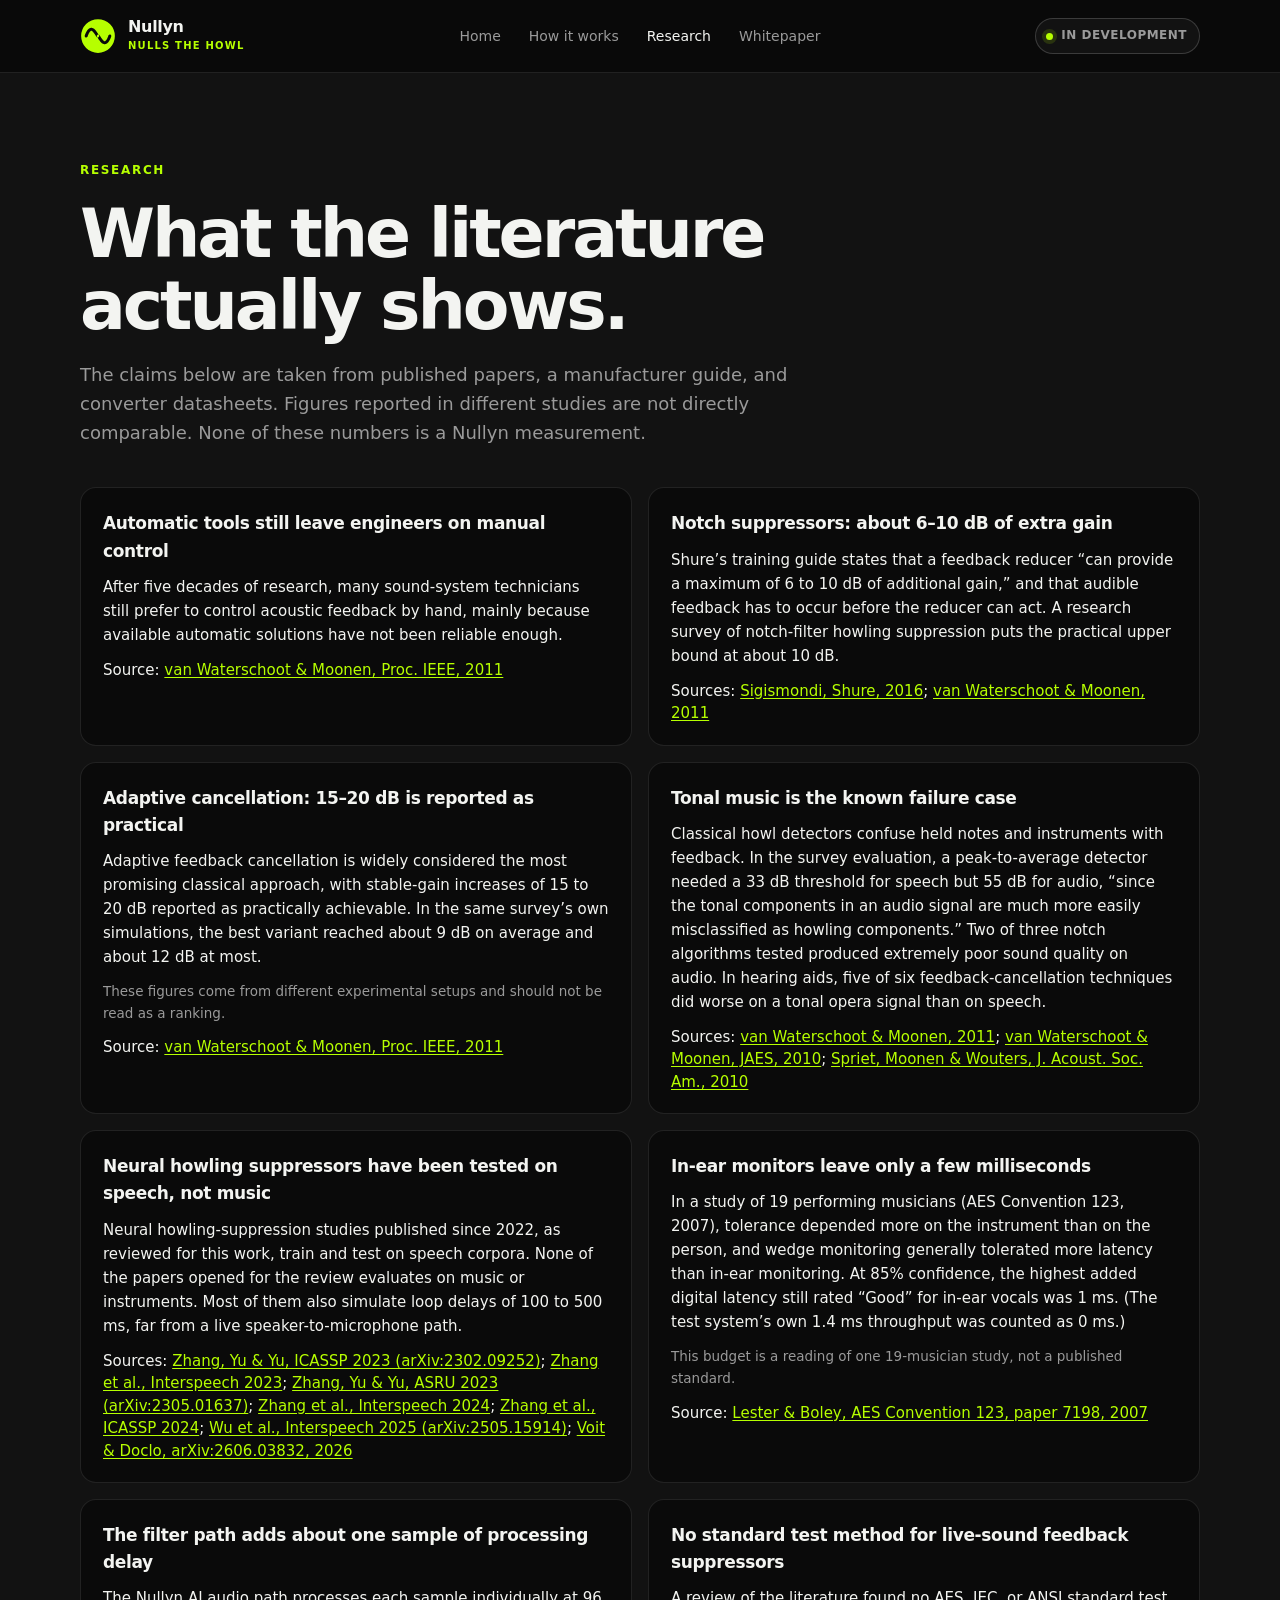
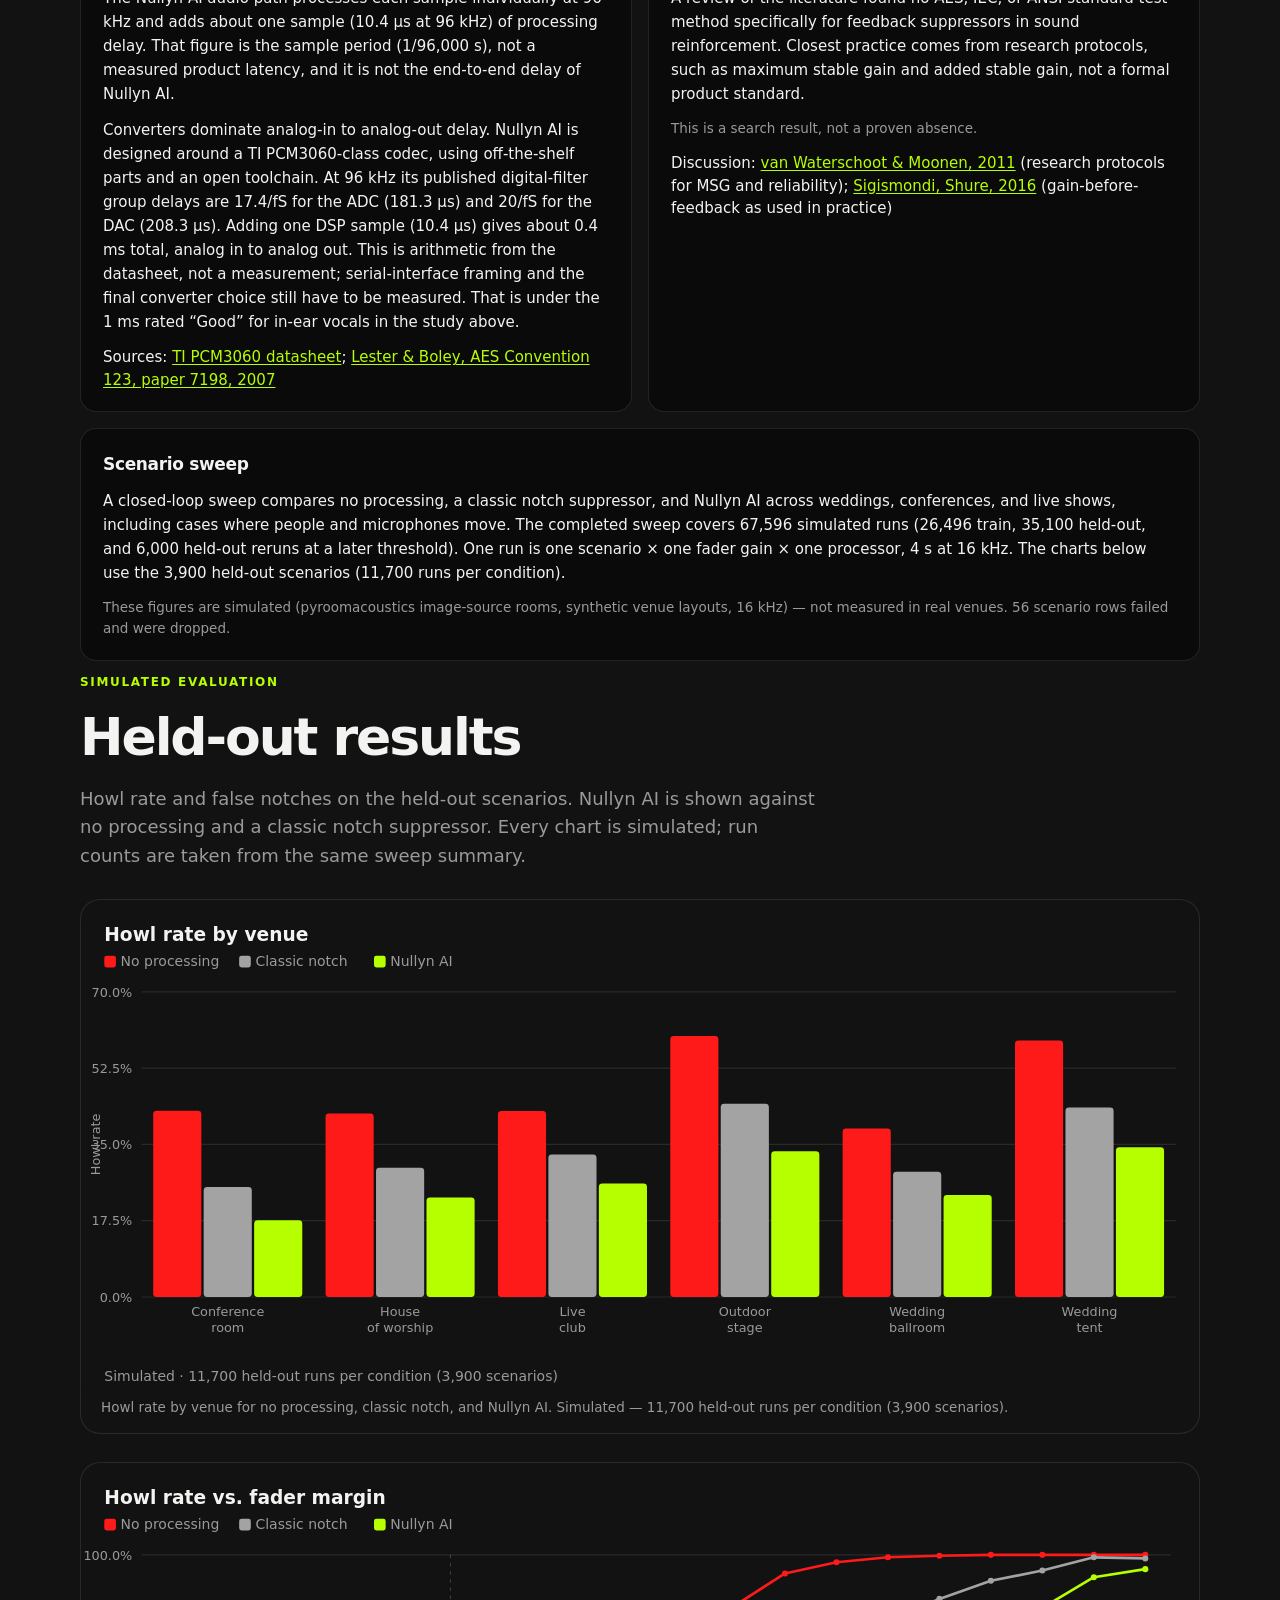
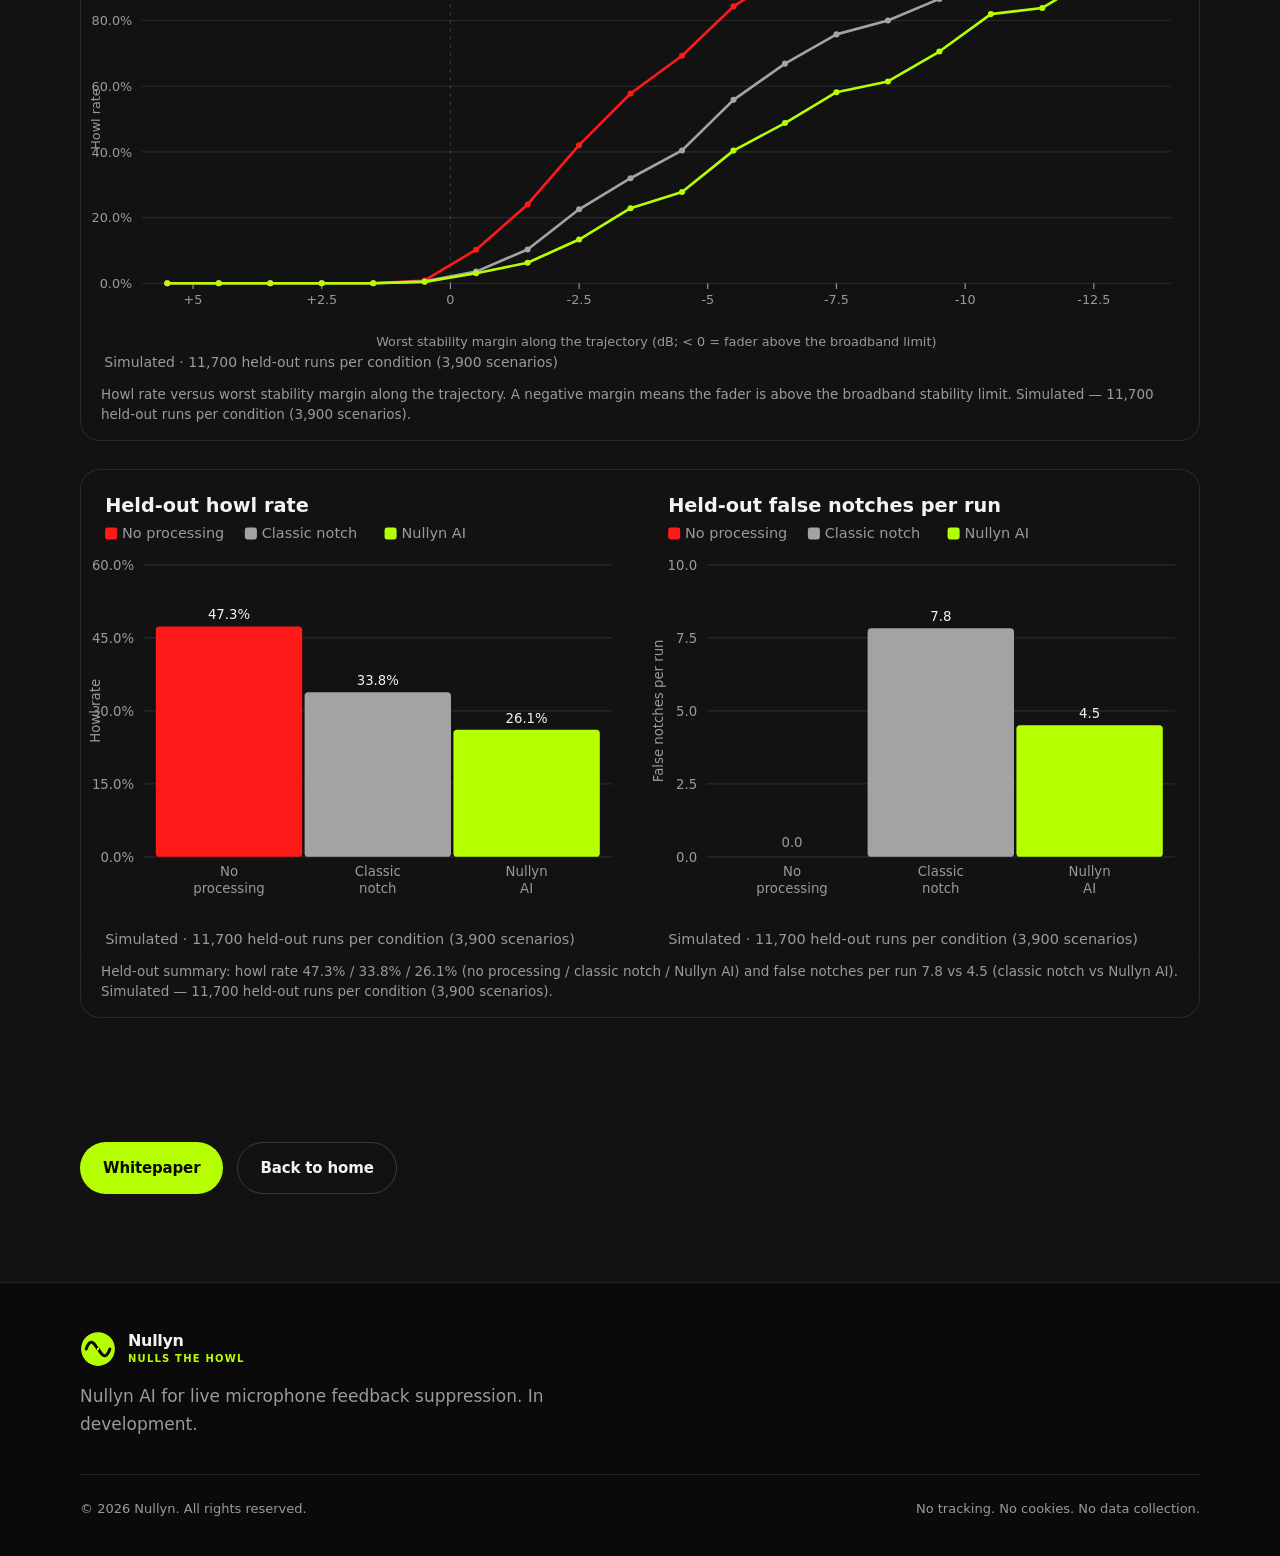
==== research/index.html @ 8e5af6ae "Shift the neon accent a little greener Replace #CCFF00 with #B6FF00 and dim #8FBF00 with #7FBF00 so " ====
<!DOCTYPE html>
<html lang="en">
<head>
  <meta charset="utf-8">
  <meta name="viewport" content="width=device-width, initial-scale=1">
  <title>Research — Nullyn</title>
  <meta name="description" content="Cited findings behind Nullyn: notch-filter limits, tonal music as a failure case, in-ear latency, and the Nullyn AI signal path.">
  <link rel="canonical" href="https://nullyn.ai/research/">
  <link rel="icon" href="/media/favicon.svg" type="image/svg+xml">
  <link rel="icon" href="/media/favicon-32.png" type="image/png" sizes="32x32">
  <link rel="icon" href="/media/favicon-16.png" type="image/png" sizes="16x16">
  <link rel="apple-touch-icon" href="/media/apple-touch-icon.png">
  <meta property="og:type" content="website">
  <meta property="og:title" content="Research — Nullyn">
  <meta property="og:description" content="Cited findings behind Nullyn: notch-filter limits, tonal music as a failure case, in-ear latency, and the Nullyn AI signal path.">
  <meta property="og:url" content="https://nullyn.ai/research/">
  <meta property="og:image" content="https://nullyn.ai/media/og-image.png">
  <meta property="og:image:width" content="1200">
  <meta property="og:image:height" content="630">
  <meta name="twitter:card" content="summary_large_image">
  <meta name="twitter:title" content="Research — Nullyn">
  <meta name="twitter:description" content="Cited findings behind Nullyn: notch-filter limits, tonal music as a failure case, in-ear latency, and the Nullyn AI signal path.">
  <meta name="twitter:image" content="https://nullyn.ai/media/og-image.png">
  <link rel="stylesheet" href="/palette.css">
  <link rel="stylesheet" href="/site.css">
</head>
<body>
  <header class="nav">
    <div class="wrap nav-inner">
      <a class="brand" href="/">
        <svg class="mark" viewBox="0 0 64 64" aria-hidden="true">
          <g fill="#B6FF00" fill-rule="evenodd">
            <path d="M 2.000 32.000 A 30.000 30.000 0 1 1 62.000 32.000 A 30.000 30.000 0 1 1 2.000 32.000 Z M 13.515 32.834 L 14.215 30.719 L 14.878 29.166 L 15.555 27.768 L 16.222 26.543 L 16.872 25.490 L 17.495 24.613 L 18.080 23.911 L 18.612 23.384 L 19.075 23.022 L 19.453 22.804 L 19.747 22.694 L 19.985 22.653 L 20.218 22.659 L 20.499 22.719 L 20.858 22.858 L 21.300 23.104 L 21.812 23.469 L 22.381 23.957 L 22.991 24.562 L 23.632 25.275 L 24.296 26.084 L 24.977 26.977 L 25.671 27.943 L 26.376 28.968 L 27.089 30.041 L 27.809 31.150 L 28.536 32.283 L 29.267 33.427 L 29.983 34.173 L 30.930 34.588 L 31.964 34.609 L 32.927 34.233 L 33.673 33.517 L 34.088 32.570 L 34.109 31.536 L 33.733 30.573 L 33.733 30.573 L 33.000 29.425 L 32.262 28.275 L 31.518 27.130 L 30.767 26.000 L 30.007 24.895 L 29.237 23.824 L 28.454 22.797 L 27.654 21.822 L 26.830 20.908 L 25.976 20.063 L 25.080 19.297 L 24.129 18.622 L 23.106 18.059 L 22.001 17.636 L 20.818 17.393 L 19.586 17.368 L 18.360 17.579 L 17.190 18.011 L 16.104 18.633 L 15.102 19.413 L 14.170 20.333 L 13.291 21.385 L 12.450 22.569 L 11.635 23.888 L 10.838 25.351 L 10.050 26.980 L 9.249 28.867 L 8.485 31.166 L 8.357 32.192 L 8.631 33.188 L 9.267 34.004 L 10.166 34.515 L 11.192 34.643 L 12.188 34.369 L 13.004 33.733 L 13.515 32.834 Z M 50.485 31.166 L 49.785 33.281 L 49.122 34.834 L 48.445 36.232 L 47.778 37.457 L 47.128 38.510 L 46.505 39.387 L 45.920 40.089 L 45.388 40.616 L 44.925 40.978 L 44.547 41.196 L 44.253 41.306 L 44.015 41.347 L 43.782 41.341 L 43.501 41.281 L 43.142 41.142 L 42.700 40.896 L 42.188 40.531 L 41.619 40.043 L 41.009 39.438 L 40.368 38.725 L 39.704 37.916 L 39.023 37.023 L 38.329 36.057 L 37.624 35.032 L 36.911 33.959 L 36.191 32.850 L 35.464 31.717 L 34.733 30.573 L 34.017 29.827 L 33.070 29.412 L 32.036 29.391 L 31.073 29.767 L 30.327 30.483 L 29.912 31.430 L 29.891 32.464 L 30.267 33.427 L 30.267 33.427 L 31.000 34.575 L 31.738 35.725 L 32.482 36.870 L 33.233 38.000 L 33.993 39.105 L 34.763 40.176 L 35.546 41.203 L 36.346 42.178 L 37.170 43.092 L 38.024 43.937 L 38.920 44.703 L 39.871 45.378 L 40.894 45.941 L 41.999 46.364 L 43.182 46.607 L 44.414 46.632 L 45.640 46.421 L 46.810 45.989 L 47.896 45.367 L 48.898 44.587 L 49.830 43.667 L 50.709 42.615 L 51.550 41.431 L 52.365 40.112 L 53.162 38.649 L 53.950 37.020 L 54.751 35.133 L 55.515 32.834 L 55.643 31.808 L 55.369 30.812 L 54.733 29.996 L 53.834 29.485 L 52.808 29.357 L 51.812 29.631 L 50.996 30.267 L 50.485 31.166 Z"/>
          </g>
        </svg>
        <span class="brand-text">
          <span class="brand-name">Nullyn</span>
          <span class="brand-tag">Nulls the howl</span>
        </span>
      </a>
      <button class="menu-toggle" type="button" aria-expanded="false" aria-controls="site-nav" aria-label="Open menu">
        <span class="bars" aria-hidden="true"></span>
      </button>
      <nav class="links" id="site-nav" aria-label="Primary">
        <a href="/">Home</a>
        <a href="/#how">How it works</a>
        <a href="/research/" aria-current="page">Research</a>
        <a href="/whitepaper/">Whitepaper</a>
      </nav>
      <span class="status-pill"><i></i> In development</span>
    </div>
  </header>
  <main>
    <section class="alt" id="research">
      <div class="wrap">
        <p class="kicker">Research</p>
        <h1 class="page-title">What the literature actually shows.</h1>
        <p class="section-intro">The claims below are taken from published papers, a manufacturer guide, and converter datasheets. Figures reported in different studies are not directly comparable. None of these numbers is a Nullyn measurement.</p>
        <div class="claims">
          <article class="claim" id="manual">
            <h3>Automatic tools still leave engineers on manual control</h3>
            <p>After five decades of research, many sound-system technicians still prefer to control acoustic feedback by hand, mainly because available automatic solutions have not been reliable enough.</p>
            <p class="srcs">Source: <a href="https://doi.org/10.1109/JPROC.2010.2090998" rel="noopener noreferrer">van Waterschoot &amp; Moonen, Proc. IEEE, 2011</a></p>
          </article>
          <article class="claim" id="notch">
            <h3>Notch suppressors: about 6–10 dB of extra gain</h3>
            <p>Shure’s training guide states that a feedback reducer “can provide a maximum of 6 to 10 dB of additional gain,” and that audible feedback has to occur before the reducer can act. A research survey of notch-filter howling suppression puts the practical upper bound at about 10 dB.</p>
            <p class="srcs">Sources: <a href="https://content-files.shure.com/Pubs/asp-selection-and-operation-of-audio-signal-processors/us_pro_audiosignalprocessor_ea.pdf" rel="noopener noreferrer">Sigismondi, Shure, 2016</a>; <a href="https://doi.org/10.1109/JPROC.2010.2090998" rel="noopener noreferrer">van Waterschoot &amp; Moonen, 2011</a></p>
          </article>
          <article class="claim" id="afc">
            <h3>Adaptive cancellation: 15–20 dB is reported as practical</h3>
            <p>Adaptive feedback cancellation is widely considered the most promising classical approach, with stable-gain increases of 15 to 20 dB reported as practically achievable. In the same survey’s own simulations, the best variant reached about 9 dB on average and about 12 dB at most.</p>
            <p class="caveat">These figures come from different experimental setups and should not be read as a ranking.</p>
            <p class="srcs">Source: <a href="https://doi.org/10.1109/JPROC.2010.2090998" rel="noopener noreferrer">van Waterschoot &amp; Moonen, Proc. IEEE, 2011</a></p>
          </article>
          <article class="claim" id="tonal">
            <h3>Tonal music is the known failure case</h3>
            <p>Classical howl detectors confuse held notes and instruments with feedback. In the survey evaluation, a peak-to-average detector needed a 33 dB threshold for speech but 55 dB for audio, “since the tonal components in an audio signal are much more easily misclassified as howling components.” Two of three notch algorithms tested produced extremely poor sound quality on audio. In hearing aids, five of six feedback-cancellation techniques did worse on a tonal opera signal than on speech.</p>
            <p class="srcs">Sources: <a href="https://doi.org/10.1109/JPROC.2010.2090998" rel="noopener noreferrer">van Waterschoot &amp; Moonen, 2011</a>; <a href="https://ftp.esat.kuleuven.be/pub/stadius/vanwaterschoot/abstracts/09-207.html" rel="noopener noreferrer">van Waterschoot &amp; Moonen, JAES, 2010</a>; <a href="https://doi.org/10.1121/1.3458850" rel="noopener noreferrer">Spriet, Moonen &amp; Wouters, J. Acoust. Soc. Am., 2010</a></p>
          </article>
          <article class="claim" id="neural">
            <h3>Neural howling suppressors have been tested on speech, not music</h3>
            <p>Neural howling-suppression studies published since 2022, as reviewed for this work, train and test on speech corpora. None of the papers opened for the review evaluates on music or instruments. Most of them also simulate loop delays of 100 to 500 ms, far from a live speaker-to-microphone path.</p>
            <p class="srcs">Sources: <a href="https://arxiv.org/abs/2302.09252" rel="noopener noreferrer">Zhang, Yu &amp; Yu, ICASSP 2023 (arXiv:2302.09252)</a>; <a href="https://doi.org/10.21437/Interspeech.2023-984" rel="noopener noreferrer">Zhang et al., Interspeech 2023</a>; <a href="https://arxiv.org/abs/2305.01637" rel="noopener noreferrer">Zhang, Yu &amp; Yu, ASRU 2023 (arXiv:2305.01637)</a>; <a href="https://doi.org/10.21437/Interspeech.2024-166" rel="noopener noreferrer">Zhang et al., Interspeech 2024</a>; <a href="https://doi.org/10.1109/ICASSP48485.2024.10447839" rel="noopener noreferrer">Zhang et al., ICASSP 2024</a>; <a href="https://arxiv.org/abs/2505.15914" rel="noopener noreferrer">Wu et al., Interspeech 2025 (arXiv:2505.15914)</a>; <a href="https://arxiv.org/abs/2606.03832" rel="noopener noreferrer">Voit &amp; Doclo, arXiv:2606.03832, 2026</a></p>
          </article>
          <article class="claim" id="iem">
            <h3>In-ear monitors leave only a few milliseconds</h3>
            <p>In a study of 19 performing musicians (AES Convention 123, 2007), tolerance depended more on the instrument than on the person, and wedge monitoring generally tolerated more latency than in-ear monitoring. At 85% confidence, the highest added digital latency still rated “Good” for in-ear vocals was 1 ms. (The test system’s own 1.4 ms throughput was counted as 0 ms.)</p>
            <p class="caveat">This budget is a reading of one 19-musician study, not a published standard.</p>
            <p class="srcs">Source: <a href="https://aes.org/publications/elibrary/elibrary-page/?id=14256" rel="noopener noreferrer">Lester &amp; Boley, AES Convention 123, paper 7198, 2007</a></p>
          </article>
          <article class="claim" id="latency">
            <h3>The filter path adds about one sample of processing delay</h3>
            <p>The Nullyn AI audio path processes each sample individually at 96 kHz and adds about one sample (10.4 µs at 96 kHz) of processing delay. That figure is the sample period (1/96,000 s), not a measured product latency, and it is not the end-to-end delay of Nullyn AI.</p>
            <p>Converters dominate analog-in to analog-out delay. Nullyn AI is designed around a TI PCM3060-class codec, using off-the-shelf parts and an open toolchain. At 96 kHz its published digital-filter group delays are 17.4/fS for the ADC (181.3 µs) and 20/fS for the DAC (208.3 µs). Adding one DSP sample (10.4 µs) gives about 0.4 ms total, analog in to analog out. This is arithmetic from the datasheet, not a measurement; serial-interface framing and the final converter choice still have to be measured. That is under the 1 ms rated “Good” for in-ear vocals in the study above.</p>
            <p class="srcs">Sources: <a href="https://www.ti.com/lit/ds/symlink/pcm3060.pdf" rel="noopener noreferrer">TI PCM3060 datasheet</a>; <a href="https://aes.org/publications/elibrary/elibrary-page/?id=14256" rel="noopener noreferrer">Lester &amp; Boley, AES Convention 123, paper 7198, 2007</a></p>
          </article>
          <article class="claim" id="standards">
            <h3>No standard test method for live-sound feedback suppressors</h3>
            <p>A review of the literature found no AES, IEC, or ANSI standard test method specifically for feedback suppressors in sound reinforcement. Closest practice comes from research protocols, such as maximum stable gain and added stable gain, not a formal product standard.</p>
            <p class="caveat">This is a search result, not a proven absence.</p>
            <p class="srcs">Discussion: <a href="https://doi.org/10.1109/JPROC.2010.2090998" rel="noopener noreferrer">van Waterschoot &amp; Moonen, 2011</a> (research protocols for MSG and reliability); <a href="https://content-files.shure.com/Pubs/asp-selection-and-operation-of-audio-signal-processors/us_pro_audiosignalprocessor_ea.pdf" rel="noopener noreferrer">Sigismondi, Shure, 2016</a> (gain-before-feedback as used in practice)</p>
          </article>
          <article class="claim" id="sweep" style="grid-column:1/-1;">
            <h3>Scenario sweep</h3>
            <p>A closed-loop sweep compares no processing, a classic notch suppressor, and Nullyn AI across weddings, conferences, and live shows, including cases where people and microphones move. The completed sweep covers 67,596 simulated runs (26,496 train, 35,100 held-out, and 6,000 held-out reruns at a later threshold). One run is one scenario × one fader gain × one processor, 4 s at 16 kHz. The charts below use the 3,900 held-out scenarios (11,700 runs per condition).</p>
            <p class="caveat">These figures are simulated (pyroomacoustics image-source rooms, synthetic venue layouts, 16 kHz) — not measured in real venues. 56 scenario rows failed and were dropped.</p>
          </article>
        </div>

        <section class="sim-eval" id="simulation">
          <p class="kicker">Simulated evaluation</p>
          <h2>Held-out results</h2>
          <p class="section-intro">Howl rate and false notches on the held-out scenarios. Nullyn AI is shown against no processing and a classic notch suppressor. Every chart is simulated; run counts are taken from the same sweep summary.</p>
          <div class="sim-figures">
            <figure class="sim-figure">
              <div class="chart-host" id="chart-howl-by-venue" data-src="/media/research-data.json"></div>
              <figcaption>Howl rate by venue for no processing, classic notch, and Nullyn AI. Simulated — 11,700 held-out runs per condition (3,900 scenarios).</figcaption>
            </figure>
            <figure class="sim-figure">
              <div class="chart-host" id="chart-howl-vs-margin" data-src="/media/research-data.json"></div>
              <figcaption>Howl rate versus worst stability margin along the trajectory. A negative margin means the fader is above the broadband stability limit. Simulated — 11,700 held-out runs per condition (3,900 scenarios).</figcaption>
            </figure>
            <figure class="sim-figure">
              <div class="chart-host" id="chart-heldout-summary" data-src="/media/research-data.json"></div>
              <figcaption>Held-out summary: howl rate 47.3% / 33.8% / 26.1% (no processing / classic notch / Nullyn AI) and false notches per run 7.8 vs 4.5 (classic notch vs Nullyn AI). Simulated — 11,700 held-out runs per condition (3,900 scenarios).</figcaption>
            </figure>
          </div>
        </section>

        <div class="page-actions">
          <a class="btn btn-primary" href="/whitepaper/">Whitepaper</a>
          <a class="btn btn-ghost" href="/">Back to home</a>
        </div>
      </div>
    </section>
  </main>
  <footer>
    <div class="wrap">
      <div class="foot">
        <div>
          <div class="brand" style="margin-bottom:16px;">
            <svg class="mark" viewBox="0 0 64 64" aria-hidden="true">
          <g fill="#B6FF00" fill-rule="evenodd">
            <path d="M 2.000 32.000 A 30.000 30.000 0 1 1 62.000 32.000 A 30.000 30.000 0 1 1 2.000 32.000 Z M 13.515 32.834 L 14.215 30.719 L 14.878 29.166 L 15.555 27.768 L 16.222 26.543 L 16.872 25.490 L 17.495 24.613 L 18.080 23.911 L 18.612 23.384 L 19.075 23.022 L 19.453 22.804 L 19.747 22.694 L 19.985 22.653 L 20.218 22.659 L 20.499 22.719 L 20.858 22.858 L 21.300 23.104 L 21.812 23.469 L 22.381 23.957 L 22.991 24.562 L 23.632 25.275 L 24.296 26.084 L 24.977 26.977 L 25.671 27.943 L 26.376 28.968 L 27.089 30.041 L 27.809 31.150 L 28.536 32.283 L 29.267 33.427 L 29.983 34.173 L 30.930 34.588 L 31.964 34.609 L 32.927 34.233 L 33.673 33.517 L 34.088 32.570 L 34.109 31.536 L 33.733 30.573 L 33.733 30.573 L 33.000 29.425 L 32.262 28.275 L 31.518 27.130 L 30.767 26.000 L 30.007 24.895 L 29.237 23.824 L 28.454 22.797 L 27.654 21.822 L 26.830 20.908 L 25.976 20.063 L 25.080 19.297 L 24.129 18.622 L 23.106 18.059 L 22.001 17.636 L 20.818 17.393 L 19.586 17.368 L 18.360 17.579 L 17.190 18.011 L 16.104 18.633 L 15.102 19.413 L 14.170 20.333 L 13.291 21.385 L 12.450 22.569 L 11.635 23.888 L 10.838 25.351 L 10.050 26.980 L 9.249 28.867 L 8.485 31.166 L 8.357 32.192 L 8.631 33.188 L 9.267 34.004 L 10.166 34.515 L 11.192 34.643 L 12.188 34.369 L 13.004 33.733 L 13.515 32.834 Z M 50.485 31.166 L 49.785 33.281 L 49.122 34.834 L 48.445 36.232 L 47.778 37.457 L 47.128 38.510 L 46.505 39.387 L 45.920 40.089 L 45.388 40.616 L 44.925 40.978 L 44.547 41.196 L 44.253 41.306 L 44.015 41.347 L 43.782 41.341 L 43.501 41.281 L 43.142 41.142 L 42.700 40.896 L 42.188 40.531 L 41.619 40.043 L 41.009 39.438 L 40.368 38.725 L 39.704 37.916 L 39.023 37.023 L 38.329 36.057 L 37.624 35.032 L 36.911 33.959 L 36.191 32.850 L 35.464 31.717 L 34.733 30.573 L 34.017 29.827 L 33.070 29.412 L 32.036 29.391 L 31.073 29.767 L 30.327 30.483 L 29.912 31.430 L 29.891 32.464 L 30.267 33.427 L 30.267 33.427 L 31.000 34.575 L 31.738 35.725 L 32.482 36.870 L 33.233 38.000 L 33.993 39.105 L 34.763 40.176 L 35.546 41.203 L 36.346 42.178 L 37.170 43.092 L 38.024 43.937 L 38.920 44.703 L 39.871 45.378 L 40.894 45.941 L 41.999 46.364 L 43.182 46.607 L 44.414 46.632 L 45.640 46.421 L 46.810 45.989 L 47.896 45.367 L 48.898 44.587 L 49.830 43.667 L 50.709 42.615 L 51.550 41.431 L 52.365 40.112 L 53.162 38.649 L 53.950 37.020 L 54.751 35.133 L 55.515 32.834 L 55.643 31.808 L 55.369 30.812 L 54.733 29.996 L 53.834 29.485 L 52.808 29.357 L 51.812 29.631 L 50.996 30.267 L 50.485 31.166 Z"/>
          </g>
        </svg>
            <span class="brand-text">
              <span class="brand-name">Nullyn</span>
              <span class="brand-tag">Nulls the howl</span>
            </span>
          </div>
          <p>Nullyn AI for live microphone feedback suppression. In development.</p>
        </div>
      </div>
      <div class="legal">
        <span>© 2026 Nullyn. All rights reserved.</span>
        <span>No tracking. No cookies. No data collection.</span>
      </div>
    </div>
  </footer>
  <script src="/site.js" defer></script>
  <script src="/media/research-charts.js" defer></script>
</body>
</html>
---- palette.css ----
/* Nullyn palette — black, neon yellow-green, and super red
 *
 * Primary is #B6FF00, a greener neon yellow-green that pops
 * on #0A0A0A at 16.3:1 (AAA). Dark button text on
 * primary is also AAA. Neon on white is ~1.3:1 — do not use it on light
 * backgrounds; invert to --bg on --text instead. Howl is #FF1A1A.
 */
:root {
  --bg: #0A0A0A;
  --surface: #121212;
  --surface-elev: #1C1C1C;
  --text: #F3F4F1;
  --muted: #9A9A9A;
  --primary: #B6FF00;
  --primary-dim: #7FBF00;
  --howl: #FF1A1A;
  --line: rgba(243, 244, 241, 0.10);
  --line-strong: rgba(243, 244, 241, 0.18);
  --primary-glow: rgba(182, 255, 0, 0.28);
  --howl-glow: rgba(255, 26, 26, 0.28);
  --button-text: #0A0A0A;
}
---- site.css ----
/* Shared chrome and inner-page styles. Homepage keeps its own hero/explainer CSS. */
* { box-sizing: border-box; margin: 0; padding: 0; }
html { scroll-behavior: smooth; color-scheme: dark; }
body {
  font-family: "Segoe UI", ui-sans-serif, system-ui, -apple-system, "Helvetica Neue", Helvetica, Arial, sans-serif;
  background: var(--bg);
  color: var(--text);
  line-height: 1.6;
  font-size: 17px;
  -webkit-font-smoothing: antialiased;
  text-rendering: optimizeLegibility;
}
a { color: inherit; }
img, svg { display: block; max-width: 100%; }

.wrap {
  width: min(1120px, calc(100% - 48px));
  margin-inline: auto;
}

header.nav {
  position: sticky;
  top: 0;
  z-index: 20;
  backdrop-filter: blur(16px);
  background: rgba(10, 10, 10, 0.86);
  border-bottom: 1px solid var(--line);
}
.nav-inner {
  display: flex;
  align-items: center;
  justify-content: space-between;
  min-height: 72px;
  gap: 24px;
}
.brand {
  display: flex;
  align-items: center;
  gap: 12px;
  text-decoration: none;
}
.mark { width: 36px; height: 36px; flex: none; }
.brand-text { display: flex; flex-direction: column; gap: 1px; }
.brand-name {
  font-weight: 650;
  letter-spacing: -0.02em;
  font-size: 16px;
  line-height: 1.15;
}
.brand-tag {
  font-size: 10px;
  letter-spacing: 0.12em;
  text-transform: uppercase;
  color: var(--primary);
  font-weight: 600;
}
nav.links {
  display: flex;
  align-items: center;
  gap: 28px;
  font-size: 14px;
  color: var(--muted);
}
nav.links a { text-decoration: none; }
nav.links a:hover,
nav.links a[aria-current="page"] { color: var(--text); }
.status-pill {
  display: inline-flex;
  align-items: center;
  gap: 8px;
  border: 1px solid var(--line-strong);
  background: var(--surface);
  color: var(--muted);
  border-radius: 999px;
  padding: 7px 12px 7px 10px;
  font-size: 12px;
  letter-spacing: 0.04em;
  text-transform: uppercase;
  font-weight: 600;
  flex: none;
}
.status-pill i {
  width: 7px;
  height: 7px;
  border-radius: 50%;
  background: var(--primary);
  box-shadow: 0 0 0 4px rgba(182, 255, 0, 0.14);
}

.btn {
  display: inline-flex;
  align-items: center;
  justify-content: center;
  gap: 8px;
  text-decoration: none;
  border-radius: 999px;
  padding: 13px 22px;
  font-size: 15px;
  font-weight: 650;
  letter-spacing: -0.01em;
  border: 1px solid transparent;
  transition: filter 0.15s ease, border-color 0.15s ease, color 0.15s ease;
}
.btn-primary {
  background: var(--primary);
  color: var(--button-text);
}
.btn-primary:hover { filter: brightness(1.06); }
.btn-ghost {
  background: transparent;
  color: var(--text);
  border-color: var(--line-strong);
}
.btn-ghost:hover { border-color: var(--primary); color: var(--primary); }

section { padding: 88px 0; scroll-margin-top: 88px; }
section.alt { background: var(--surface); }
.kicker {
  color: var(--primary);
  font-size: 12px;
  font-weight: 650;
  letter-spacing: 0.14em;
  text-transform: uppercase;
  margin-bottom: 18px;
}
h1, h2, h3 { font-weight: 650; }
h2 {
  font-size: clamp(32px, 4.4vw, 52px);
  line-height: 1.05;
  letter-spacing: -0.04em;
}
.section-intro {
  margin-top: 20px;
  max-width: 62ch;
  color: var(--muted);
  font-size: 18px;
}

/* Homepage research-backed tiles */
.backed h2 {
  font-size: clamp(40px, 6vw, 72px);
  line-height: 0.98;
  letter-spacing: -0.045em;
  max-width: 14ch;
}
.stats {
  display: grid;
  grid-template-columns: 1fr 1fr;
  gap: 18px;
  margin-top: 48px;
}
.stat {
  background: var(--bg);
  border: 1px solid var(--line);
  border-radius: 20px;
  padding: 32px 28px 26px;
  display: flex;
  flex-direction: column;
  min-height: 250px;
}
.stat .figure {
  font-size: clamp(34px, 4.4vw, 56px);
  line-height: 0.95;
  letter-spacing: -0.045em;
  font-weight: 650;
  color: var(--primary);
  margin-bottom: 14px;
}
.stat h3 {
  font-size: 20px;
  letter-spacing: -0.03em;
  margin-bottom: 10px;
}
.stat p { color: var(--text); font-size: 16px; }
.stat .caveat {
  color: var(--muted);
  font-size: 13.5px;
  margin-top: 10px;
}
.stat .srcs {
  margin-top: auto;
  padding-top: 18px;
  font-size: 13px;
  color: var(--muted);
  line-height: 1.5;
}
.stat .srcs a {
  color: var(--primary);
  text-decoration: underline;
  text-underline-offset: 2px;
}
.stat.sweep {
  grid-column: 1 / -1;
  min-height: 0;
  background: var(--surface-elev);
  border-color: var(--line-strong);
}
.backed-actions {
  display: flex;
  flex-wrap: wrap;
  gap: 14px;
  margin-top: 36px;
}

/* Research claims */
.claims {
  display: grid;
  grid-template-columns: 1fr 1fr;
  gap: 16px;
  margin-top: 40px;
}
.claim {
  background: var(--bg);
  border: 1px solid var(--line);
  border-radius: 16px;
  padding: 22px 22px 20px;
  scroll-margin-top: 96px;
}
.claim h3 {
  font-size: 17px;
  letter-spacing: -0.02em;
  font-weight: 650;
  margin-bottom: 10px;
}
.claim p { color: var(--text); font-size: 15px; margin-bottom: 12px; }
.claim p:last-of-type { margin-bottom: 0; }
.claim .caveat { color: var(--muted); font-size: 13.5px; margin-top: 10px; }
.srcs {
  margin-top: 12px;
  font-size: 13px;
  color: var(--muted);
  line-height: 1.5;
}
.srcs a {
  color: var(--primary);
  text-decoration: underline;
  text-underline-offset: 2px;
}

/* Whitepaper page */
.page-lead { padding: 72px 0 24px; }
.page-lead h1 {
  font-size: clamp(40px, 6vw, 68px);
  line-height: 0.98;
  letter-spacing: -0.045em;
  font-weight: 650;
  max-width: 20ch;
}
.page-title {
  font-size: clamp(32px, 6vw, 68px);
  line-height: 1.05;
  letter-spacing: -0.045em;
  font-weight: 650;
  max-width: 16ch;
}
.status-line {
  display: inline-block;
  margin-top: 22px;
  color: var(--muted);
  font-size: 15px;
  border: 1px solid var(--line-strong);
  border-radius: 999px;
  padding: 8px 14px;
}
.paper-body { padding-top: 24px; padding-bottom: 96px; }
.paper-body h2 { margin-top: 8px; }
.paper-body .block {
  max-width: 72ch;
  margin-top: 28px;
}
.paper-body .block p { margin-top: 14px; color: var(--text); }
.paper-body .block ul,
.paper-body .block ol {
  margin: 16px 0 0 1.15em;
}
.paper-body .block li { margin: 8px 0; }
.toc {
  margin-top: 20px;
  columns: 1;
  max-width: 62ch;
}
.toc li { margin: 6px 0; color: var(--muted); }
.toc a { color: var(--text); text-decoration: none; }
.toc a:hover { color: var(--primary); }
.page-actions {
  display: flex;
  flex-wrap: wrap;
  gap: 14px;
  margin-top: 36px;
}

footer {
  padding: 48px 0 36px;
  border-top: 1px solid var(--line);
}
.foot {
  display: grid;
  grid-template-columns: 1fr 1fr;
  gap: 32px;
}
.foot p { max-width: 46ch; color: var(--muted); }
footer .legal {
  margin-top: 36px;
  padding-top: 24px;
  border-top: 1px solid var(--line);
  font-size: 13px;
  color: var(--muted);
  display: flex;
  justify-content: space-between;
  gap: 16px;
  flex-wrap: wrap;
}

/* Menu button — hidden on desktop */
.menu-toggle {
  display: none;
  width: 44px;
  height: 44px;
  margin-left: auto;
  flex: none;
  align-items: center;
  justify-content: center;
  background: transparent;
  border: 1px solid var(--line-strong);
  border-radius: 12px;
  color: var(--text);
  cursor: pointer;
  padding: 0;
}
.menu-toggle .bars,
.menu-toggle .bars::before,
.menu-toggle .bars::after {
  display: block;
  width: 18px;
  height: 2px;
  background: var(--text);
  border-radius: 1px;
  position: relative;
  transition: transform 0.15s ease, opacity 0.15s ease;
}
.menu-toggle .bars::before,
.menu-toggle .bars::after {
  content: "";
  position: absolute;
  left: 0;
}
.menu-toggle .bars::before { top: -6px; }
.menu-toggle .bars::after { top: 6px; }
header.nav.is-open .menu-toggle .bars { background: transparent; }
header.nav.is-open .menu-toggle .bars::before { top: 0; transform: rotate(45deg); }
header.nav.is-open .menu-toggle .bars::after { top: 0; transform: rotate(-45deg); }

html { overflow-x: hidden; }
.srcs, .srcs a, .claim, .stat, .paper-body, .section-intro, p, li, a {
  overflow-wrap: anywhere;
}
.table-scroll { overflow-x: auto; -webkit-overflow-scrolling: touch; max-width: 100%; }

#how { border-top: 1px solid var(--line); }

@media (max-width: 900px) {
  .foot, .claims, .stats { grid-template-columns: 1fr; }
  .stat.sweep { grid-column: auto; }
  section { padding: 56px 0; scroll-margin-top: 80px; }
  .page-lead { padding-top: 36px; padding-bottom: 12px; }
  .hero { padding: 36px 0 48px; }

  body header.nav {
    position: sticky;
    background: var(--bg);
    backdrop-filter: none;
    -webkit-backdrop-filter: none;
  }
  header.nav .nav-inner {
    flex-wrap: nowrap;
    gap: 12px;
    min-height: 64px;
    padding: 8px 0;
  }
  header.nav .brand { min-height: 44px; }
  header.nav .status-pill { display: none; }
  header.nav .menu-toggle { display: inline-flex; }
  header.nav nav.links {
    display: none;
    position: absolute;
    top: 100%;
    left: 0;
    right: 0;
    z-index: 21;
    flex-direction: column;
    align-items: stretch;
    gap: 0;
    padding: 8px 0 16px;
    background: var(--bg);
    border-bottom: 1px solid var(--line);
    box-shadow: 0 16px 32px rgba(0, 0, 0, 0.45);
  }
  header.nav.is-open nav.links { display: flex; }
  header.nav nav.links a {
    display: flex;
    align-items: center;
    min-height: 44px;
    padding: 10px 24px;
    font-size: 16px;
    color: var(--text);
  }

  h1, .page-lead h1, .backed h2, .page-title {
    font-size: clamp(32px, 9vw, 68px);
    line-height: 1.08;
    max-width: none;
    letter-spacing: -0.04em;
  }
  h2 { font-size: clamp(26px, 7vw, 44px); line-height: 1.12; }
  .section-intro { font-size: 16px; }
  .claim p, .stat p, .btn { font-size: 16px; }
  .btn {
    min-height: 44px;
    padding: 12px 20px;
  }
  .stat { min-height: 0; padding: 24px 20px 22px; }
  .srcs { font-size: 14px; line-height: 1.7; }
  .srcs a { padding: 2px 0; }
  .status-line {
    max-width: 100%;
    white-space: normal;
    line-height: 1.4;
    padding: 10px 14px;
  }
}
@media (max-width: 600px) {
  .wrap { width: min(1120px, calc(100% - 32px)); }
  h1, .page-lead h1, .backed h2, .page-title { max-width: none; }
}
@media (prefers-reduced-motion: reduce) {
  html { scroll-behavior: auto; }
  .menu-toggle .bars,
  .menu-toggle .bars::before,
  .menu-toggle .bars::after { transition: none; }
}


@media (max-width: 900px) {
  body.nav-open { overflow: hidden; }
}

/* Simulated evaluation charts */
.sim-eval { padding-top: 12px; }
.sim-eval .section-intro { max-width: 46rem; }
.sim-figures { display: grid; gap: 28px; margin-top: 28px; }
.sim-figure {
  margin: 0;
  padding: 8px 0 0;
  border: 1px solid var(--line);
  border-radius: 20px;
  background: var(--surface);
  overflow: hidden;
}
.sim-figure .chart-host { width: 100%; }
.sim-figure .chart-host svg { display: block; width: 100%; height: auto; }
.sim-figure figcaption {
  padding: 0 20px 16px;
  color: var(--muted);
  font-size: 13.5px;
  line-height: 1.5;
}
.sim-split { display: grid; grid-template-columns: 1fr 1fr; gap: 8px; }
.chart-host .chart-bar {
  transform-box: fill-box;
  transform-origin: center bottom;
  transform: scaleY(0.04);
  transition: transform 0.7s cubic-bezier(0.2, 0.8, 0.2, 1);
}
.chart-host.is-in .chart-bar { transform: scaleY(1); }
.chart-host .chart-line {
  stroke-dasharray: 1200;
  stroke-dashoffset: 1200;
  transition: stroke-dashoffset 1.1s ease;
}
.chart-host.is-in .chart-line { stroke-dashoffset: 0; }
@media (max-width: 800px) {
  .sim-split { grid-template-columns: 1fr; }
}
@media (prefers-reduced-motion: reduce) {
  .chart-host .chart-bar, .chart-host .chart-line { transition: none; }
  .chart-host .chart-bar { transform: scaleY(1); }
  .chart-host .chart-line { stroke-dashoffset: 0; }
}
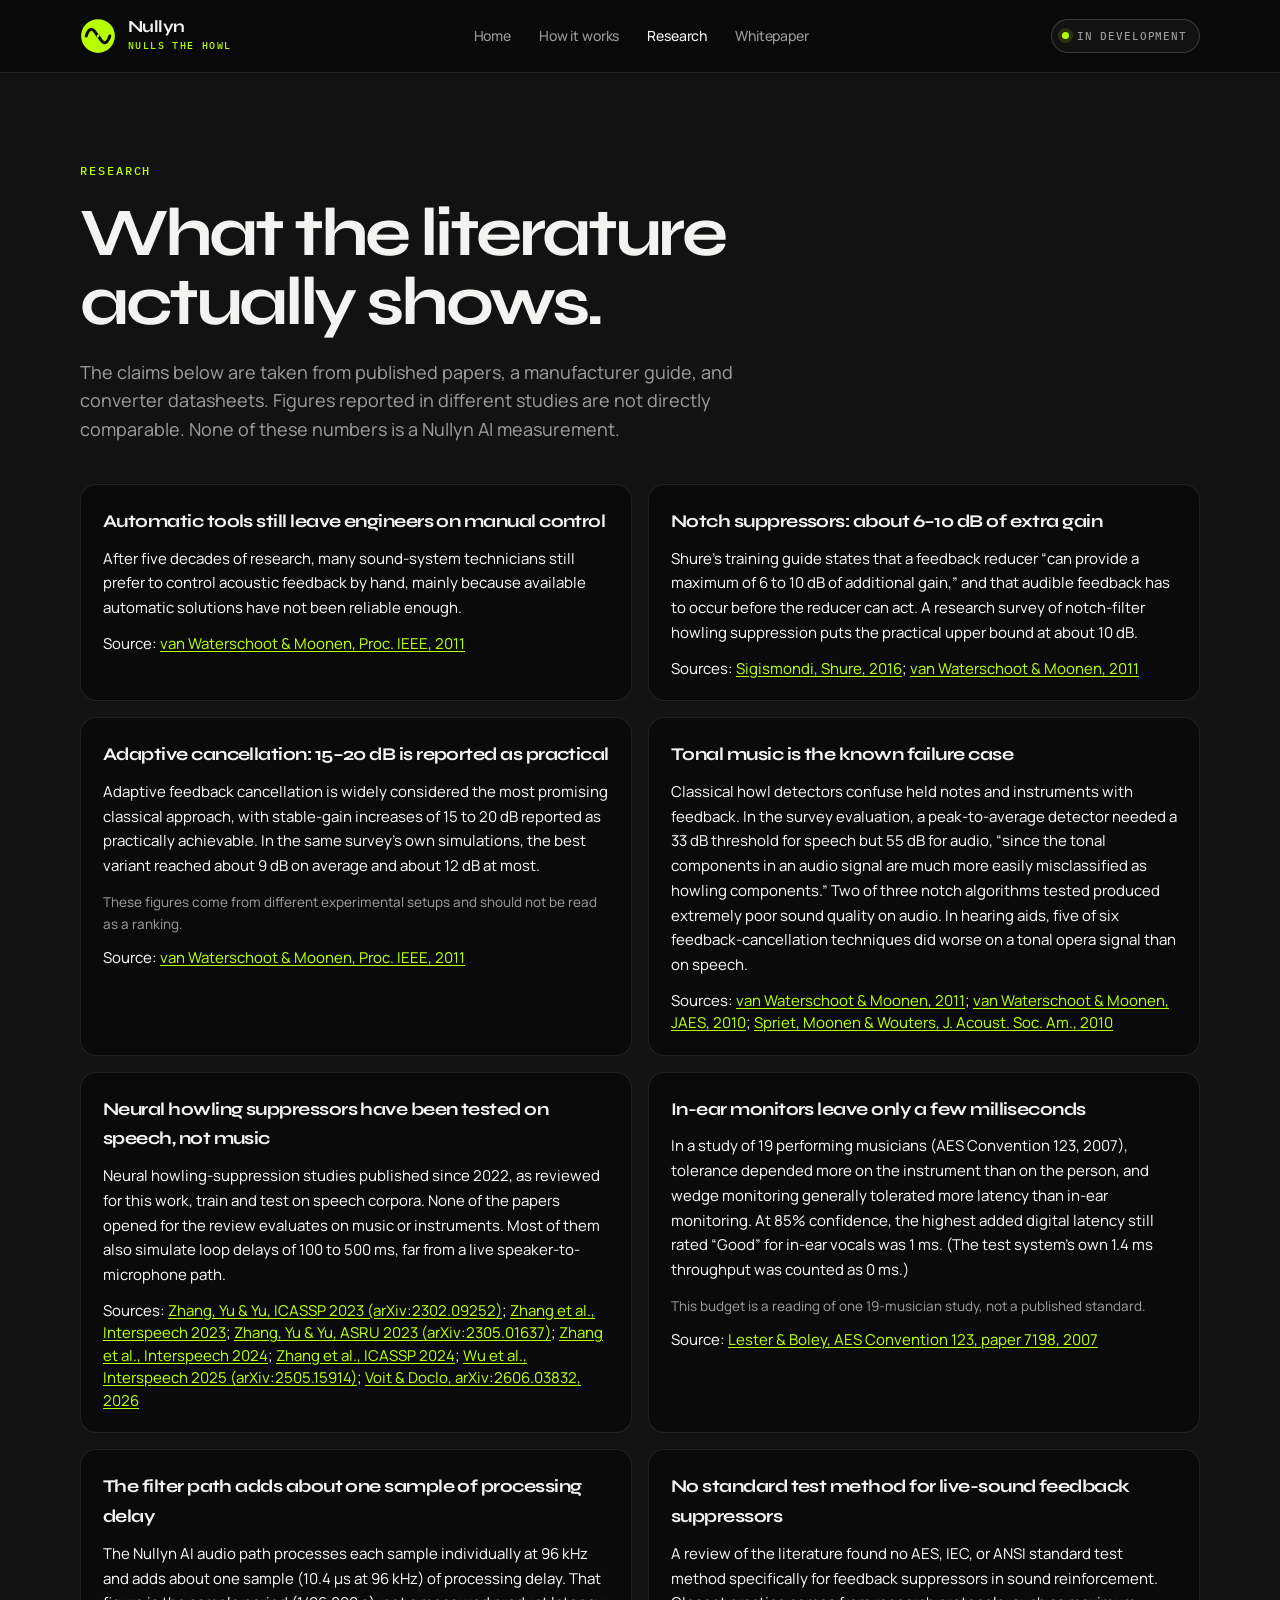
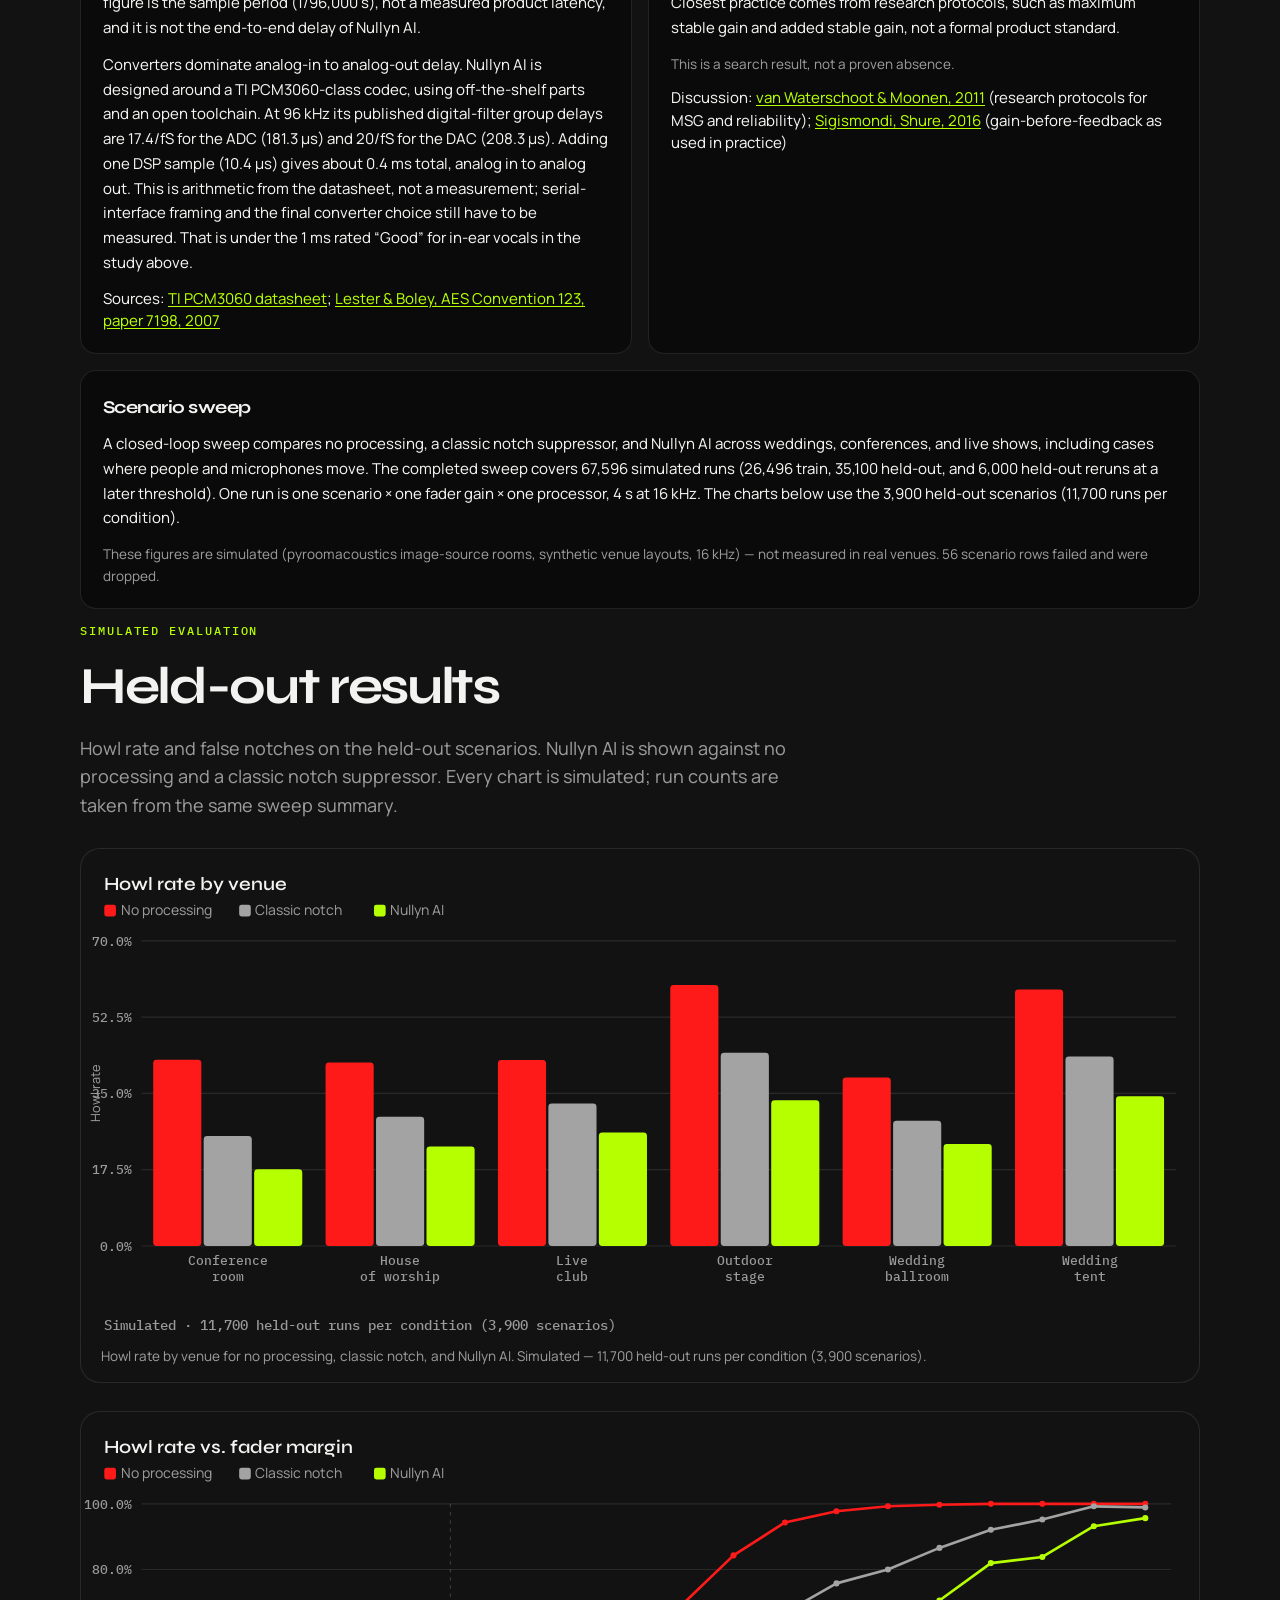
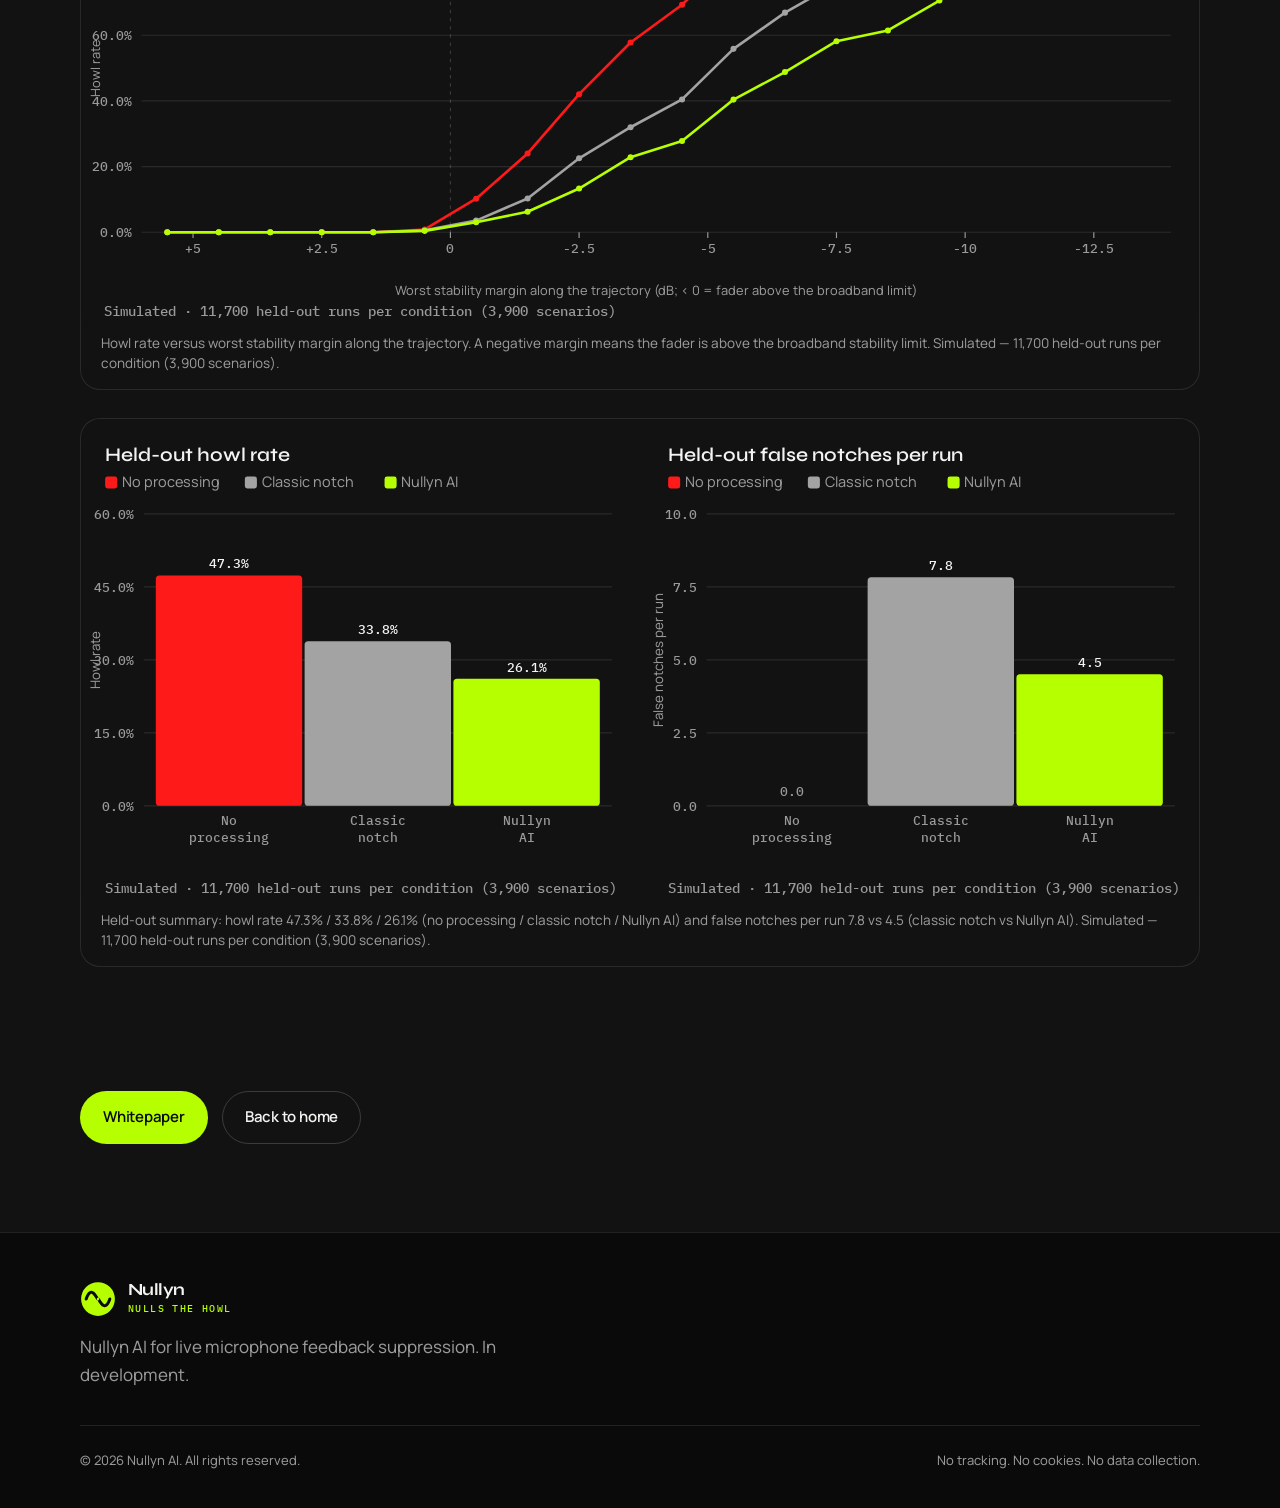
==== commit b5b9b1e4: "Use Nullyn AI naming, surgical notches, and a tighter homepage. Rename product mentions to Nullyn AI" ====
--- a/research/index.html
+++ b/research/index.html
@@ -3,24 +3,26 @@
 <head>
   <meta charset="utf-8">
   <meta name="viewport" content="width=device-width, initial-scale=1">
-  <title>Research — Nullyn</title>
-  <meta name="description" content="Cited findings behind Nullyn: notch-filter limits, tonal music as a failure case, in-ear latency, and the Nullyn AI signal path.">
+  <title>Research — Nullyn AI</title>
+  <meta name="description" content="Cited findings behind Nullyn AI: notch-filter limits, tonal music as a failure case, in-ear latency, and the Nullyn AI signal path.">
   <link rel="canonical" href="https://nullyn.ai/research/">
   <link rel="icon" href="/media/favicon.svg" type="image/svg+xml">
   <link rel="icon" href="/media/favicon-32.png" type="image/png" sizes="32x32">
   <link rel="icon" href="/media/favicon-16.png" type="image/png" sizes="16x16">
   <link rel="apple-touch-icon" href="/media/apple-touch-icon.png">
   <meta property="og:type" content="website">
-  <meta property="og:title" content="Research — Nullyn">
-  <meta property="og:description" content="Cited findings behind Nullyn: notch-filter limits, tonal music as a failure case, in-ear latency, and the Nullyn AI signal path.">
+  <meta property="og:title" content="Research — Nullyn AI">
+  <meta property="og:description" content="Cited findings behind Nullyn AI: notch-filter limits, tonal music as a failure case, in-ear latency, and the Nullyn AI signal path.">
   <meta property="og:url" content="https://nullyn.ai/research/">
   <meta property="og:image" content="https://nullyn.ai/media/og-image.png">
   <meta property="og:image:width" content="1200">
   <meta property="og:image:height" content="630">
   <meta name="twitter:card" content="summary_large_image">
-  <meta name="twitter:title" content="Research — Nullyn">
-  <meta name="twitter:description" content="Cited findings behind Nullyn: notch-filter limits, tonal music as a failure case, in-ear latency, and the Nullyn AI signal path.">
+  <meta name="twitter:title" content="Research — Nullyn AI">
+  <meta name="twitter:description" content="Cited findings behind Nullyn AI: notch-filter limits, tonal music as a failure case, in-ear latency, and the Nullyn AI signal path.">
   <meta name="twitter:image" content="https://nullyn.ai/media/og-image.png">
+  <link rel="preload" href="/fonts/syne-latin-wght-normal.woff2" as="font" type="font/woff2" crossorigin>
+  <link rel="stylesheet" href="/fonts.css">
   <link rel="stylesheet" href="/palette.css">
   <link rel="stylesheet" href="/site.css">
 </head>
@@ -55,7 +57,7 @@
       <div class="wrap">
         <p class="kicker">Research</p>
         <h1 class="page-title">What the literature actually shows.</h1>
-        <p class="section-intro">The claims below are taken from published papers, a manufacturer guide, and converter datasheets. Figures reported in different studies are not directly comparable. None of these numbers is a Nullyn measurement.</p>
+        <p class="section-intro">The claims below are taken from published papers, a manufacturer guide, and converter datasheets. Figures reported in different studies are not directly comparable. None of these numbers is a Nullyn AI measurement.</p>
         <div class="claims">
           <article class="claim" id="manual">
             <h3>Automatic tools still leave engineers on manual control</h3>
@@ -154,7 +156,7 @@
         </div>
       </div>
       <div class="legal">
-        <span>© 2026 Nullyn. All rights reserved.</span>
+        <span>© 2026 Nullyn AI. All rights reserved.</span>
         <span>No tracking. No cookies. No data collection.</span>
       </div>
     </div>
--- a/fonts.css
+++ b/fonts.css
@@ -0,0 +1,44 @@
+/* Self-hosted OFL faces. License files live in /fonts/. */
+@font-face {
+  font-family: Syne;
+  src: url("fonts/syne-latin-wght-normal.woff2") format("woff2");
+  font-weight: 400 800;
+  font-style: normal;
+  font-display: swap;
+  unicode-range: U+0000-00FF, U+0131, U+0152-0153, U+02BB-02BC, U+02C6, U+02DA, U+02DC, U+0304, U+0308, U+0329, U+2000-206F, U+20AC, U+2122, U+2191, U+2193, U+2212, U+2215, U+FEFF, U+FFFD;
+}
+@font-face {
+  font-family: Manrope;
+  src: url("fonts/manrope-latin-wght-normal.woff2") format("woff2");
+  font-weight: 200 800;
+  font-style: normal;
+  font-display: swap;
+  unicode-range: U+0000-00FF, U+0131, U+0152-0153, U+02BB-02BC, U+02C6, U+02DA, U+02DC, U+0304, U+0308, U+0329, U+2000-206F, U+20AC, U+2122, U+2191, U+2193, U+2212, U+2215, U+FEFF, U+FFFD;
+}
+@font-face {
+  font-family: "IBM Plex Mono";
+  src: url("fonts/ibm-plex-mono-latin-400-normal.woff2") format("woff2");
+  font-weight: 400;
+  font-style: normal;
+  font-display: swap;
+}
+@font-face {
+  font-family: "IBM Plex Mono";
+  src: url("fonts/ibm-plex-mono-latin-500-normal.woff2") format("woff2");
+  font-weight: 500;
+  font-style: normal;
+  font-display: swap;
+}
+@font-face {
+  font-family: "IBM Plex Mono";
+  src: url("fonts/ibm-plex-mono-latin-600-normal.woff2") format("woff2");
+  font-weight: 600;
+  font-style: normal;
+  font-display: swap;
+}
+
+:root {
+  --font-display: Syne, ui-sans-serif, system-ui, sans-serif;
+  --font-body: Manrope, ui-sans-serif, system-ui, sans-serif;
+  --font-mono: "IBM Plex Mono", ui-monospace, "Cascadia Mono", monospace;
+}
--- a/palette.css
+++ b/palette.css
@@ -1,4 +1,4 @@
-/* Nullyn palette — black, neon yellow-green, and super red
+/* Nullyn AI palette — black, neon yellow-green, and super red
  *
  * Primary is #B6FF00, a greener neon yellow-green that pops
  * on #0A0A0A at 16.3:1 (AAA). Dark button text on
--- a/site.css
+++ b/site.css
@@ -2,11 +2,12 @@
 * { box-sizing: border-box; margin: 0; padding: 0; }
 html { scroll-behavior: smooth; color-scheme: dark; }
 body {
-  font-family: "Segoe UI", ui-sans-serif, system-ui, -apple-system, "Helvetica Neue", Helvetica, Arial, sans-serif;
+  font-family: var(--font-body);
   background: var(--bg);
   color: var(--text);
-  line-height: 1.6;
+  line-height: 1.65;
   font-size: 17px;
+  font-weight: 430;
   -webkit-font-smoothing: antialiased;
   text-rendering: optimizeLegibility;
 }
@@ -42,23 +43,27 @@
 .mark { width: 36px; height: 36px; flex: none; }
 .brand-text { display: flex; flex-direction: column; gap: 1px; }
 .brand-name {
-  font-weight: 650;
-  letter-spacing: -0.02em;
-  font-size: 16px;
-  line-height: 1.15;
+  font-family: var(--font-display);
+  font-weight: 700;
+  letter-spacing: -0.03em;
+  font-size: 17px;
+  line-height: 1.1;
 }
 .brand-tag {
+  font-family: var(--font-mono);
   font-size: 10px;
-  letter-spacing: 0.12em;
+  letter-spacing: 0.14em;
   text-transform: uppercase;
   color: var(--primary);
-  font-weight: 600;
+  font-weight: 500;
 }
 nav.links {
   display: flex;
   align-items: center;
   gap: 28px;
   font-size: 14px;
+  font-weight: 500;
+  letter-spacing: -0.01em;
   color: var(--muted);
 }
 nav.links a { text-decoration: none; }
@@ -73,10 +78,11 @@
   color: var(--muted);
   border-radius: 999px;
   padding: 7px 12px 7px 10px;
-  font-size: 12px;
-  letter-spacing: 0.04em;
+  font-family: var(--font-mono);
+  font-size: 11px;
+  letter-spacing: 0.08em;
   text-transform: uppercase;
-  font-weight: 600;
+  font-weight: 500;
   flex: none;
 }
 .status-pill i {
@@ -95,9 +101,10 @@
   text-decoration: none;
   border-radius: 999px;
   padding: 13px 22px;
+  font-family: var(--font-body);
   font-size: 15px;
-  font-weight: 650;
-  letter-spacing: -0.01em;
+  font-weight: 600;
+  letter-spacing: -0.015em;
   border: 1px solid transparent;
   transition: filter 0.15s ease, border-color 0.15s ease, color 0.15s ease;
 }
@@ -116,31 +123,37 @@
 section { padding: 88px 0; scroll-margin-top: 88px; }
 section.alt { background: var(--surface); }
 .kicker {
+  font-family: var(--font-mono);
   color: var(--primary);
   font-size: 12px;
-  font-weight: 650;
-  letter-spacing: 0.14em;
+  font-weight: 500;
+  letter-spacing: 0.16em;
   text-transform: uppercase;
   margin-bottom: 18px;
 }
-h1, h2, h3 { font-weight: 650; }
+h1, h2, h3 {
+  font-family: var(--font-display);
+  font-weight: 700;
+}
 h2 {
   font-size: clamp(32px, 4.4vw, 52px);
-  line-height: 1.05;
-  letter-spacing: -0.04em;
+  line-height: 1.06;
+  letter-spacing: -0.045em;
 }
 .section-intro {
   margin-top: 20px;
   max-width: 62ch;
   color: var(--muted);
   font-size: 18px;
+  line-height: 1.6;
+  font-weight: 430;
 }
 
 /* Homepage research-backed tiles */
 .backed h2 {
   font-size: clamp(40px, 6vw, 72px);
-  line-height: 0.98;
-  letter-spacing: -0.045em;
+  line-height: 0.96;
+  letter-spacing: -0.05em;
   max-width: 14ch;
 }
 .stats {
@@ -217,9 +230,10 @@
   scroll-margin-top: 96px;
 }
 .claim h3 {
-  font-size: 17px;
-  letter-spacing: -0.02em;
-  font-weight: 650;
+  font-family: var(--font-display);
+  font-size: 18px;
+  letter-spacing: -0.03em;
+  font-weight: 700;
   margin-bottom: 10px;
 }
 .claim p { color: var(--text); font-size: 15px; margin-bottom: 12px; }
@@ -248,9 +262,9 @@
 }
 .page-title {
   font-size: clamp(32px, 6vw, 68px);
-  line-height: 1.05;
-  letter-spacing: -0.045em;
-  font-weight: 650;
+  line-height: 1.02;
+  letter-spacing: -0.05em;
+  font-weight: 700;
   max-width: 16ch;
 }
 .status-line {
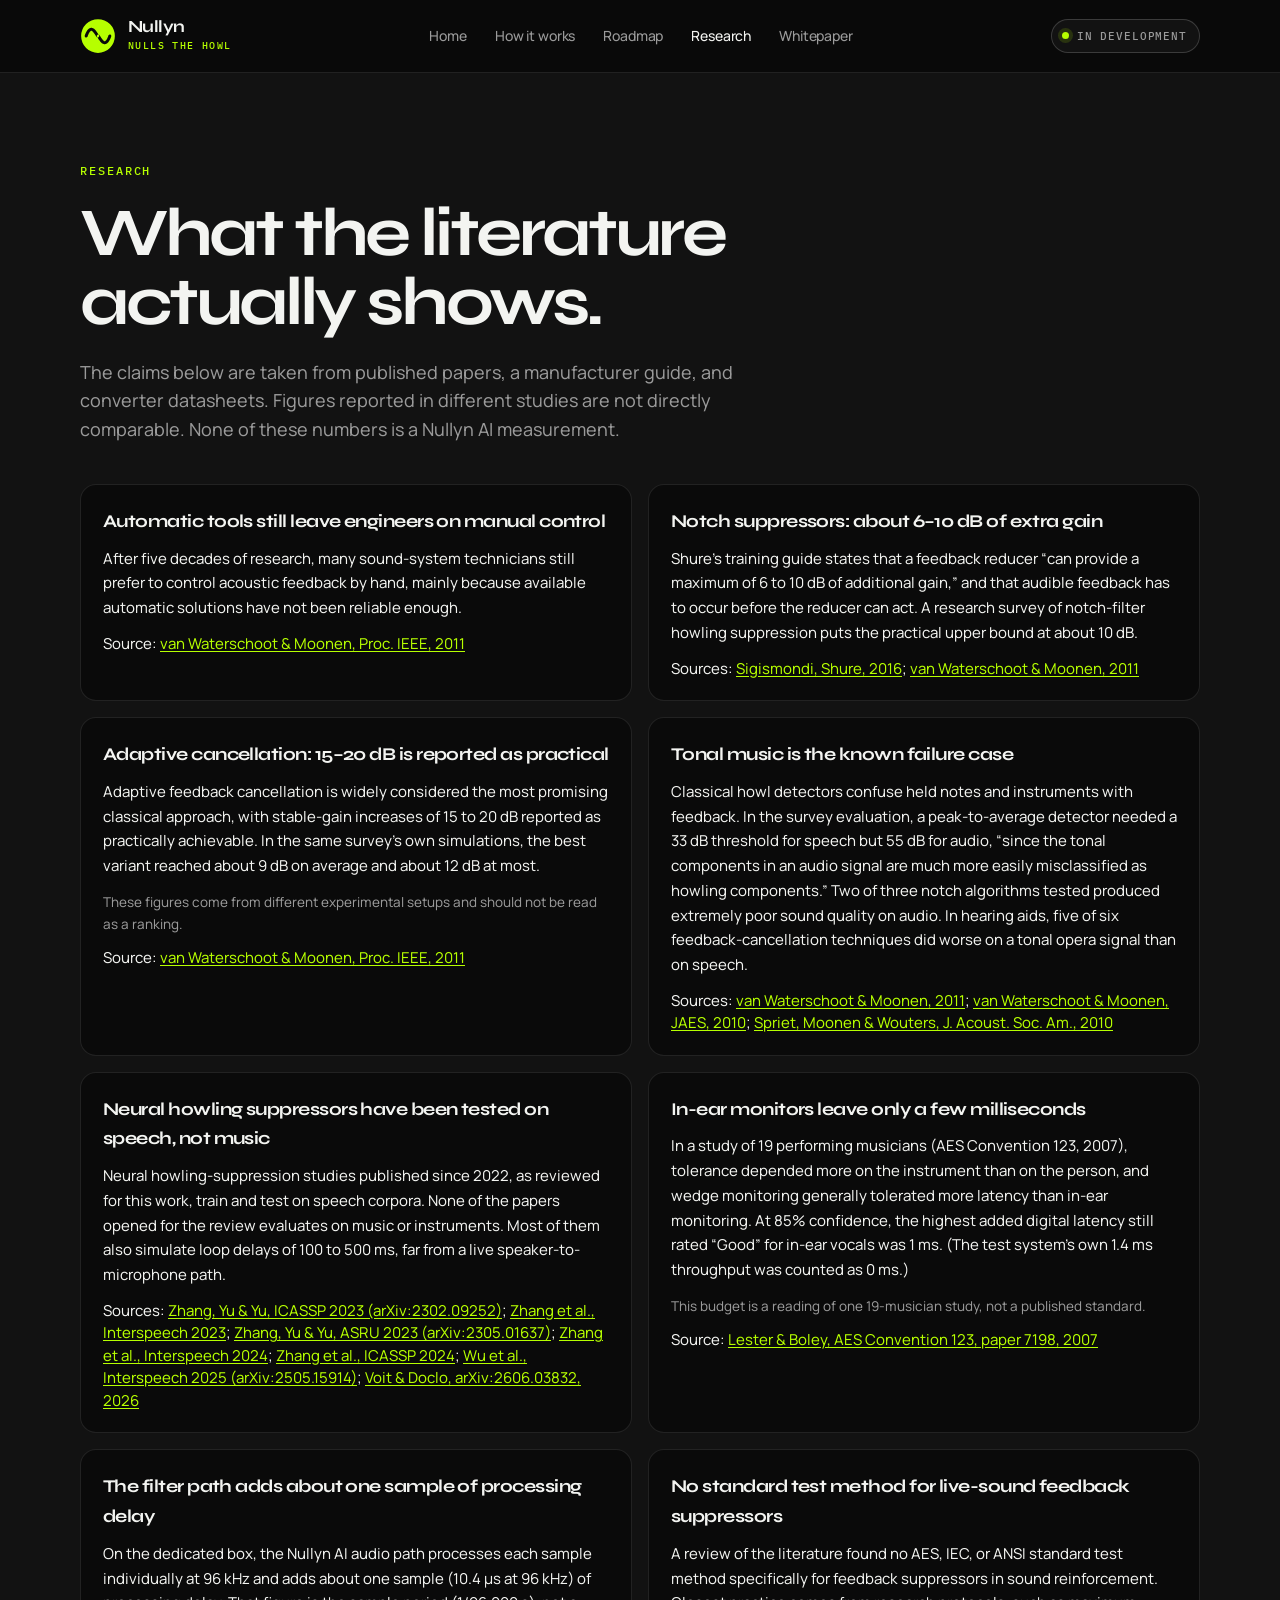
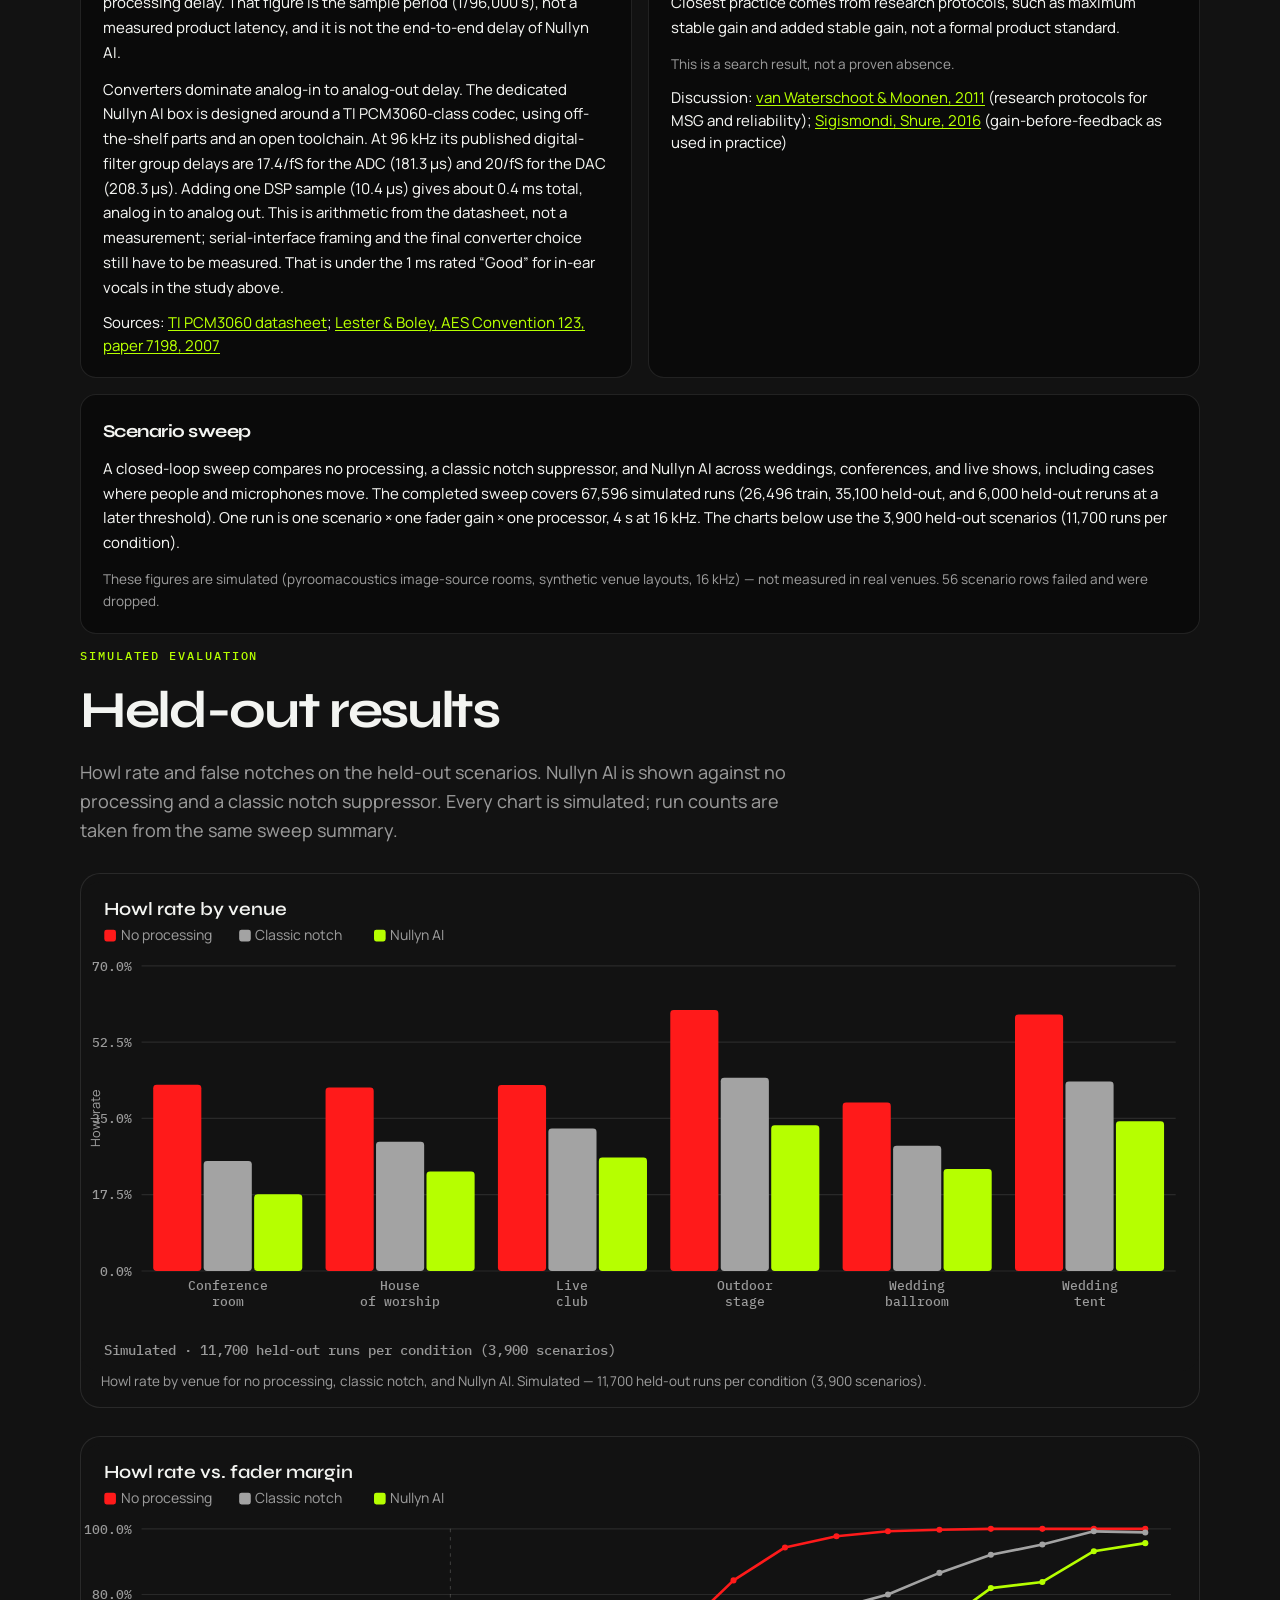
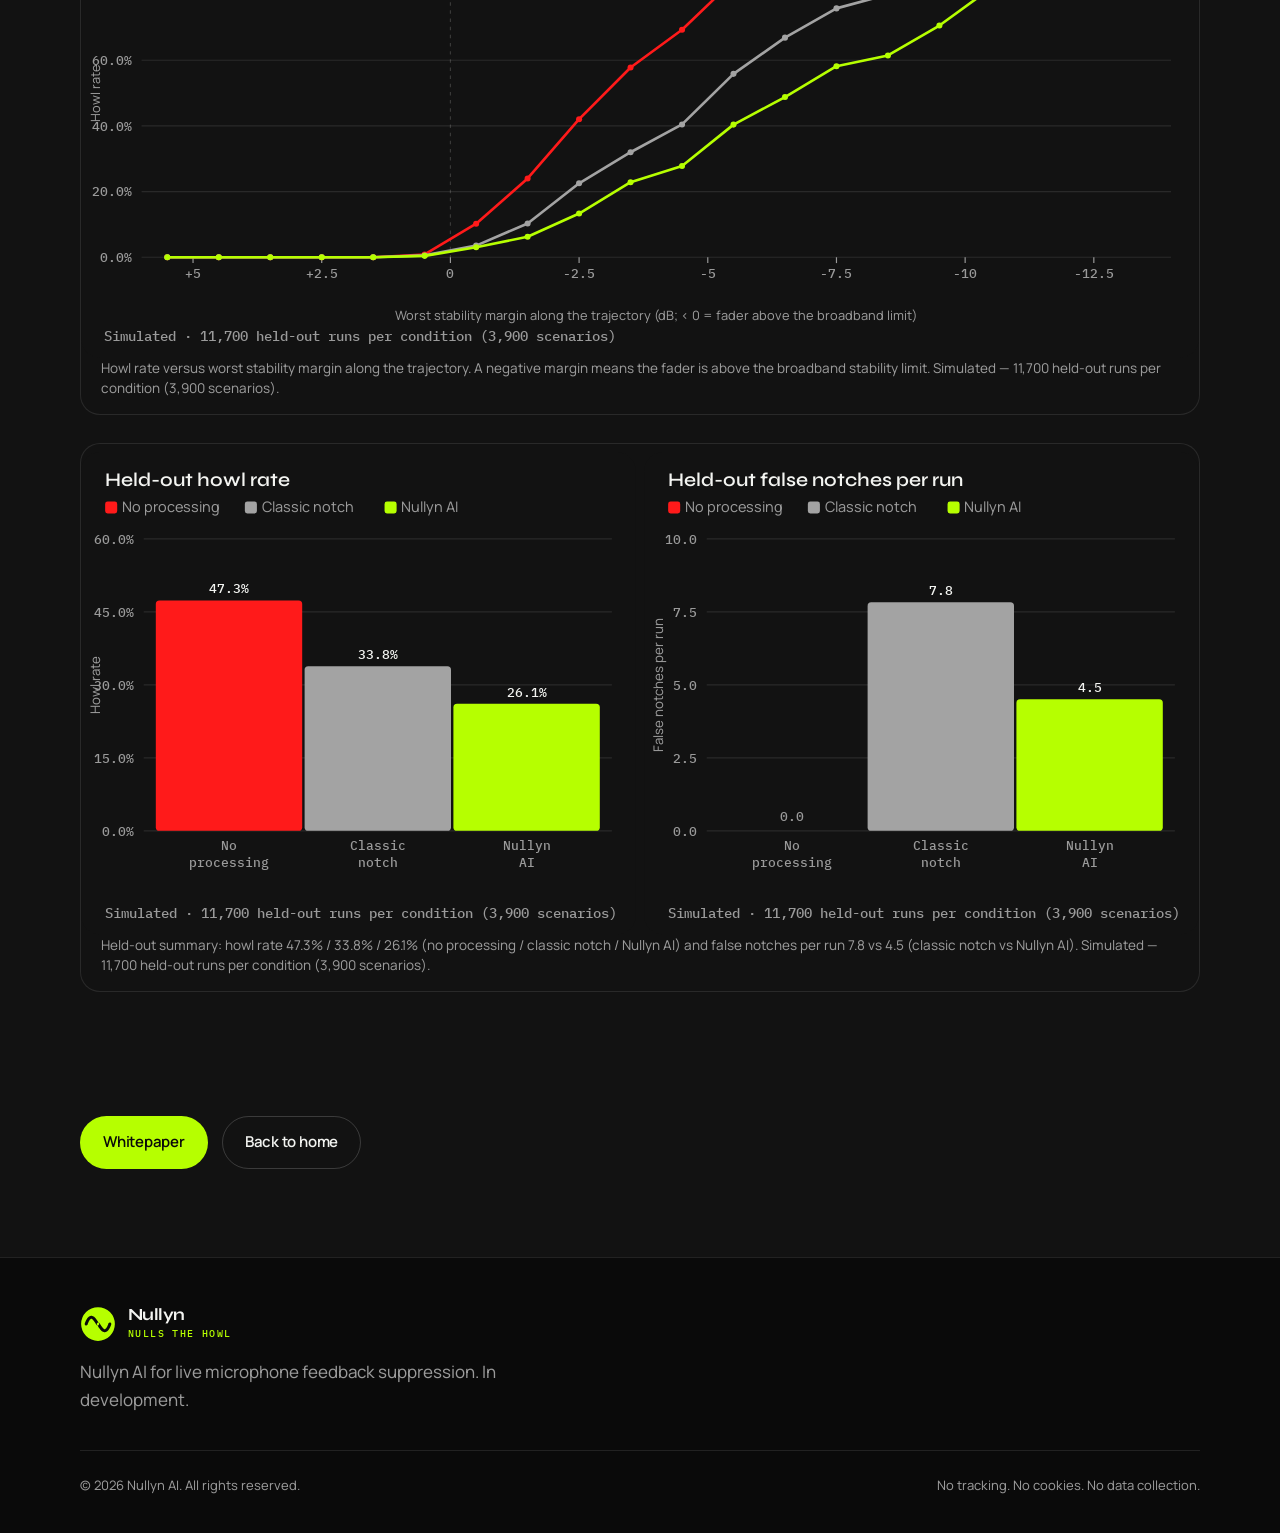
==== commit 93ee62b9: "Put a laptop-first roadmap back on the Nullyn AI site. The homepage again shows v1 laptop prototype," ====
--- a/research/index.html
+++ b/research/index.html
@@ -46,6 +46,7 @@
       <nav class="links" id="site-nav" aria-label="Primary">
         <a href="/">Home</a>
         <a href="/#how">How it works</a>
+        <a href="/#roadmap">Roadmap</a>
         <a href="/research/" aria-current="page">Research</a>
         <a href="/whitepaper/">Whitepaper</a>
       </nav>
@@ -93,8 +94,8 @@
           </article>
           <article class="claim" id="latency">
             <h3>The filter path adds about one sample of processing delay</h3>
-            <p>The Nullyn AI audio path processes each sample individually at 96 kHz and adds about one sample (10.4 µs at 96 kHz) of processing delay. That figure is the sample period (1/96,000 s), not a measured product latency, and it is not the end-to-end delay of Nullyn AI.</p>
-            <p>Converters dominate analog-in to analog-out delay. Nullyn AI is designed around a TI PCM3060-class codec, using off-the-shelf parts and an open toolchain. At 96 kHz its published digital-filter group delays are 17.4/fS for the ADC (181.3 µs) and 20/fS for the DAC (208.3 µs). Adding one DSP sample (10.4 µs) gives about 0.4 ms total, analog in to analog out. This is arithmetic from the datasheet, not a measurement; serial-interface framing and the final converter choice still have to be measured. That is under the 1 ms rated “Good” for in-ear vocals in the study above.</p>
+            <p>On the dedicated box, the Nullyn AI audio path processes each sample individually at 96 kHz and adds about one sample (10.4 µs at 96 kHz) of processing delay. That figure is the sample period (1/96,000 s), not a measured product latency, and it is not the end-to-end delay of Nullyn AI.</p>
+            <p>Converters dominate analog-in to analog-out delay. The dedicated Nullyn AI box is designed around a TI PCM3060-class codec, using off-the-shelf parts and an open toolchain. At 96 kHz its published digital-filter group delays are 17.4/fS for the ADC (181.3 µs) and 20/fS for the DAC (208.3 µs). Adding one DSP sample (10.4 µs) gives about 0.4 ms total, analog in to analog out. This is arithmetic from the datasheet, not a measurement; serial-interface framing and the final converter choice still have to be measured. That is under the 1 ms rated “Good” for in-ear vocals in the study above.</p>
             <p class="srcs">Sources: <a href="https://www.ti.com/lit/ds/symlink/pcm3060.pdf" rel="noopener noreferrer">TI PCM3060 datasheet</a>; <a href="https://aes.org/publications/elibrary/elibrary-page/?id=14256" rel="noopener noreferrer">Lester &amp; Boley, AES Convention 123, paper 7198, 2007</a></p>
           </article>
           <article class="claim" id="standards">
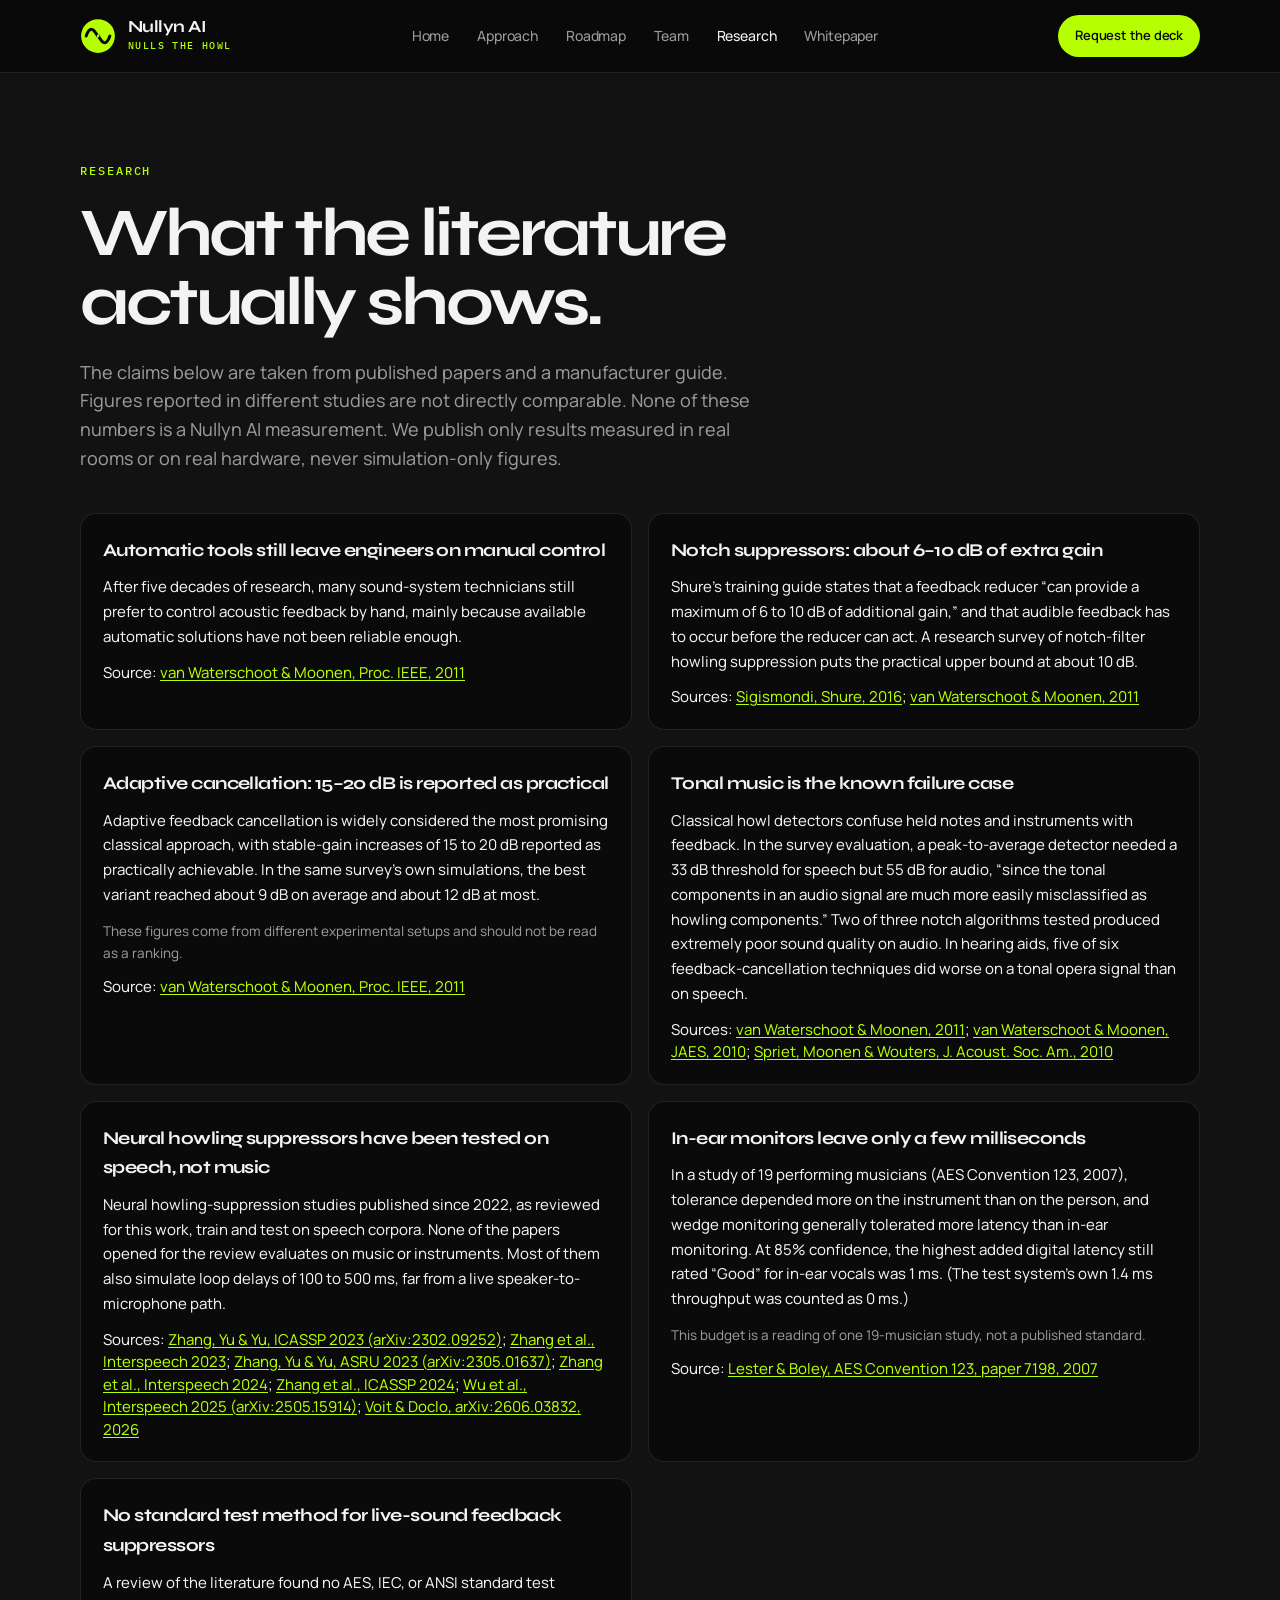
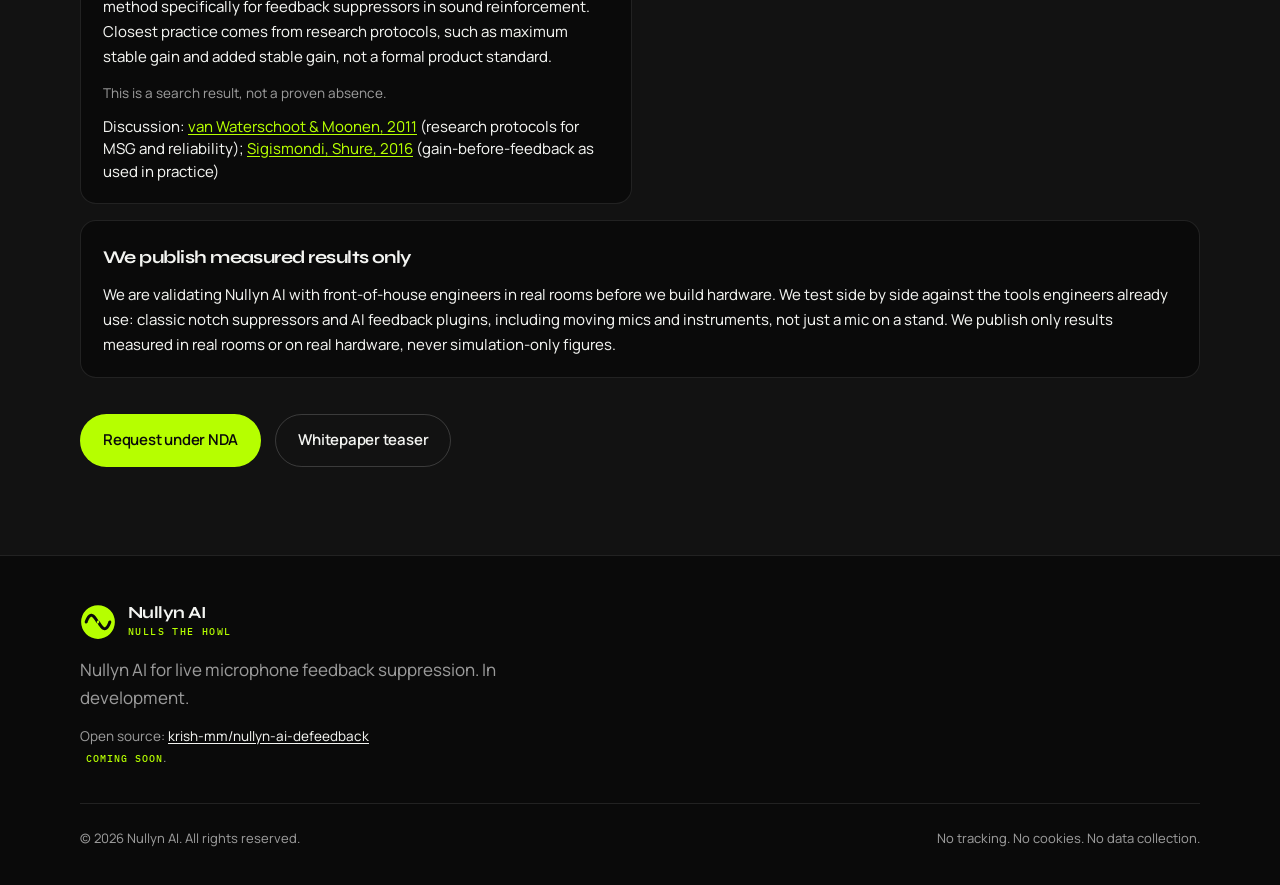
==== commit 4e90ad09: "Rework the site as an investor-facing story. Adds a value-led hero, cited problem and shortfalls, a " ====
--- a/research/index.html
+++ b/research/index.html
@@ -30,13 +30,9 @@
   <header class="nav">
     <div class="wrap nav-inner">
       <a class="brand" href="/">
-        <svg class="mark" viewBox="0 0 64 64" aria-hidden="true">
-          <g fill="#B6FF00" fill-rule="evenodd">
-            <path d="M 2.000 32.000 A 30.000 30.000 0 1 1 62.000 32.000 A 30.000 30.000 0 1 1 2.000 32.000 Z M 13.515 32.834 L 14.215 30.719 L 14.878 29.166 L 15.555 27.768 L 16.222 26.543 L 16.872 25.490 L 17.495 24.613 L 18.080 23.911 L 18.612 23.384 L 19.075 23.022 L 19.453 22.804 L 19.747 22.694 L 19.985 22.653 L 20.218 22.659 L 20.499 22.719 L 20.858 22.858 L 21.300 23.104 L 21.812 23.469 L 22.381 23.957 L 22.991 24.562 L 23.632 25.275 L 24.296 26.084 L 24.977 26.977 L 25.671 27.943 L 26.376 28.968 L 27.089 30.041 L 27.809 31.150 L 28.536 32.283 L 29.267 33.427 L 29.983 34.173 L 30.930 34.588 L 31.964 34.609 L 32.927 34.233 L 33.673 33.517 L 34.088 32.570 L 34.109 31.536 L 33.733 30.573 L 33.733 30.573 L 33.000 29.425 L 32.262 28.275 L 31.518 27.130 L 30.767 26.000 L 30.007 24.895 L 29.237 23.824 L 28.454 22.797 L 27.654 21.822 L 26.830 20.908 L 25.976 20.063 L 25.080 19.297 L 24.129 18.622 L 23.106 18.059 L 22.001 17.636 L 20.818 17.393 L 19.586 17.368 L 18.360 17.579 L 17.190 18.011 L 16.104 18.633 L 15.102 19.413 L 14.170 20.333 L 13.291 21.385 L 12.450 22.569 L 11.635 23.888 L 10.838 25.351 L 10.050 26.980 L 9.249 28.867 L 8.485 31.166 L 8.357 32.192 L 8.631 33.188 L 9.267 34.004 L 10.166 34.515 L 11.192 34.643 L 12.188 34.369 L 13.004 33.733 L 13.515 32.834 Z M 50.485 31.166 L 49.785 33.281 L 49.122 34.834 L 48.445 36.232 L 47.778 37.457 L 47.128 38.510 L 46.505 39.387 L 45.920 40.089 L 45.388 40.616 L 44.925 40.978 L 44.547 41.196 L 44.253 41.306 L 44.015 41.347 L 43.782 41.341 L 43.501 41.281 L 43.142 41.142 L 42.700 40.896 L 42.188 40.531 L 41.619 40.043 L 41.009 39.438 L 40.368 38.725 L 39.704 37.916 L 39.023 37.023 L 38.329 36.057 L 37.624 35.032 L 36.911 33.959 L 36.191 32.850 L 35.464 31.717 L 34.733 30.573 L 34.017 29.827 L 33.070 29.412 L 32.036 29.391 L 31.073 29.767 L 30.327 30.483 L 29.912 31.430 L 29.891 32.464 L 30.267 33.427 L 30.267 33.427 L 31.000 34.575 L 31.738 35.725 L 32.482 36.870 L 33.233 38.000 L 33.993 39.105 L 34.763 40.176 L 35.546 41.203 L 36.346 42.178 L 37.170 43.092 L 38.024 43.937 L 38.920 44.703 L 39.871 45.378 L 40.894 45.941 L 41.999 46.364 L 43.182 46.607 L 44.414 46.632 L 45.640 46.421 L 46.810 45.989 L 47.896 45.367 L 48.898 44.587 L 49.830 43.667 L 50.709 42.615 L 51.550 41.431 L 52.365 40.112 L 53.162 38.649 L 53.950 37.020 L 54.751 35.133 L 55.515 32.834 L 55.643 31.808 L 55.369 30.812 L 54.733 29.996 L 53.834 29.485 L 52.808 29.357 L 51.812 29.631 L 50.996 30.267 L 50.485 31.166 Z"/>
-          </g>
-        </svg>
+        <img class="mark" src="/media/mark.svg" width="36" height="36" alt="">
         <span class="brand-text">
-          <span class="brand-name">Nullyn</span>
+          <span class="brand-name">Nullyn AI</span>
           <span class="brand-tag">Nulls the howl</span>
         </span>
       </a>
@@ -45,12 +41,13 @@
       </button>
       <nav class="links" id="site-nav" aria-label="Primary">
         <a href="/">Home</a>
-        <a href="/#how">How it works</a>
+        <a href="/#approach">Approach</a>
         <a href="/#roadmap">Roadmap</a>
+        <a href="/#team">Team</a>
         <a href="/research/" aria-current="page">Research</a>
         <a href="/whitepaper/">Whitepaper</a>
       </nav>
-      <span class="status-pill"><i></i> In development</span>
+      <a class="btn btn-primary nav-cta" href="/#talk">Request the deck</a>
     </div>
   </header>
   <main>
@@ -58,7 +55,7 @@
       <div class="wrap">
         <p class="kicker">Research</p>
         <h1 class="page-title">What the literature actually shows.</h1>
-        <p class="section-intro">The claims below are taken from published papers, a manufacturer guide, and converter datasheets. Figures reported in different studies are not directly comparable. None of these numbers is a Nullyn AI measurement.</p>
+        <p class="section-intro">The claims below are taken from published papers and a manufacturer guide. Figures reported in different studies are not directly comparable. None of these numbers is a Nullyn AI measurement. We publish only results measured in real rooms or on real hardware, never simulation-only figures.</p>
         <div class="claims">
           <article class="claim" id="manual">
             <h3>Automatic tools still leave engineers on manual control</h3>
@@ -92,48 +89,21 @@
             <p class="caveat">This budget is a reading of one 19-musician study, not a published standard.</p>
             <p class="srcs">Source: <a href="https://aes.org/publications/elibrary/elibrary-page/?id=14256" rel="noopener noreferrer">Lester &amp; Boley, AES Convention 123, paper 7198, 2007</a></p>
           </article>
-          <article class="claim" id="latency">
-            <h3>The filter path adds about one sample of processing delay</h3>
-            <p>On the dedicated box, the Nullyn AI audio path processes each sample individually at 96 kHz and adds about one sample (10.4 µs at 96 kHz) of processing delay. That figure is the sample period (1/96,000 s), not a measured product latency, and it is not the end-to-end delay of Nullyn AI.</p>
-            <p>Converters dominate analog-in to analog-out delay. The dedicated Nullyn AI box is designed around a TI PCM3060-class codec, using off-the-shelf parts and an open toolchain. At 96 kHz its published digital-filter group delays are 17.4/fS for the ADC (181.3 µs) and 20/fS for the DAC (208.3 µs). Adding one DSP sample (10.4 µs) gives about 0.4 ms total, analog in to analog out. This is arithmetic from the datasheet, not a measurement; serial-interface framing and the final converter choice still have to be measured. That is under the 1 ms rated “Good” for in-ear vocals in the study above.</p>
-            <p class="srcs">Sources: <a href="https://www.ti.com/lit/ds/symlink/pcm3060.pdf" rel="noopener noreferrer">TI PCM3060 datasheet</a>; <a href="https://aes.org/publications/elibrary/elibrary-page/?id=14256" rel="noopener noreferrer">Lester &amp; Boley, AES Convention 123, paper 7198, 2007</a></p>
-          </article>
           <article class="claim" id="standards">
             <h3>No standard test method for live-sound feedback suppressors</h3>
             <p>A review of the literature found no AES, IEC, or ANSI standard test method specifically for feedback suppressors in sound reinforcement. Closest practice comes from research protocols, such as maximum stable gain and added stable gain, not a formal product standard.</p>
             <p class="caveat">This is a search result, not a proven absence.</p>
             <p class="srcs">Discussion: <a href="https://doi.org/10.1109/JPROC.2010.2090998" rel="noopener noreferrer">van Waterschoot &amp; Moonen, 2011</a> (research protocols for MSG and reliability); <a href="https://content-files.shure.com/Pubs/asp-selection-and-operation-of-audio-signal-processors/us_pro_audiosignalprocessor_ea.pdf" rel="noopener noreferrer">Sigismondi, Shure, 2016</a> (gain-before-feedback as used in practice)</p>
           </article>
-          <article class="claim" id="sweep" style="grid-column:1/-1;">
-            <h3>Scenario sweep</h3>
-            <p>A closed-loop sweep compares no processing, a classic notch suppressor, and Nullyn AI across weddings, conferences, and live shows, including cases where people and microphones move. The completed sweep covers 67,596 simulated runs (26,496 train, 35,100 held-out, and 6,000 held-out reruns at a later threshold). One run is one scenario × one fader gain × one processor, 4 s at 16 kHz. The charts below use the 3,900 held-out scenarios (11,700 runs per condition).</p>
-            <p class="caveat">These figures are simulated (pyroomacoustics image-source rooms, synthetic venue layouts, 16 kHz) — not measured in real venues. 56 scenario rows failed and were dropped.</p>
+          <article class="claim" id="measurement" style="grid-column:1/-1;">
+            <h3>We publish measured results only</h3>
+            <p>We are validating Nullyn AI with front-of-house engineers in real rooms before we build hardware. We test side by side against the tools engineers already use: classic notch suppressors and AI feedback plugins, including moving mics and instruments, not just a mic on a stand. We publish only results measured in real rooms or on real hardware, never simulation-only figures.</p>
           </article>
         </div>
 
-        <section class="sim-eval" id="simulation">
-          <p class="kicker">Simulated evaluation</p>
-          <h2>Held-out results</h2>
-          <p class="section-intro">Howl rate and false notches on the held-out scenarios. Nullyn AI is shown against no processing and a classic notch suppressor. Every chart is simulated; run counts are taken from the same sweep summary.</p>
-          <div class="sim-figures">
-            <figure class="sim-figure">
-              <div class="chart-host" id="chart-howl-by-venue" data-src="/media/research-data.json"></div>
-              <figcaption>Howl rate by venue for no processing, classic notch, and Nullyn AI. Simulated — 11,700 held-out runs per condition (3,900 scenarios).</figcaption>
-            </figure>
-            <figure class="sim-figure">
-              <div class="chart-host" id="chart-howl-vs-margin" data-src="/media/research-data.json"></div>
-              <figcaption>Howl rate versus worst stability margin along the trajectory. A negative margin means the fader is above the broadband stability limit. Simulated — 11,700 held-out runs per condition (3,900 scenarios).</figcaption>
-            </figure>
-            <figure class="sim-figure">
-              <div class="chart-host" id="chart-heldout-summary" data-src="/media/research-data.json"></div>
-              <figcaption>Held-out summary: howl rate 47.3% / 33.8% / 26.1% (no processing / classic notch / Nullyn AI) and false notches per run 7.8 vs 4.5 (classic notch vs Nullyn AI). Simulated — 11,700 held-out runs per condition (3,900 scenarios).</figcaption>
-            </figure>
-          </div>
-        </section>
-
         <div class="page-actions">
-          <a class="btn btn-primary" href="/whitepaper/">Whitepaper</a>
-          <a class="btn btn-ghost" href="/">Back to home</a>
+          <a class="btn btn-primary" href="/#talk">Request under NDA</a>
+          <a class="btn btn-ghost" href="/whitepaper/">Whitepaper teaser</a>
         </div>
       </div>
     </section>
@@ -143,17 +113,14 @@
       <div class="foot">
         <div>
           <div class="brand" style="margin-bottom:16px;">
-            <svg class="mark" viewBox="0 0 64 64" aria-hidden="true">
-          <g fill="#B6FF00" fill-rule="evenodd">
-            <path d="M 2.000 32.000 A 30.000 30.000 0 1 1 62.000 32.000 A 30.000 30.000 0 1 1 2.000 32.000 Z M 13.515 32.834 L 14.215 30.719 L 14.878 29.166 L 15.555 27.768 L 16.222 26.543 L 16.872 25.490 L 17.495 24.613 L 18.080 23.911 L 18.612 23.384 L 19.075 23.022 L 19.453 22.804 L 19.747 22.694 L 19.985 22.653 L 20.218 22.659 L 20.499 22.719 L 20.858 22.858 L 21.300 23.104 L 21.812 23.469 L 22.381 23.957 L 22.991 24.562 L 23.632 25.275 L 24.296 26.084 L 24.977 26.977 L 25.671 27.943 L 26.376 28.968 L 27.089 30.041 L 27.809 31.150 L 28.536 32.283 L 29.267 33.427 L 29.983 34.173 L 30.930 34.588 L 31.964 34.609 L 32.927 34.233 L 33.673 33.517 L 34.088 32.570 L 34.109 31.536 L 33.733 30.573 L 33.733 30.573 L 33.000 29.425 L 32.262 28.275 L 31.518 27.130 L 30.767 26.000 L 30.007 24.895 L 29.237 23.824 L 28.454 22.797 L 27.654 21.822 L 26.830 20.908 L 25.976 20.063 L 25.080 19.297 L 24.129 18.622 L 23.106 18.059 L 22.001 17.636 L 20.818 17.393 L 19.586 17.368 L 18.360 17.579 L 17.190 18.011 L 16.104 18.633 L 15.102 19.413 L 14.170 20.333 L 13.291 21.385 L 12.450 22.569 L 11.635 23.888 L 10.838 25.351 L 10.050 26.980 L 9.249 28.867 L 8.485 31.166 L 8.357 32.192 L 8.631 33.188 L 9.267 34.004 L 10.166 34.515 L 11.192 34.643 L 12.188 34.369 L 13.004 33.733 L 13.515 32.834 Z M 50.485 31.166 L 49.785 33.281 L 49.122 34.834 L 48.445 36.232 L 47.778 37.457 L 47.128 38.510 L 46.505 39.387 L 45.920 40.089 L 45.388 40.616 L 44.925 40.978 L 44.547 41.196 L 44.253 41.306 L 44.015 41.347 L 43.782 41.341 L 43.501 41.281 L 43.142 41.142 L 42.700 40.896 L 42.188 40.531 L 41.619 40.043 L 41.009 39.438 L 40.368 38.725 L 39.704 37.916 L 39.023 37.023 L 38.329 36.057 L 37.624 35.032 L 36.911 33.959 L 36.191 32.850 L 35.464 31.717 L 34.733 30.573 L 34.017 29.827 L 33.070 29.412 L 32.036 29.391 L 31.073 29.767 L 30.327 30.483 L 29.912 31.430 L 29.891 32.464 L 30.267 33.427 L 30.267 33.427 L 31.000 34.575 L 31.738 35.725 L 32.482 36.870 L 33.233 38.000 L 33.993 39.105 L 34.763 40.176 L 35.546 41.203 L 36.346 42.178 L 37.170 43.092 L 38.024 43.937 L 38.920 44.703 L 39.871 45.378 L 40.894 45.941 L 41.999 46.364 L 43.182 46.607 L 44.414 46.632 L 45.640 46.421 L 46.810 45.989 L 47.896 45.367 L 48.898 44.587 L 49.830 43.667 L 50.709 42.615 L 51.550 41.431 L 52.365 40.112 L 53.162 38.649 L 53.950 37.020 L 54.751 35.133 L 55.515 32.834 L 55.643 31.808 L 55.369 30.812 L 54.733 29.996 L 53.834 29.485 L 52.808 29.357 L 51.812 29.631 L 50.996 30.267 L 50.485 31.166 Z"/>
-          </g>
-        </svg>
+            <img class="mark" src="/media/mark.svg" width="36" height="36" alt="">
             <span class="brand-text">
-              <span class="brand-name">Nullyn</span>
+              <span class="brand-name">Nullyn AI</span>
               <span class="brand-tag">Nulls the howl</span>
             </span>
           </div>
           <p>Nullyn AI for live microphone feedback suppression. In development.</p>
+          <p class="open-source-note">Open source: <a href="https://github.com/krish-mm/nullyn-ai-defeedback" rel="noopener noreferrer">krish-mm/nullyn-ai-defeedback</a> <span class="coming-soon">coming soon</span>.</p>
         </div>
       </div>
       <div class="legal">
@@ -163,6 +130,5 @@
     </div>
   </footer>
   <script src="/site.js" defer></script>
-  <script src="/media/research-charts.js" defer></script>
 </body>
 </html>
--- a/site.css
+++ b/site.css
@@ -500,3 +500,33 @@
   .chart-host .chart-bar { transform: scaleY(1); }
   .chart-host .chart-line { stroke-dashoffset: 0; }
 }
+
+.nav-cta {
+  flex: none;
+  padding: 9px 16px;
+  font-size: 13px;
+}
+@media (max-width: 1100px) {
+  nav.links { gap: 18px; }
+}
+@media (max-width: 900px) {
+  header.nav .nav-cta { display: none; }
+}
+
+.open-source-note {
+  margin-top: 14px;
+  color: var(--muted);
+  font-size: 13.5px;
+  line-height: 1.5;
+}
+.open-source-note a { color: var(--text); text-underline-offset: 2px; }
+.coming-soon {
+  display: inline-block;
+  margin-left: 6px;
+  font-family: var(--font-mono);
+  font-size: 10px;
+  letter-spacing: 0.1em;
+  text-transform: uppercase;
+  color: var(--primary);
+  font-weight: 500;
+}
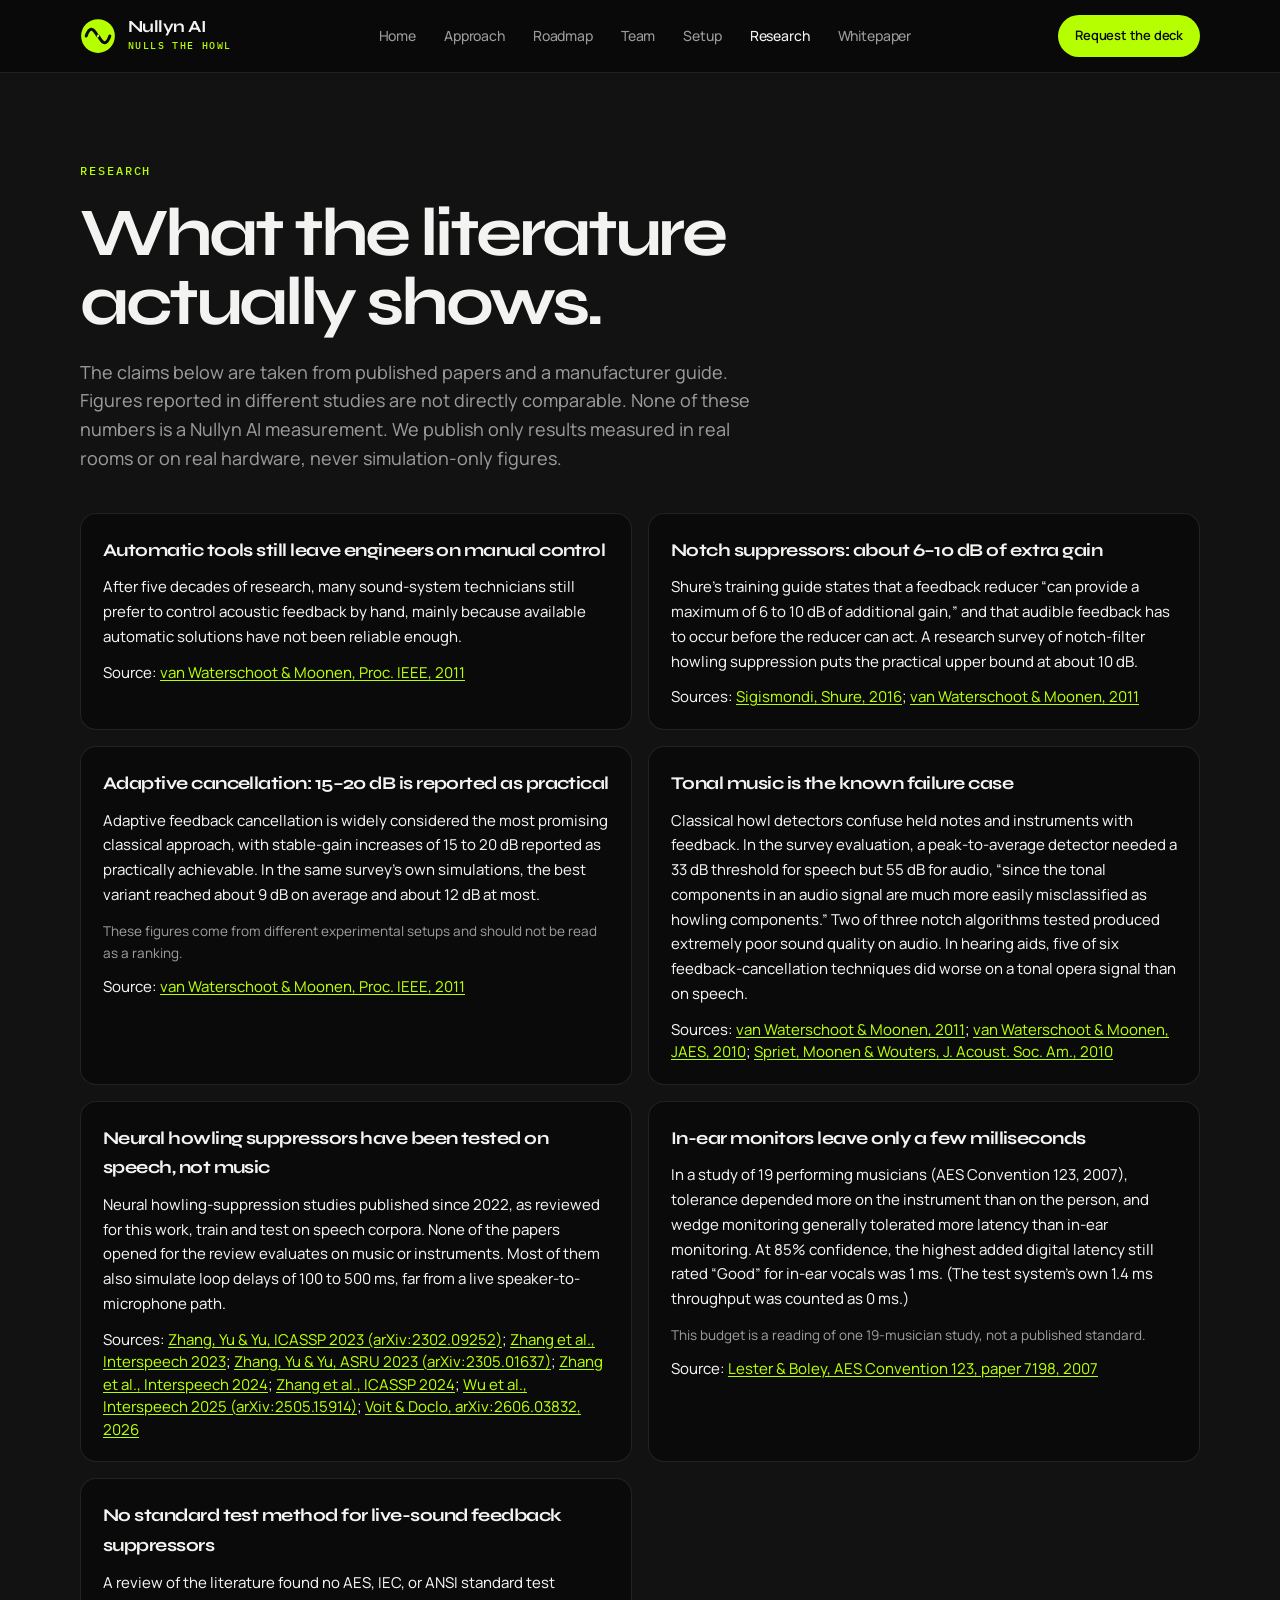
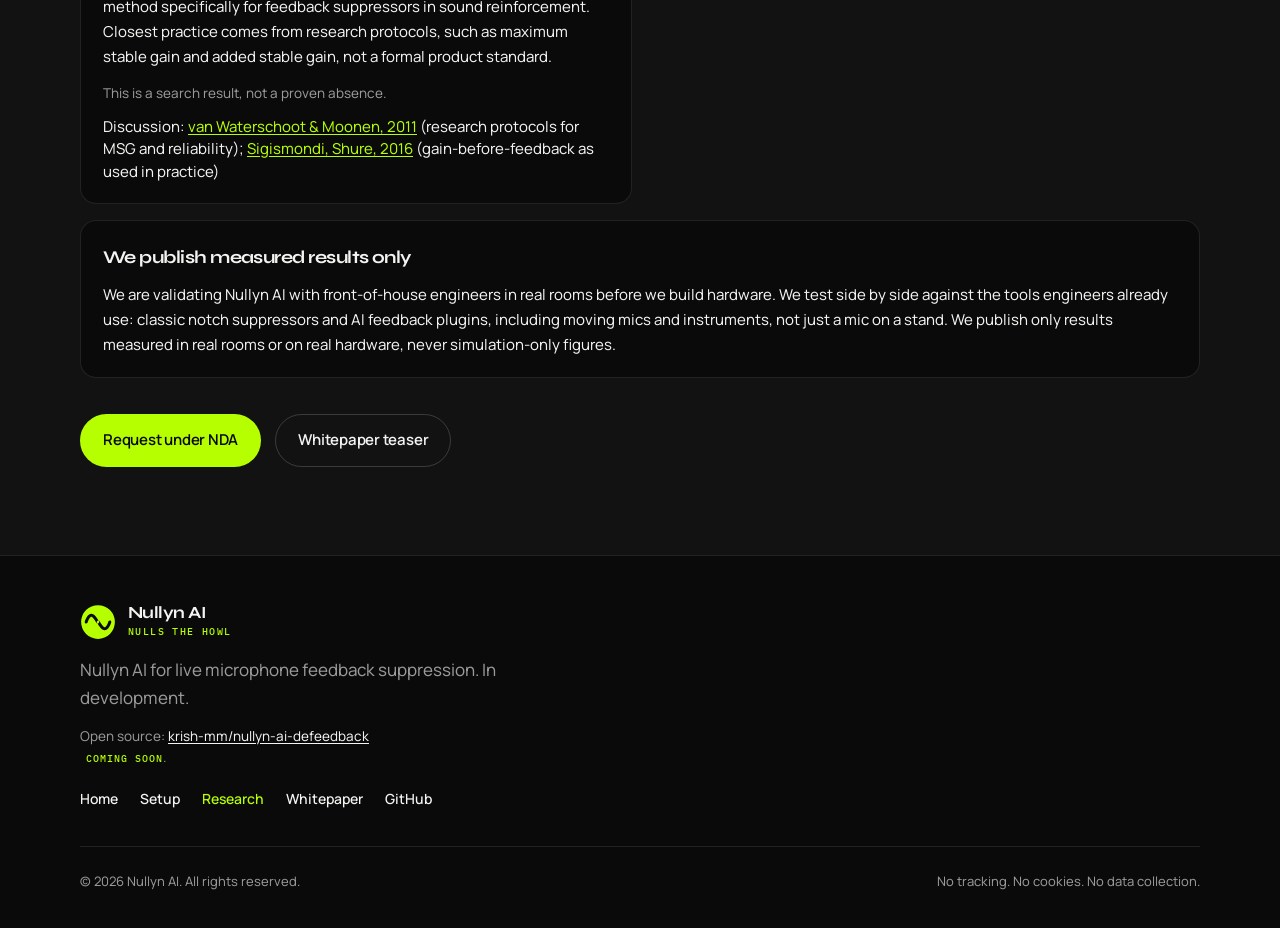
==== commit 7993a085: "Add How it works explainer and a /setup/ page for the v1 laptop prototype. Embed a narrated how-it-w" ====
--- a/research/index.html
+++ b/research/index.html
@@ -44,6 +44,7 @@
         <a href="/#approach">Approach</a>
         <a href="/#roadmap">Roadmap</a>
         <a href="/#team">Team</a>
+        <a href="/setup/">Setup</a>
         <a href="/research/" aria-current="page">Research</a>
         <a href="/whitepaper/">Whitepaper</a>
       </nav>
@@ -121,6 +122,13 @@
           </div>
           <p>Nullyn AI for live microphone feedback suppression. In development.</p>
           <p class="open-source-note">Open source: <a href="https://github.com/krish-mm/nullyn-ai-defeedback" rel="noopener noreferrer">krish-mm/nullyn-ai-defeedback</a> <span class="coming-soon">coming soon</span>.</p>
+          <nav class="foot-links" aria-label="Footer">
+            <a href="/">Home</a>
+            <a href="/setup/">Setup</a>
+            <a href="/research/" aria-current="page">Research</a>
+            <a href="/whitepaper/">Whitepaper</a>
+            <a href="https://github.com/krish-mm/nullyn-ai-defeedback" rel="noopener noreferrer">GitHub</a>
+          </nav>
         </div>
       </div>
       <div class="legal">
--- a/site.css
+++ b/site.css
@@ -530,3 +530,242 @@
   color: var(--primary);
   font-weight: 500;
 }
+
+/* Inline code */
+code {
+  font-family: var(--font-mono);
+  font-size: 0.9em;
+  letter-spacing: 0;
+  font-weight: 450;
+  background: var(--surface-elev);
+  border: 1px solid var(--line);
+  padding: 0.05em 0.35em;
+  border-radius: 5px;
+  white-space: nowrap;
+}
+pre code {
+  background: none;
+  border: 0;
+  padding: 0;
+  white-space: inherit;
+  font-size: inherit;
+}
+
+/* Video embeds (homepage How it works, /setup/) */
+.story-stage video,
+.video-frame video {
+  width: 100%;
+  height: auto;
+  display: block;
+  vertical-align: top;
+  background: var(--bg);
+  aspect-ratio: 16 / 9;
+}
+.video-frame {
+  margin: 0;
+  border: 1px solid var(--line);
+  border-radius: 20px;
+  overflow: hidden;
+  background: var(--bg);
+  aspect-ratio: 16 / 9;
+}
+.story-copy .btn { margin-top: 18px; }
+.story-copy p + p { margin-top: 14px; }
+
+/* Footer links */
+.foot-links {
+  display: flex;
+  flex-wrap: wrap;
+  gap: 8px 22px;
+  margin-top: 20px;
+}
+.foot-links a {
+  color: var(--text);
+  text-decoration: none;
+  font-size: 14px;
+  font-weight: 560;
+}
+.foot-links a:hover { color: var(--primary); }
+.foot-links a[aria-current="page"] { color: var(--primary); }
+
+/* Setup page */
+.setup-page .page-lead { padding: 56px 0 12px; }
+.setup-page .page-lead h1 { margin-bottom: 12px; }
+.setup-section { padding: 48px 0; scroll-margin-top: 88px; }
+.setup-section.alt { background: var(--surface); }
+.setup-section h2 { margin-bottom: 12px; }
+.setup-steps {
+  list-style: none;
+  margin: 28px 0 0;
+  padding: 0;
+  display: grid;
+  gap: 28px;
+}
+.setup-steps > li {
+  background: var(--surface);
+  border: 1px solid var(--line);
+  border-radius: 20px;
+  padding: 24px 24px 8px;
+}
+.setup-section.alt .setup-steps > li { background: var(--bg); }
+.setup-steps .step-n {
+  font-family: var(--font-mono);
+  color: var(--primary);
+  font-size: 13px;
+  letter-spacing: 0.08em;
+  text-transform: uppercase;
+  margin: 0 0 8px;
+}
+.setup-steps h3 { font-size: 22px; margin: 0 0 10px; letter-spacing: -0.03em; }
+.setup-steps p { color: var(--text); font-size: 16px; margin: 0 0 14px; }
+
+.code-block {
+  position: relative;
+  margin: 0 0 20px;
+  background: #0A0A0A;
+  border: 1px solid var(--line);
+  border-radius: 14px;
+  overflow: hidden;
+}
+.code-block pre {
+  margin: 0;
+  padding: 18px 20px 20px;
+  overflow-x: auto;
+  font-family: var(--font-mono);
+  font-size: 13.5px;
+  line-height: 1.65;
+  color: var(--text);
+  font-weight: 400;
+  -webkit-overflow-scrolling: touch;
+}
+.code-block pre code { font-family: inherit; color: inherit; background: none; }
+.copy-btn {
+  position: absolute;
+  top: 10px;
+  right: 10px;
+  font-family: var(--font-mono);
+  font-size: 11px;
+  letter-spacing: 0.06em;
+  text-transform: uppercase;
+  color: var(--button-text);
+  background: var(--primary);
+  border: 0;
+  border-radius: 999px;
+  padding: 6px 12px;
+  cursor: pointer;
+}
+.copy-btn:hover { filter: brightness(1.06); }
+.copy-btn.is-copied { background: var(--surface-elev); color: var(--primary); }
+
+.need-list {
+  list-style: none;
+  margin: 20px 0 0;
+  padding: 0;
+  display: grid;
+  gap: 12px;
+}
+.need-list li {
+  background: var(--bg);
+  border: 1px solid var(--line);
+  border-radius: 16px;
+  padding: 16px 18px;
+}
+.need-list h3 {
+  font-family: var(--font-mono);
+  font-size: 13px;
+  letter-spacing: 0.06em;
+  text-transform: uppercase;
+  color: var(--primary);
+  margin: 0 0 6px;
+  font-weight: 600;
+}
+.need-list p { margin: 0; color: var(--text); font-size: 15px; }
+
+.iface-table {
+  width: 100%;
+  border-collapse: collapse;
+  font-size: 14.5px;
+  margin-top: 8px;
+}
+.iface-table th,
+.iface-table td {
+  text-align: left;
+  vertical-align: top;
+  padding: 12px 14px 12px 0;
+  border-bottom: 1px solid var(--line);
+}
+.iface-table th {
+  font-family: var(--font-mono);
+  font-size: 12px;
+  letter-spacing: 0.06em;
+  text-transform: uppercase;
+  color: var(--muted);
+  font-weight: 500;
+}
+.iface-table td { color: var(--text); }
+.iface-table a { color: var(--text); }
+.iface-table a:hover { color: var(--primary); }
+.iface-table th:last-child,
+.iface-table td:last-child { white-space: nowrap; }
+.iface-table col.source, .iface-table td:nth-child(1) { white-space: nowrap; }
+.iface-note { margin-top: 16px; }
+
+.chain {
+  display: flex;
+  flex-wrap: wrap;
+  align-items: center;
+  justify-content: center;
+  gap: 8px 6px;
+  margin: 24px 0 8px;
+}
+.chain .node {
+  background: var(--bg);
+  border: 1px solid var(--line);
+  border-radius: 12px;
+  padding: 12px 14px;
+  font-family: var(--font-mono);
+  font-size: 12px;
+  letter-spacing: 0.04em;
+  text-transform: uppercase;
+  color: var(--text);
+  text-align: center;
+  min-width: 7.5rem;
+}
+.chain .node.accent { border-color: var(--primary); color: var(--primary); }
+.chain .arrow { color: var(--primary); font-family: var(--font-mono); font-size: 16px; }
+.chain-caption { text-align: center; margin-top: 8px; }
+.chain-ref {
+  margin-top: 16px;
+  padding: 14px 18px;
+  border: 1px dashed var(--line-strong);
+  border-radius: 14px;
+  text-align: center;
+}
+
+.tips { list-style: none; margin: 20px 0 0; padding: 0; display: grid; gap: 12px; }
+.tips li {
+  background: var(--bg);
+  border: 1px solid var(--line);
+  border-radius: 16px;
+  padding: 16px 18px;
+  color: var(--text);
+  font-size: 15px;
+}
+.tips li strong {
+  display: block;
+  font-family: var(--font-mono);
+  font-size: 12px;
+  letter-spacing: 0.06em;
+  text-transform: uppercase;
+  color: var(--primary);
+  margin-bottom: 6px;
+  font-weight: 600;
+}
+
+.setup-links { display: flex; flex-wrap: wrap; gap: 12px; margin-top: 22px; }
+
+@media (max-width: 700px) {
+  .chain .node { min-width: calc(50% - 20px); }
+  .copy-btn { position: static; margin: 10px 10px 0 auto; display: block; }
+  .code-block { padding-top: 4px; }
+}
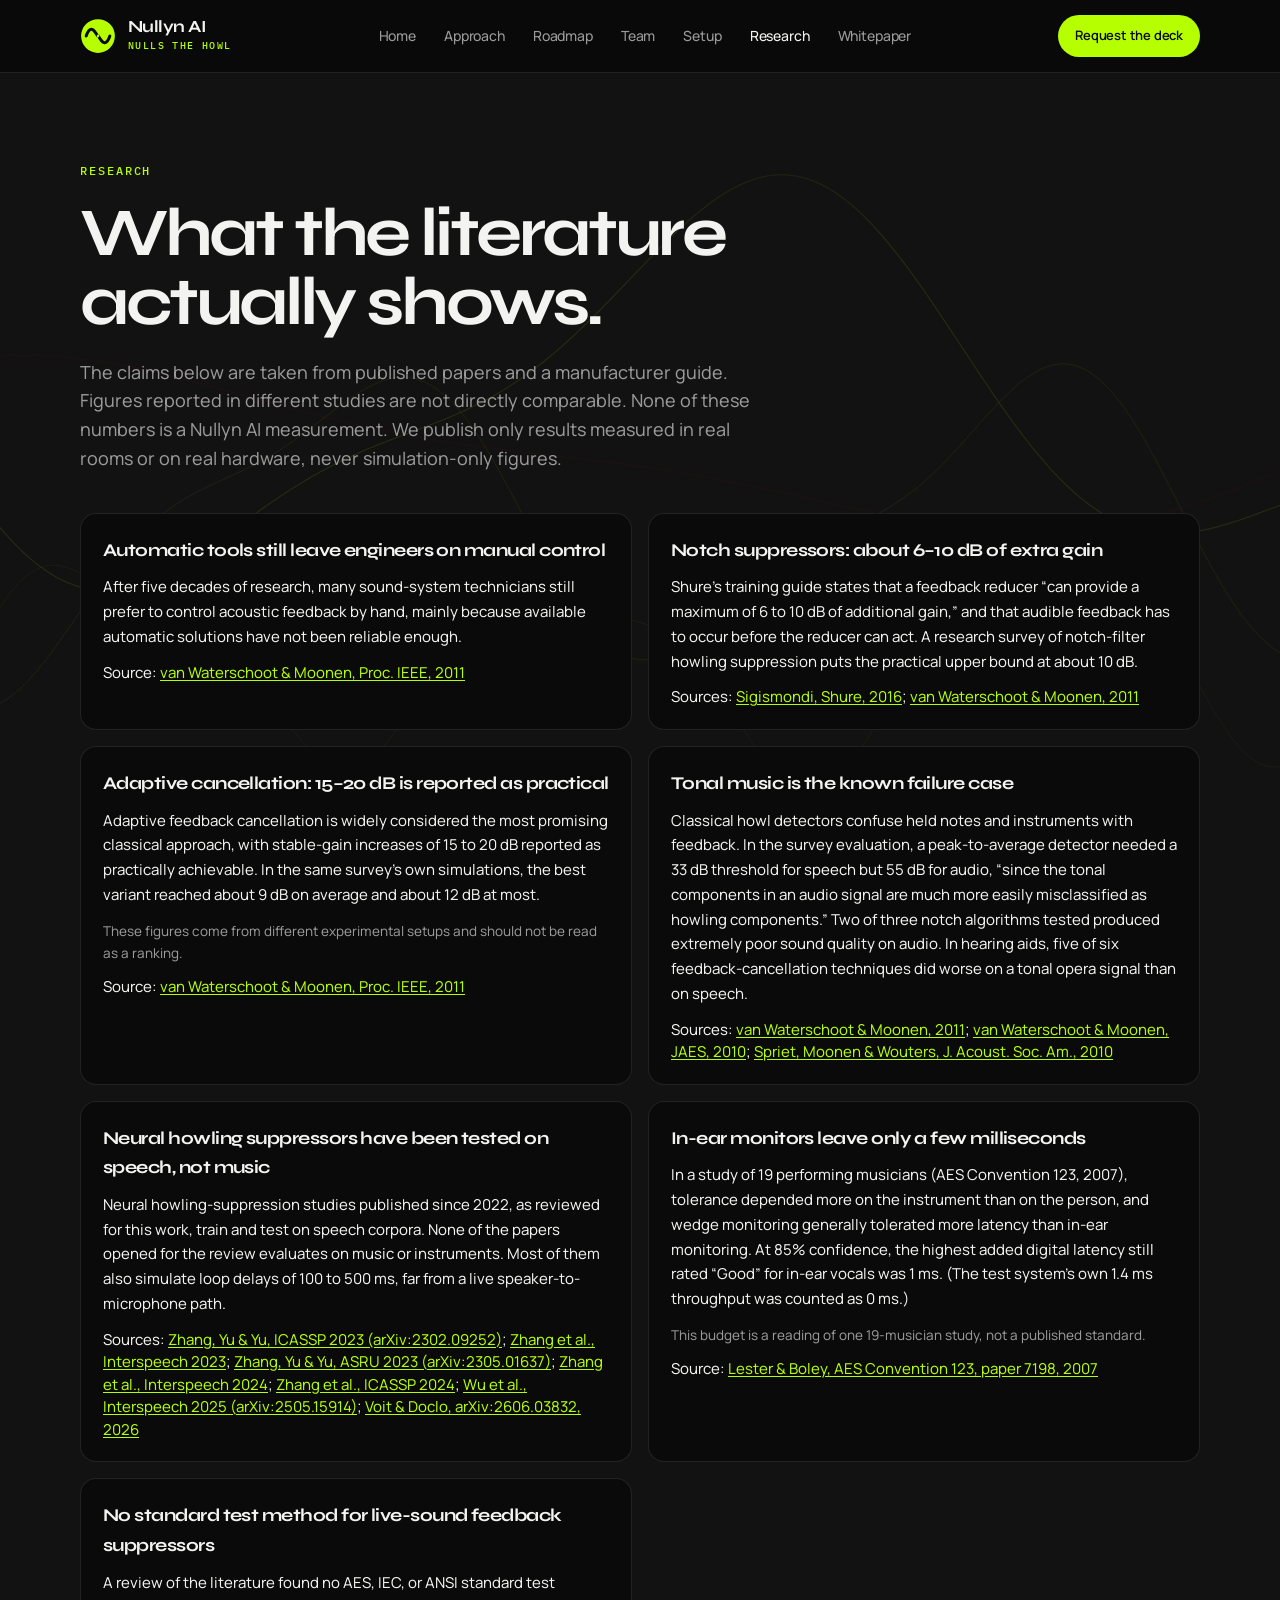
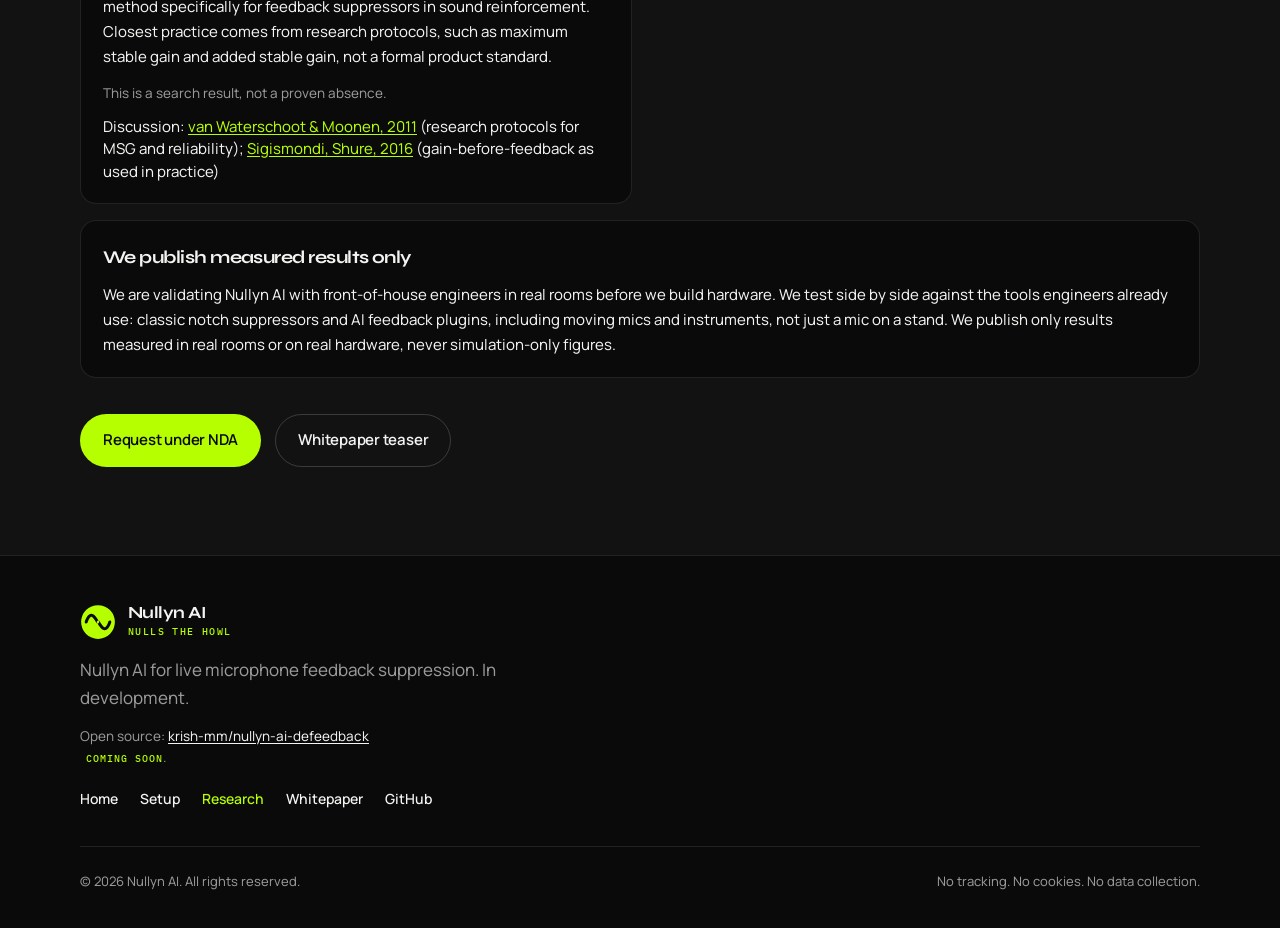
==== commit d69d3b06: "Add waveform backgrounds on gray sections and move the explainer into Problem. Raised (section.alt) " ====
--- a/research/index.html
+++ b/research/index.html
@@ -52,7 +52,7 @@
     </div>
   </header>
   <main>
-    <section class="alt" id="research">
+    <section class="alt" id="research" data-wave>
       <div class="wrap">
         <p class="kicker">Research</p>
         <h1 class="page-title">What the literature actually shows.</h1>
@@ -137,6 +137,7 @@
       </div>
     </div>
   </footer>
+  <script src="/media/js/waveform-bg.js" defer></script>
   <script src="/site.js" defer></script>
 </body>
 </html>
--- a/site.css
+++ b/site.css
@@ -369,8 +369,6 @@
   overflow-wrap: anywhere;
 }
 .table-scroll { overflow-x: auto; -webkit-overflow-scrolling: touch; max-width: 100%; }
-
-#how { border-top: 1px solid var(--line); }
 
 @media (max-width: 900px) {
   .foot, .claims, .stats { grid-template-columns: 1fr; }
@@ -551,7 +549,8 @@
   font-size: inherit;
 }
 
-/* Video embeds (homepage How it works, /setup/) */
+/* Video embeds (homepage Problem section, /setup/) */
+#problem .story-stage { margin-top: 40px; }
 .story-stage video,
 .video-frame video {
   width: 100%;
@@ -769,3 +768,24 @@
   .copy-btn { position: static; margin: 10px 10px 0 auto; display: block; }
   .code-block { padding-top: 4px; }
 }
+
+/* Subtle waveform backgrounds on raised (gray) sections */
+[data-wave] {
+  position: relative;
+  overflow: hidden;
+  isolation: isolate;
+}
+[data-wave] > canvas[data-wave-canvas] {
+  position: absolute;
+  left: 0;
+  width: 100%;
+  pointer-events: none;
+  z-index: 0;
+  display: block;
+  -webkit-mask-image: linear-gradient(180deg, transparent 0%, #000 18%, #000 82%, transparent 100%);
+  mask-image: linear-gradient(180deg, transparent 0%, #000 18%, #000 82%, transparent 100%);
+}
+[data-wave] > *:not(canvas[data-wave-canvas]) {
+  position: relative;
+  z-index: 1;
+}
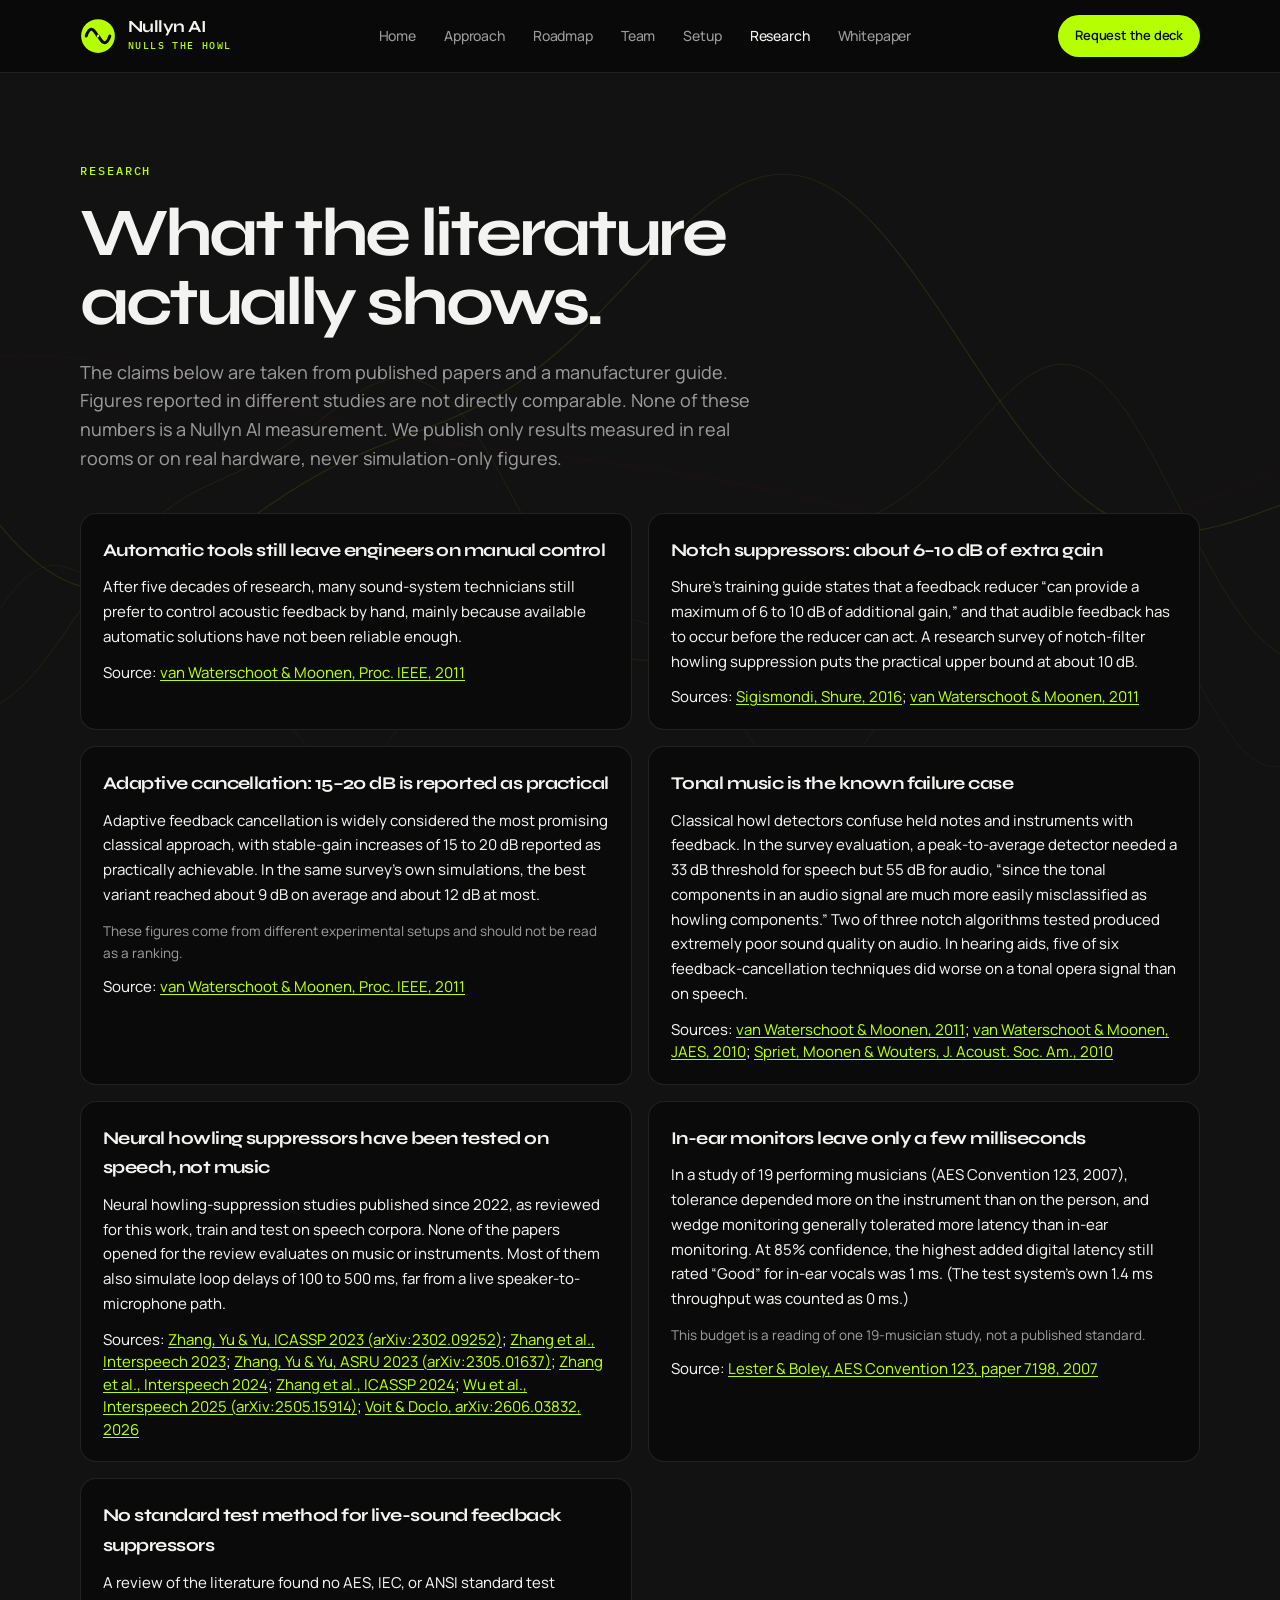
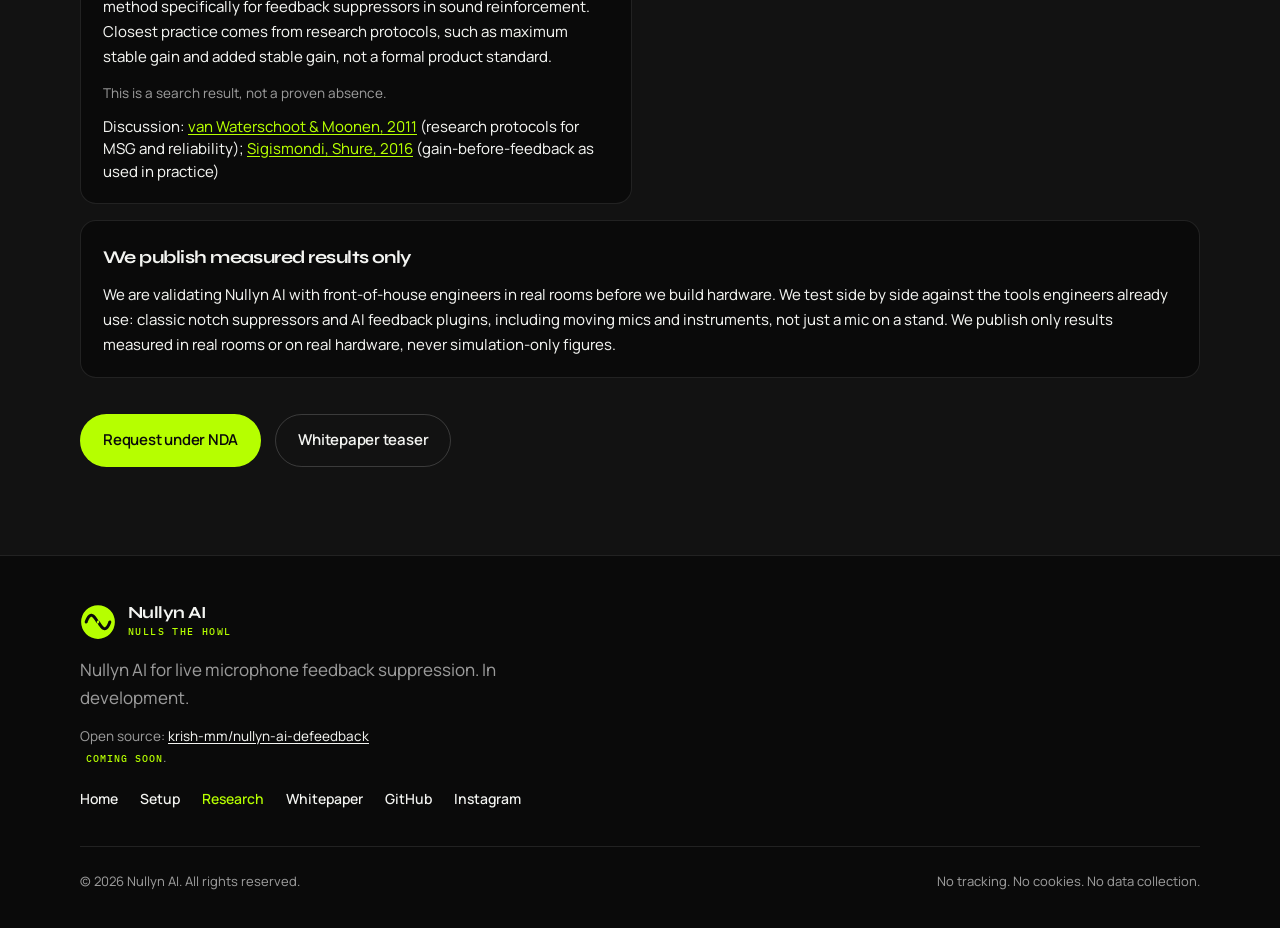
==== commit 5b39a11a: "Replace the site videos with the approved Bella voiceover and add Instagram to the footer. Ship the " ====
--- a/research/index.html
+++ b/research/index.html
@@ -128,6 +128,7 @@
             <a href="/research/" aria-current="page">Research</a>
             <a href="/whitepaper/">Whitepaper</a>
             <a href="https://github.com/krish-mm/nullyn-ai-defeedback" rel="noopener noreferrer">GitHub</a>
+            <a href="https://www.instagram.com/nullyn.ai/" target="_blank" rel="noopener">Instagram</a>
           </nav>
         </div>
       </div>
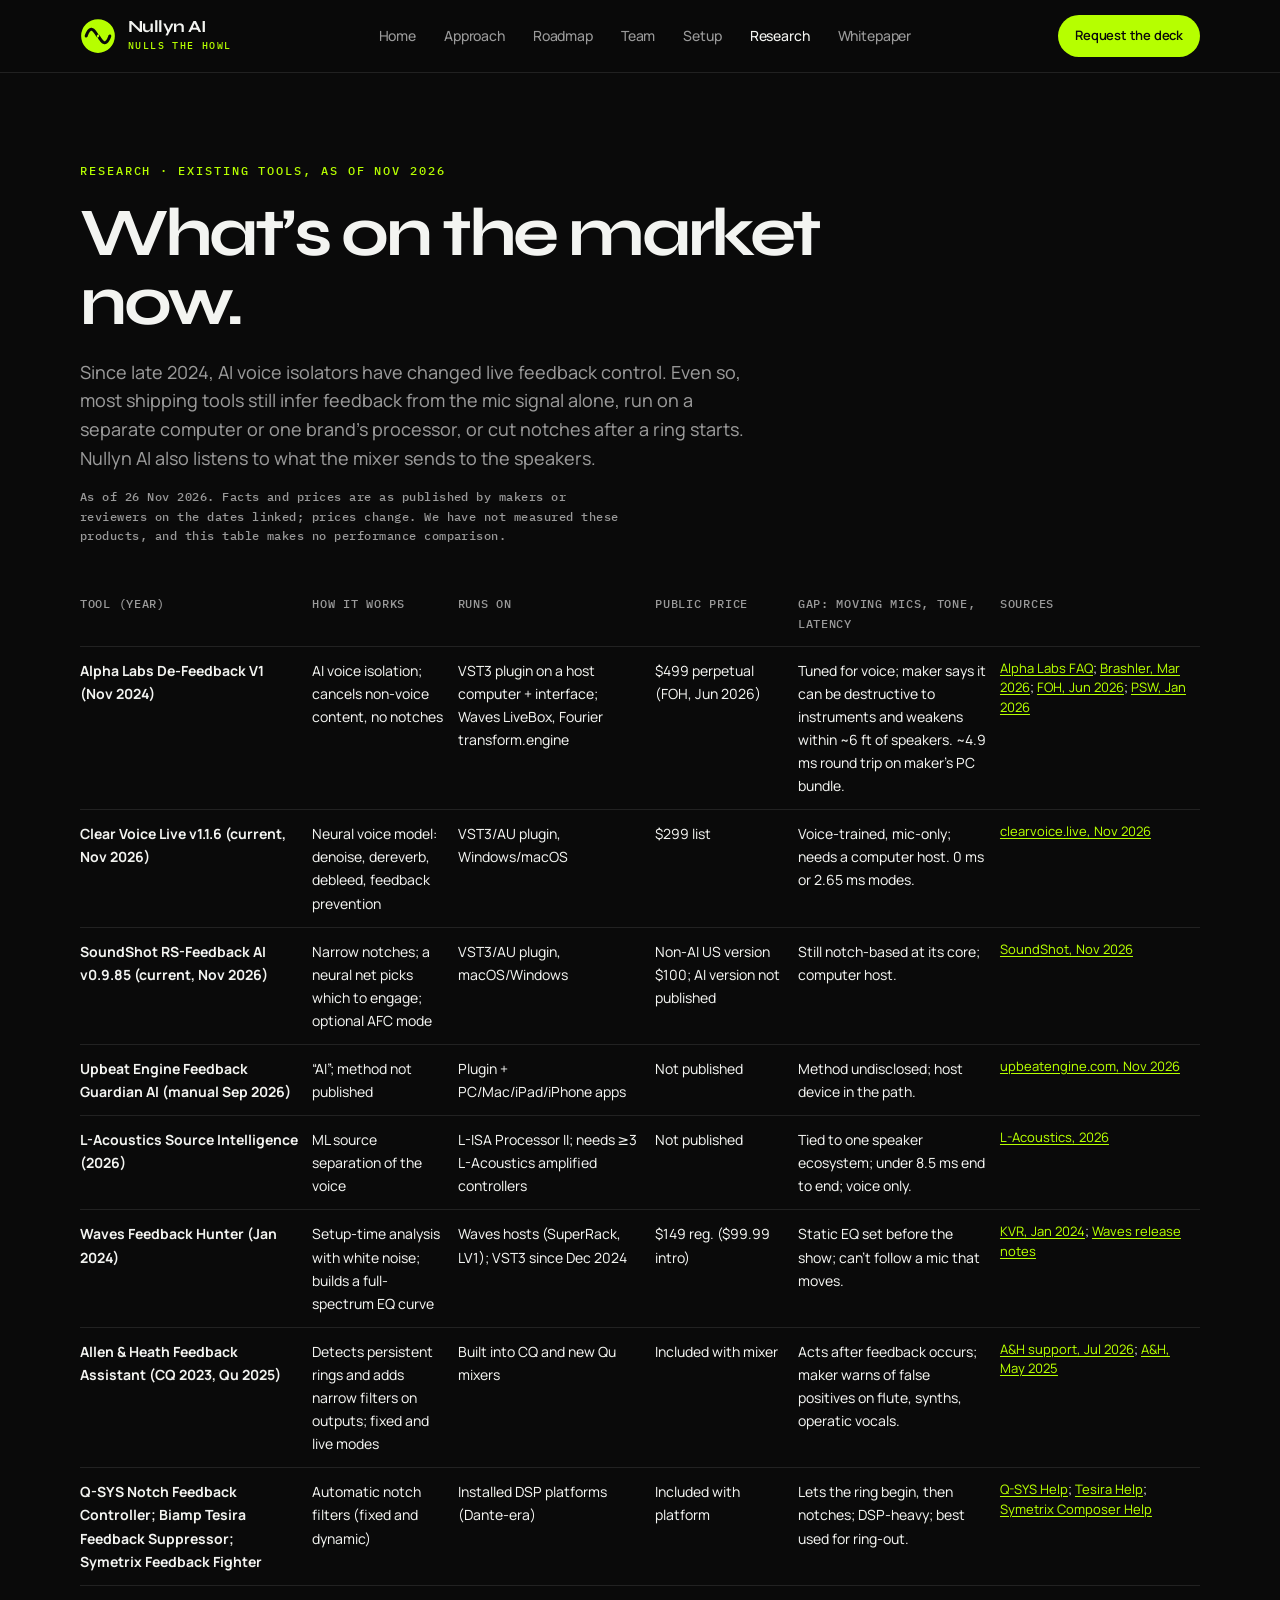
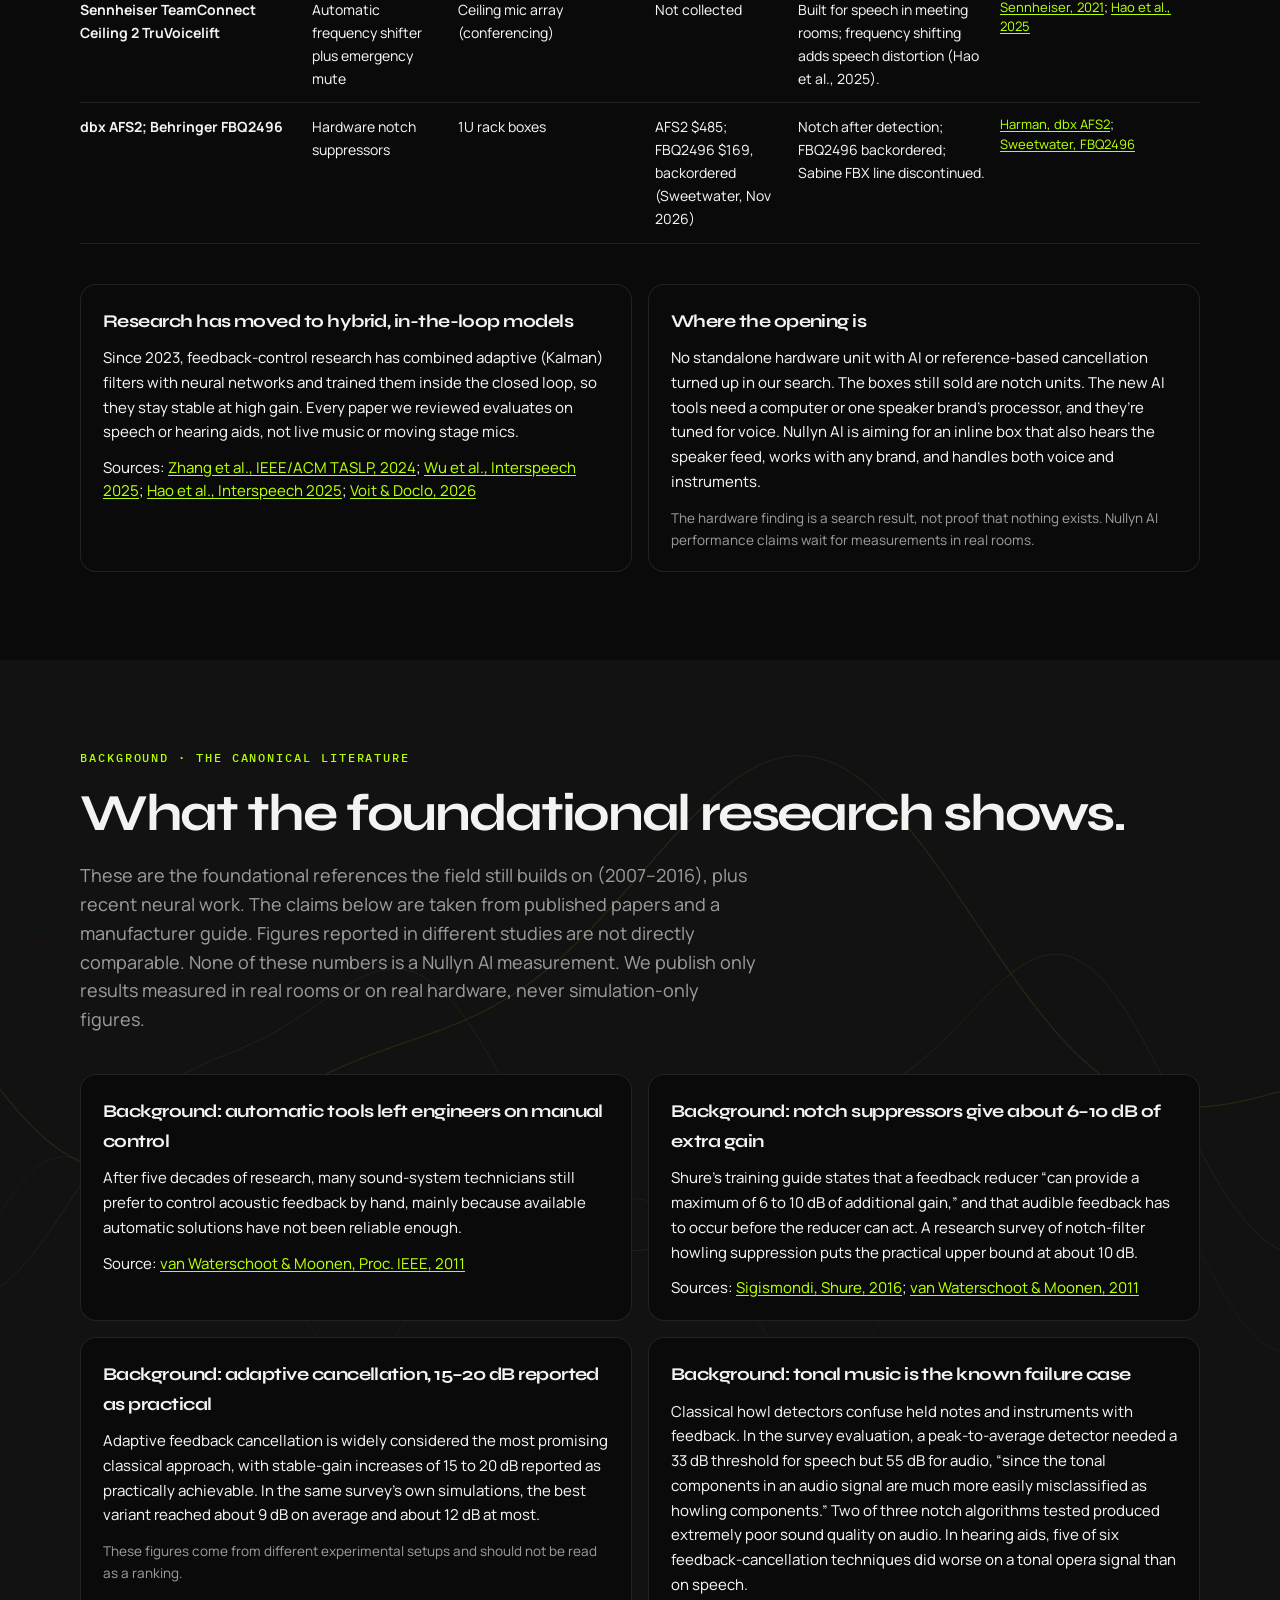
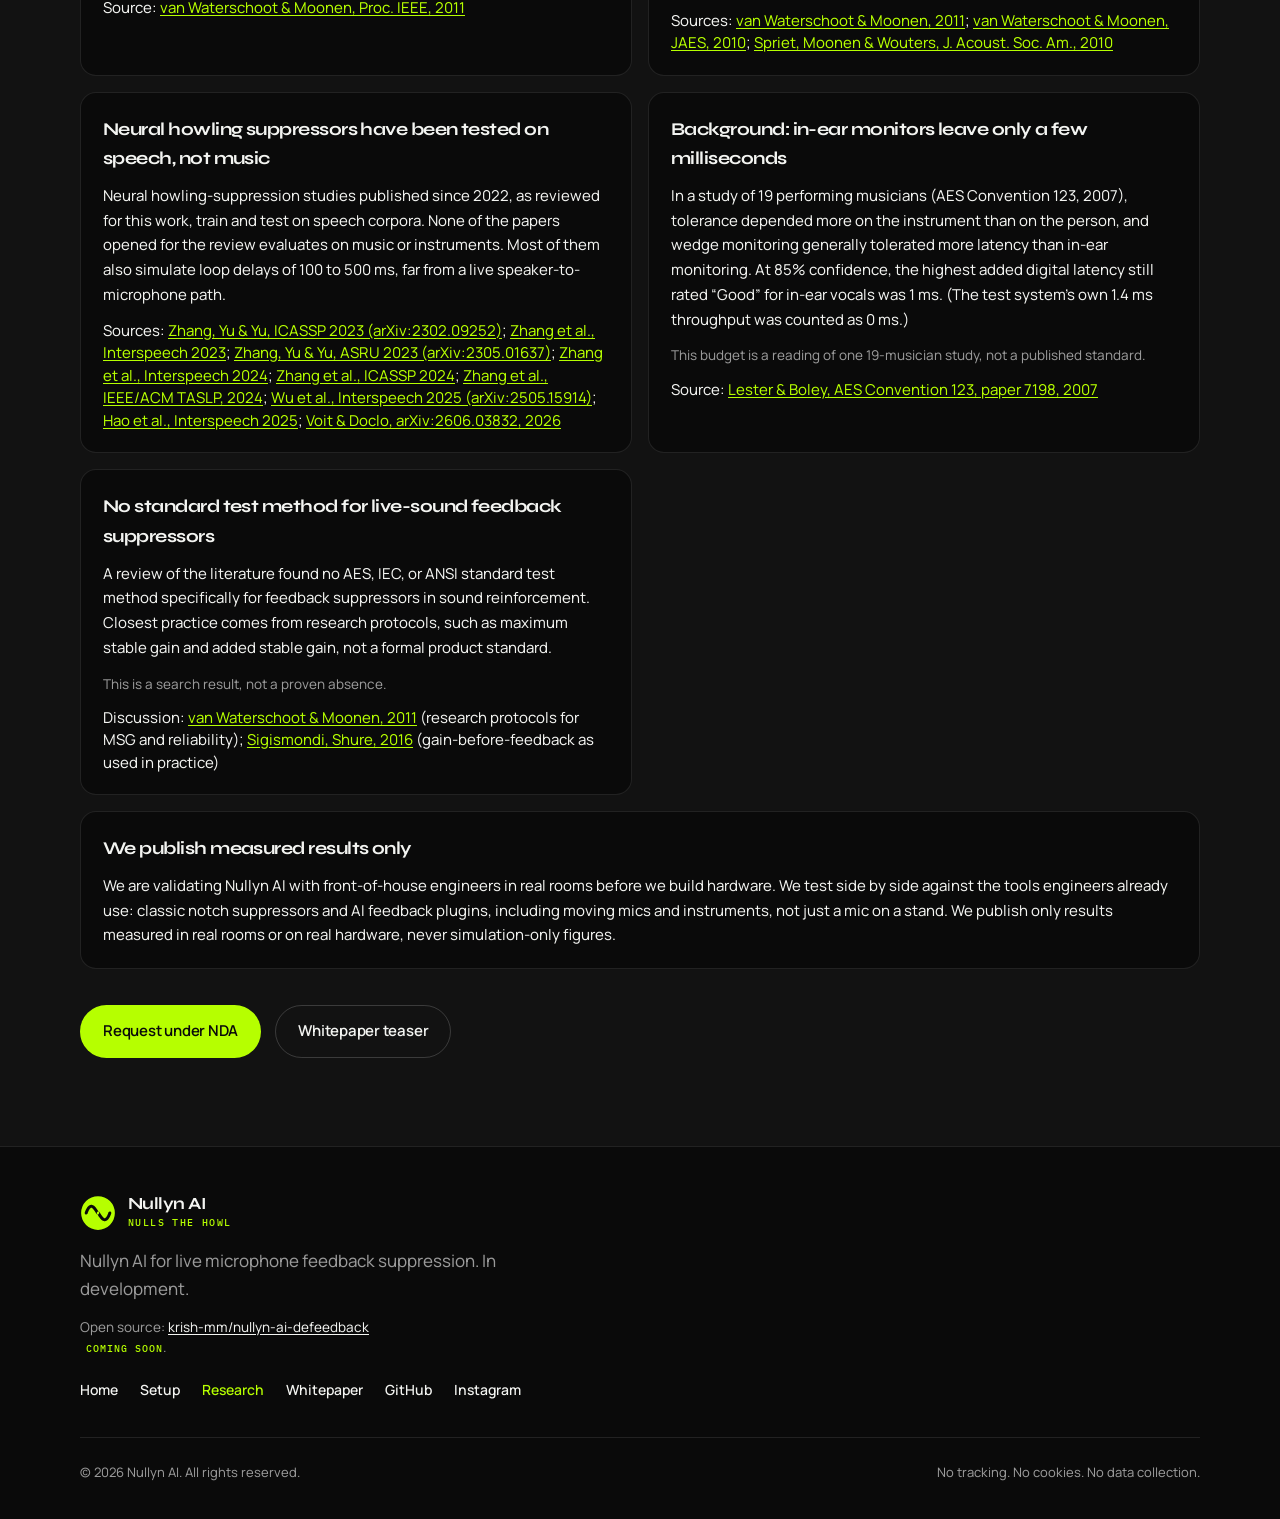
==== commit 07bcf446: "Refresh existing-tools research to the 2024–2026 market (#10)" ====
--- a/research/index.html
+++ b/research/index.html
@@ -4,7 +4,7 @@
   <meta charset="utf-8">
   <meta name="viewport" content="width=device-width, initial-scale=1">
   <title>Research — Nullyn AI</title>
-  <meta name="description" content="Cited findings behind Nullyn AI: notch-filter limits, tonal music as a failure case, in-ear latency, and the Nullyn AI signal path.">
+  <meta name="description" content="Current feedback-control tools as of Nov 2026 (AI plugins, console and DSP features, hardware) and the cited research behind Nullyn AI.">
   <link rel="canonical" href="https://nullyn.ai/research/">
   <link rel="icon" href="/media/favicon.svg" type="image/svg+xml">
   <link rel="icon" href="/media/favicon-32.png" type="image/png" sizes="32x32">
@@ -12,14 +12,14 @@
   <link rel="apple-touch-icon" href="/media/apple-touch-icon.png">
   <meta property="og:type" content="website">
   <meta property="og:title" content="Research — Nullyn AI">
-  <meta property="og:description" content="Cited findings behind Nullyn AI: notch-filter limits, tonal music as a failure case, in-ear latency, and the Nullyn AI signal path.">
+  <meta property="og:description" content="Current feedback-control tools as of Nov 2026 (AI plugins, console and DSP features, hardware) and the cited research behind Nullyn AI.">
   <meta property="og:url" content="https://nullyn.ai/research/">
   <meta property="og:image" content="https://nullyn.ai/media/og-image.png">
   <meta property="og:image:width" content="1200">
   <meta property="og:image:height" content="630">
   <meta name="twitter:card" content="summary_large_image">
   <meta name="twitter:title" content="Research — Nullyn AI">
-  <meta name="twitter:description" content="Cited findings behind Nullyn AI: notch-filter limits, tonal music as a failure case, in-ear latency, and the Nullyn AI signal path.">
+  <meta name="twitter:description" content="Current feedback-control tools as of Nov 2026 (AI plugins, console and DSP features, hardware) and the cited research behind Nullyn AI.">
   <meta name="twitter:image" content="https://nullyn.ai/media/og-image.png">
   <link rel="preload" href="/fonts/syne-latin-wght-normal.woff2" as="font" type="font/woff2" crossorigin>
   <link rel="stylesheet" href="/fonts.css">
@@ -52,40 +52,151 @@
     </div>
   </header>
   <main>
+    <section id="landscape">
+      <div class="wrap">
+        <p class="kicker">Research &middot; existing tools, as of Nov 2026</p>
+        <h1 class="page-title">What&rsquo;s on the market now.</h1>
+        <p class="section-intro">Since late 2024, AI voice isolators have changed live feedback control. Even so, most shipping tools still infer feedback from the mic signal alone, run on a separate computer or one brand&rsquo;s processor, or cut notches after a ring starts. Nullyn AI also listens to what the mixer sends to the speakers.</p>
+        <p class="landscape-note">As of 26 Nov 2026. Facts and prices are as published by makers or reviewers on the dates linked; prices change. We have not measured these products, and this table makes no performance comparison.</p>
+        <p class="table-hint">Swipe the table sideways to see every column.</p>
+        <div class="table-scroll">
+          <table class="iface-table landscape-table">
+            <thead>
+              <tr><th>Tool (year)</th><th>How it works</th><th>Runs on</th><th>Public price</th><th>Gap: moving mics, tone, latency</th><th>Sources</th></tr>
+            </thead>
+            <tbody>
+              <tr>
+                <td><strong>Alpha Labs De-Feedback V1 (Nov 2024)</strong></td>
+                <td>AI voice isolation; cancels non-voice content, no notches</td>
+                <td>VST3 plugin on a host computer + interface; Waves LiveBox, Fourier transform.engine</td>
+                <td>$499 perpetual (FOH, Jun 2026)</td>
+                <td>Tuned for voice; maker says it can be destructive to instruments and weakens within ~6 ft of speakers. ~4.9 ms round trip on maker&rsquo;s PC bundle.</td>
+                <td class="srcs"><a href="https://www.alphalabsaudio.com/defeedback/" rel="noopener noreferrer">Alpha Labs FAQ</a>; <a href="https://drewbrashler.com/2026/alpha-labs-defeedback-demo-latency-testing/" rel="noopener noreferrer">Brashler, Mar 2026</a>; <a href="https://fohonline.com/blogs/new-gear/alpha-labs-brings-de-feedback-to-fourier-audios-transform-engine/" rel="noopener noreferrer">FOH, Jun 2026</a>; <a href="https://www.prosoundweb.com/signal-to-noise-episode-315-devin-sheets-on-de-feedback/" rel="noopener noreferrer">PSW, Jan 2026</a></td>
+              </tr>
+              <tr>
+                <td><strong>Clear Voice Live v1.1.6 (current, Nov 2026)</strong></td>
+                <td>Neural voice model: denoise, dereverb, debleed, feedback prevention</td>
+                <td>VST3/AU plugin, Windows/macOS</td>
+                <td>$299 list</td>
+                <td>Voice-trained, mic-only; needs a computer host. 0 ms or 2.65 ms modes.</td>
+                <td class="srcs"><a href="https://clearvoice.live/" rel="noopener noreferrer">clearvoice.live, Nov 2026</a></td>
+              </tr>
+              <tr>
+                <td><strong>SoundShot RS-Feedback AI v0.9.85 (current, Nov 2026)</strong></td>
+                <td>Narrow notches; a neural net picks which to engage; optional AFC mode</td>
+                <td>VST3/AU plugin, macOS/Windows</td>
+                <td>Non-AI US version $100; AI version not published</td>
+                <td>Still notch-based at its core; computer host.</td>
+                <td class="srcs"><a href="https://soundshot.pl/en/rs-feedback-ai/" rel="noopener noreferrer">SoundShot, Nov 2026</a></td>
+              </tr>
+              <tr>
+                <td><strong>Upbeat Engine Feedback Guardian AI (manual Sep 2026)</strong></td>
+                <td>&ldquo;AI&rdquo;; method not published</td>
+                <td>Plugin + PC/Mac/iPad/iPhone apps</td>
+                <td>Not published</td>
+                <td>Method undisclosed; host device in the path.</td>
+                <td class="srcs"><a href="https://upbeatengine.com/" rel="noopener noreferrer">upbeatengine.com, Nov 2026</a></td>
+              </tr>
+              <tr>
+                <td><strong>L-Acoustics Source Intelligence (2026)</strong></td>
+                <td>ML source separation of the voice</td>
+                <td>L-ISA Processor II; needs &ge;3 L-Acoustics amplified controllers</td>
+                <td>Not published</td>
+                <td>Tied to one speaker ecosystem; under 8.5 ms end to end; voice only.</td>
+                <td class="srcs"><a href="https://www.l-acoustics.com/stories/product-spotlight-source-intelligence-live-sound-finds-its-voice/" rel="noopener noreferrer">L-Acoustics, 2026</a></td>
+              </tr>
+              <tr>
+                <td><strong>Waves Feedback Hunter (Jan 2024)</strong></td>
+                <td>Setup-time analysis with white noise; builds a full-spectrum EQ curve</td>
+                <td>Waves hosts (SuperRack, LV1); VST3 since Dec 2024</td>
+                <td>$149 reg. ($99.99 intro)</td>
+                <td>Static EQ set before the show; can&rsquo;t follow a mic that moves.</td>
+                <td class="srcs"><a href="https://www.kvraudio.com/news/waves-releases-feedback-hunter-for-emotion-lv1-live-mixer-and-superrack-59807" rel="noopener noreferrer">KVR, Jan 2024</a>; <a href="https://www.waves.com/downloads/release-notes" rel="noopener noreferrer">Waves release notes</a></td>
+              </tr>
+              <tr>
+                <td><strong>Allen &amp; Heath Feedback Assistant (CQ 2023, Qu 2025)</strong></td>
+                <td>Detects persistent rings and adds narrow filters on outputs; fixed and live modes</td>
+                <td>Built into CQ and new Qu mixers</td>
+                <td>Included with mixer</td>
+                <td>Acts after feedback occurs; maker warns of false positives on flute, synths, operatic vocals.</td>
+                <td class="srcs"><a href="https://support.allen-heath.com/hc/en-gb/articles/48456861200017-CQ-How-to" rel="noopener noreferrer">A&amp;H support, Jul 2026</a>; <a href="https://www.allen-heath.com/allen-heath-announce-next-generation-of-qu-mixers/" rel="noopener noreferrer">A&amp;H, May 2025</a></td>
+              </tr>
+              <tr>
+                <td><strong>Q-SYS Notch Feedback Controller; Biamp Tesira Feedback Suppressor; Symetrix Feedback Fighter</strong></td>
+                <td>Automatic notch filters (fixed and dynamic)</td>
+                <td>Installed DSP platforms (Dante-era)</td>
+                <td>Included with platform</td>
+                <td>Lets the ring begin, then notches; DSP-heavy; best used for ring-out.</td>
+                <td class="srcs"><a href="https://help.qsys.com/Content/Schematic_Library/feedback_canceler_notch.htm" rel="noopener noreferrer">Q-SYS Help</a>; <a href="https://tesira-help.biamp.com/Component_Objects/Audio/Equalizers/Feedback_Suppressor.htm" rel="noopener noreferrer">Tesira Help</a>; <a href="https://composer-docs.symetrix.co/software/toolkit/design-view/Feedback_Fighters.html" rel="noopener noreferrer">Symetrix Composer Help</a></td>
+              </tr>
+              <tr>
+                <td><strong>Sennheiser TeamConnect Ceiling 2 TruVoicelift</strong></td>
+                <td>Automatic frequency shifter plus emergency mute</td>
+                <td>Ceiling mic array (conferencing)</td>
+                <td>Not collected</td>
+                <td>Built for speech in meeting rooms; frequency shifting adds speech distortion (Hao et al., 2025).</td>
+                <td class="srcs"><a href="https://newsroom.sennheiser.com/what-is-the-frequency-shifter-54np89" rel="noopener noreferrer">Sennheiser, 2021</a>; <a href="https://www.isca-archive.org/interspeech_2025/hao25_interspeech.pdf" rel="noopener noreferrer">Hao et al., 2025</a></td>
+              </tr>
+              <tr>
+                <td><strong>dbx AFS2; Behringer FBQ2496</strong></td>
+                <td>Hardware notch suppressors</td>
+                <td>1U rack boxes</td>
+                <td>AFS2 $485; FBQ2496 $169, backordered (Sweetwater, Nov 2026)</td>
+                <td>Notch after detection; FBQ2496 backordered; Sabine FBX line discontinued.</td>
+                <td class="srcs"><a href="https://www.harmanaudio.com/AFS2.html" rel="noopener noreferrer">Harman, dbx AFS2</a>; <a href="https://www.sweetwater.com/store/detail/FBQ2496--behringer-feedback-destroyer-pro-fbq2496" rel="noopener noreferrer">Sweetwater, FBQ2496</a></td>
+              </tr>
+            </tbody>
+          </table>
+        </div>
+        <div class="claims">
+          <article class="claim" id="research-now">
+            <h3>Research has moved to hybrid, in-the-loop models</h3>
+            <p>Since 2023, feedback-control research has combined adaptive (Kalman) filters with neural networks and trained them inside the closed loop, so they stay stable at high gain. Every paper we reviewed evaluates on speech or hearing aids, not live music or moving stage mics.</p>
+            <p class="srcs">Sources: <a href="https://doi.org/10.1109/TASLP.2024.3402565" rel="noopener noreferrer">Zhang et al., IEEE/ACM TASLP, 2024</a>; <a href="https://arxiv.org/abs/2505.15914" rel="noopener noreferrer">Wu et al., Interspeech 2025</a>; <a href="https://www.isca-archive.org/interspeech_2025/hao25_interspeech.pdf" rel="noopener noreferrer">Hao et al., Interspeech 2025</a>; <a href="https://arxiv.org/abs/2606.03832" rel="noopener noreferrer">Voit &amp; Doclo, 2026</a></p>
+          </article>
+          <article class="claim" id="opening">
+            <h3>Where the opening is</h3>
+            <p>No standalone hardware unit with AI or reference-based cancellation turned up in our search. The boxes still sold are notch units. The new AI tools need a computer or one speaker brand&rsquo;s processor, and they&rsquo;re tuned for voice. Nullyn AI is aiming for an inline box that also hears the speaker feed, works with any brand, and handles both voice and instruments.</p>
+            <p class="caveat">The hardware finding is a search result, not proof that nothing exists. Nullyn AI performance claims wait for measurements in real rooms.</p>
+          </article>
+        </div>
+      </div>
+    </section>
+
     <section class="alt" id="research" data-wave>
       <div class="wrap">
-        <p class="kicker">Research</p>
-        <h1 class="page-title">What the literature actually shows.</h1>
-        <p class="section-intro">The claims below are taken from published papers and a manufacturer guide. Figures reported in different studies are not directly comparable. None of these numbers is a Nullyn AI measurement. We publish only results measured in real rooms or on real hardware, never simulation-only figures.</p>
+        <p class="kicker">Background &middot; the canonical literature</p>
+        <h2>What the foundational research shows.</h2>
+        <p class="section-intro">These are the foundational references the field still builds on (2007&ndash;2016), plus recent neural work. The claims below are taken from published papers and a manufacturer guide. Figures reported in different studies are not directly comparable. None of these numbers is a Nullyn AI measurement. We publish only results measured in real rooms or on real hardware, never simulation-only figures.</p>
         <div class="claims">
           <article class="claim" id="manual">
-            <h3>Automatic tools still leave engineers on manual control</h3>
+            <h3>Background: automatic tools left engineers on manual control</h3>
             <p>After five decades of research, many sound-system technicians still prefer to control acoustic feedback by hand, mainly because available automatic solutions have not been reliable enough.</p>
             <p class="srcs">Source: <a href="https://doi.org/10.1109/JPROC.2010.2090998" rel="noopener noreferrer">van Waterschoot &amp; Moonen, Proc. IEEE, 2011</a></p>
           </article>
           <article class="claim" id="notch">
-            <h3>Notch suppressors: about 6–10 dB of extra gain</h3>
+            <h3>Background: notch suppressors give about 6–10 dB of extra gain</h3>
             <p>Shure’s training guide states that a feedback reducer “can provide a maximum of 6 to 10 dB of additional gain,” and that audible feedback has to occur before the reducer can act. A research survey of notch-filter howling suppression puts the practical upper bound at about 10 dB.</p>
             <p class="srcs">Sources: <a href="https://content-files.shure.com/Pubs/asp-selection-and-operation-of-audio-signal-processors/us_pro_audiosignalprocessor_ea.pdf" rel="noopener noreferrer">Sigismondi, Shure, 2016</a>; <a href="https://doi.org/10.1109/JPROC.2010.2090998" rel="noopener noreferrer">van Waterschoot &amp; Moonen, 2011</a></p>
           </article>
           <article class="claim" id="afc">
-            <h3>Adaptive cancellation: 15–20 dB is reported as practical</h3>
+            <h3>Background: adaptive cancellation, 15–20 dB reported as practical</h3>
             <p>Adaptive feedback cancellation is widely considered the most promising classical approach, with stable-gain increases of 15 to 20 dB reported as practically achievable. In the same survey’s own simulations, the best variant reached about 9 dB on average and about 12 dB at most.</p>
             <p class="caveat">These figures come from different experimental setups and should not be read as a ranking.</p>
             <p class="srcs">Source: <a href="https://doi.org/10.1109/JPROC.2010.2090998" rel="noopener noreferrer">van Waterschoot &amp; Moonen, Proc. IEEE, 2011</a></p>
           </article>
           <article class="claim" id="tonal">
-            <h3>Tonal music is the known failure case</h3>
+            <h3>Background: tonal music is the known failure case</h3>
             <p>Classical howl detectors confuse held notes and instruments with feedback. In the survey evaluation, a peak-to-average detector needed a 33 dB threshold for speech but 55 dB for audio, “since the tonal components in an audio signal are much more easily misclassified as howling components.” Two of three notch algorithms tested produced extremely poor sound quality on audio. In hearing aids, five of six feedback-cancellation techniques did worse on a tonal opera signal than on speech.</p>
             <p class="srcs">Sources: <a href="https://doi.org/10.1109/JPROC.2010.2090998" rel="noopener noreferrer">van Waterschoot &amp; Moonen, 2011</a>; <a href="https://ftp.esat.kuleuven.be/pub/stadius/vanwaterschoot/abstracts/09-207.html" rel="noopener noreferrer">van Waterschoot &amp; Moonen, JAES, 2010</a>; <a href="https://doi.org/10.1121/1.3458850" rel="noopener noreferrer">Spriet, Moonen &amp; Wouters, J. Acoust. Soc. Am., 2010</a></p>
           </article>
           <article class="claim" id="neural">
             <h3>Neural howling suppressors have been tested on speech, not music</h3>
             <p>Neural howling-suppression studies published since 2022, as reviewed for this work, train and test on speech corpora. None of the papers opened for the review evaluates on music or instruments. Most of them also simulate loop delays of 100 to 500 ms, far from a live speaker-to-microphone path.</p>
-            <p class="srcs">Sources: <a href="https://arxiv.org/abs/2302.09252" rel="noopener noreferrer">Zhang, Yu &amp; Yu, ICASSP 2023 (arXiv:2302.09252)</a>; <a href="https://doi.org/10.21437/Interspeech.2023-984" rel="noopener noreferrer">Zhang et al., Interspeech 2023</a>; <a href="https://arxiv.org/abs/2305.01637" rel="noopener noreferrer">Zhang, Yu &amp; Yu, ASRU 2023 (arXiv:2305.01637)</a>; <a href="https://doi.org/10.21437/Interspeech.2024-166" rel="noopener noreferrer">Zhang et al., Interspeech 2024</a>; <a href="https://doi.org/10.1109/ICASSP48485.2024.10447839" rel="noopener noreferrer">Zhang et al., ICASSP 2024</a>; <a href="https://arxiv.org/abs/2505.15914" rel="noopener noreferrer">Wu et al., Interspeech 2025 (arXiv:2505.15914)</a>; <a href="https://arxiv.org/abs/2606.03832" rel="noopener noreferrer">Voit &amp; Doclo, arXiv:2606.03832, 2026</a></p>
+            <p class="srcs">Sources: <a href="https://arxiv.org/abs/2302.09252" rel="noopener noreferrer">Zhang, Yu &amp; Yu, ICASSP 2023 (arXiv:2302.09252)</a>; <a href="https://doi.org/10.21437/Interspeech.2023-984" rel="noopener noreferrer">Zhang et al., Interspeech 2023</a>; <a href="https://arxiv.org/abs/2305.01637" rel="noopener noreferrer">Zhang, Yu &amp; Yu, ASRU 2023 (arXiv:2305.01637)</a>; <a href="https://doi.org/10.21437/Interspeech.2024-166" rel="noopener noreferrer">Zhang et al., Interspeech 2024</a>; <a href="https://doi.org/10.1109/ICASSP48485.2024.10447839" rel="noopener noreferrer">Zhang et al., ICASSP 2024</a>; <a href="https://doi.org/10.1109/TASLP.2024.3402565" rel="noopener noreferrer">Zhang et al., IEEE/ACM TASLP, 2024</a>; <a href="https://arxiv.org/abs/2505.15914" rel="noopener noreferrer">Wu et al., Interspeech 2025 (arXiv:2505.15914)</a>; <a href="https://www.isca-archive.org/interspeech_2025/hao25_interspeech.pdf" rel="noopener noreferrer">Hao et al., Interspeech 2025</a>; <a href="https://arxiv.org/abs/2606.03832" rel="noopener noreferrer">Voit &amp; Doclo, arXiv:2606.03832, 2026</a></p>
           </article>
           <article class="claim" id="iem">
-            <h3>In-ear monitors leave only a few milliseconds</h3>
+            <h3>Background: in-ear monitors leave only a few milliseconds</h3>
             <p>In a study of 19 performing musicians (AES Convention 123, 2007), tolerance depended more on the instrument than on the person, and wedge monitoring generally tolerated more latency than in-ear monitoring. At 85% confidence, the highest added digital latency still rated “Good” for in-ear vocals was 1 ms. (The test system’s own 1.4 ms throughput was counted as 0 ms.)</p>
             <p class="caveat">This budget is a reading of one 19-musician study, not a published standard.</p>
             <p class="srcs">Source: <a href="https://aes.org/publications/elibrary/elibrary-page/?id=14256" rel="noopener noreferrer">Lester &amp; Boley, AES Convention 123, paper 7198, 2007</a></p>
--- a/site.css
+++ b/site.css
@@ -789,3 +789,14 @@
   position: relative;
   z-index: 1;
 }
+
+/* Research landscape table */
+.landscape-note { margin-top: 14px; font-family: var(--font-mono); font-size: 12px; letter-spacing: 0.04em; color: var(--muted); max-width: 80ch; }
+#landscape .table-scroll { margin-top: 28px; }
+.landscape-table { min-width: 980px; font-size: 14px; }
+.landscape-table td:nth-child(1) { white-space: normal; min-width: 170px; }
+.landscape-table th:last-child, .landscape-table td:last-child { white-space: normal; min-width: 170px; }
+.landscape-table td.srcs { margin-top: 0; font-size: 13px; }
+.landscape-table td.srcs a { color: var(--primary); }
+.table-hint { display: none; margin-top: 18px; font-size: 13px; color: var(--muted); }
+@media (max-width: 900px) { .table-hint { display: block; } #landscape .table-scroll { margin-top: 10px; } }
